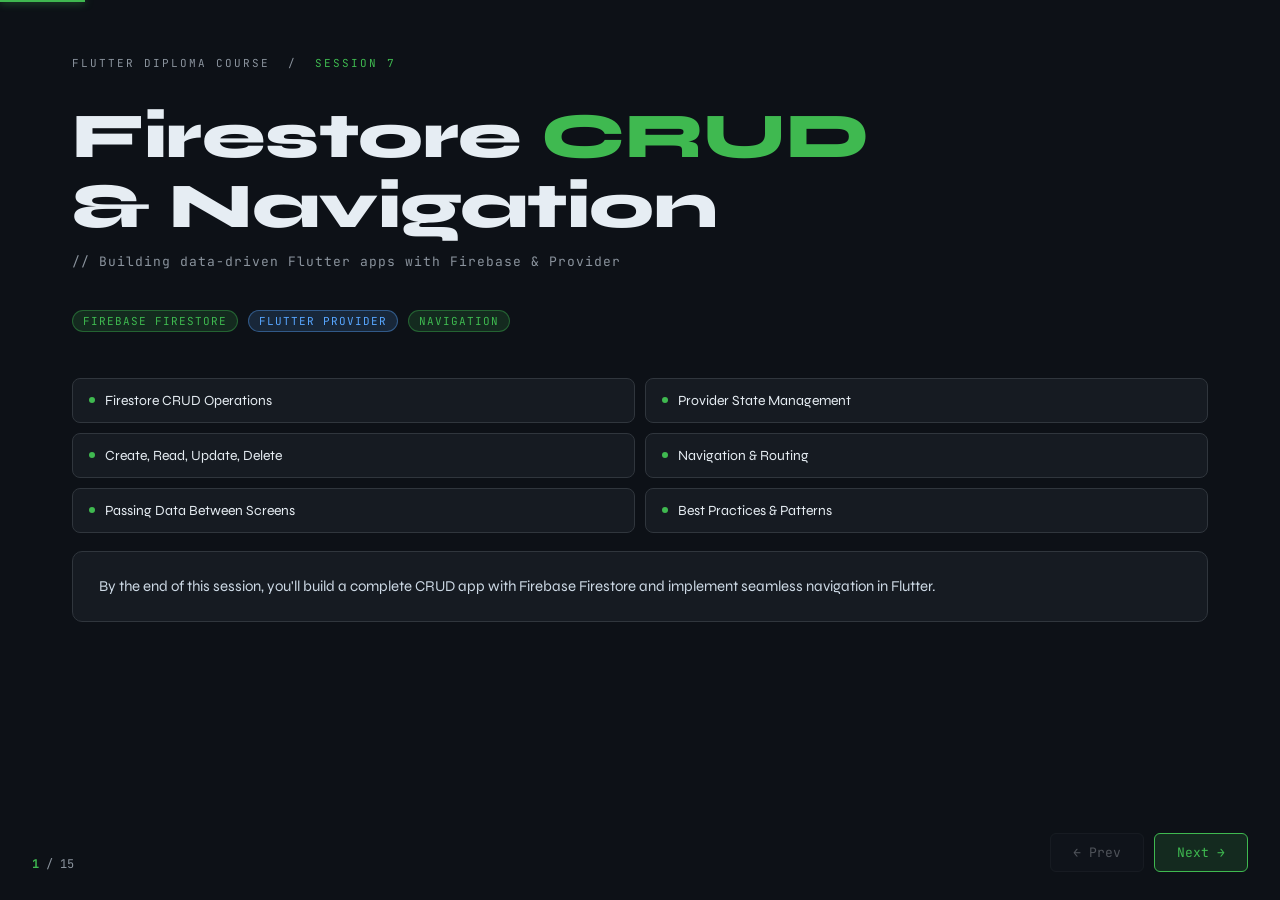
==== index.html @ 1cabc077 "Firebase Crude and Navigation" ====
<!DOCTYPE html>
<html lang="en">
<head>
  <meta charset="UTF-8">
  <meta name="viewport" content="width=device-width, initial-scale=1.0">
  <title>Firestore CRUD & Navigation — Flutter Diploma</title>
  <link href="https://fonts.googleapis.com/css2?family=JetBrains+Mono:wght@300;400;600;700&family=Syne:wght@400;600;700;800&display=swap" rel="stylesheet">
  <style>
    :root {
      --bg: #0d1117;
      --surface: #161b22;
      --surface2: #1c2333;
      --border: #30363d;
      --text: #e6edf3;
      --muted: #8b949e;
      --green: #3fb950;
      --blue: #58a6ff;
      --orange: #f78166;
      --yellow: #e3b341;
      --purple: #d2a8ff;
      --cyan: #79c0ff;
      --red: #ff7b72;
      --accent: #3fb950;
      --mono: 'JetBrains Mono', monospace;
      --display: 'Syne', sans-serif;
    }

    * { margin: 0; padding: 0; box-sizing: border-box; }

    html, body {
      width: 100%; height: 100%;
      background: var(--bg);
      color: var(--text);
      font-family: var(--display);
      overflow: hidden;
    }

    /* ── Progress Bar ── */
    #progress-bar {
      position: fixed; top: 0; left: 0;
      height: 2px; background: var(--green);
      transition: width 0.4s ease;
      z-index: 200;
      box-shadow: 0 0 8px var(--green);
    }

    /* ── Slide shell ── */
    .slides-wrap {
      width: 100vw; height: 100vh;
      position: relative; overflow: hidden;
    }

    .slide {
      position: absolute; inset: 0;
      display: flex; flex-direction: column;
      padding: 56px 72px 80px;
      opacity: 0;
      transform: translateX(40px);
      transition: opacity 0.35s ease, transform 0.35s ease;
      pointer-events: none;
      overflow-y: auto;
    }
    .slide.active {
      opacity: 1; transform: translateX(0);
      pointer-events: all; z-index: 10;
    }
    .slide.exit {
      opacity: 0; transform: translateX(-40px);
      z-index: 5;
    }

    /* ── Slide number badge ── */
    .slide-num {
      font-family: var(--mono);
      font-size: 11px; color: var(--muted);
      letter-spacing: 2px; text-transform: uppercase;
      margin-bottom: 32px;
    }
    .slide-num span { color: var(--green); }

    /* ── Typography ── */
    .slide-title {
      font-family: var(--display);
      font-size: clamp(28px, 4vw, 52px);
      font-weight: 800;
      line-height: 1.1;
      margin-bottom: 10px;
      letter-spacing: -0.5px;
    }
    .slide-title .accent { color: var(--green); }

    .slide-sub {
      font-family: var(--mono);
      font-size: 13px; color: var(--muted);
      margin-bottom: 40px;
      letter-spacing: 1px;
    }

    h2 {
      font-family: var(--display);
      font-size: clamp(20px, 2.8vw, 36px);
      font-weight: 700;
      margin-bottom: 8px;
      letter-spacing: -0.3px;
    }
    h3 {
      font-family: var(--display);
      font-size: 17px; font-weight: 600;
      color: var(--blue);
      margin-bottom: 12px;
    }

    /* ── Code block ── */
    .code {
      background: var(--surface);
      border: 1px solid var(--border);
      border-left: 3px solid var(--green);
      border-radius: 8px;
      padding: 20px 24px;
      font-family: var(--mono);
      font-size: 13px;
      line-height: 1.75;
      color: #cdd9e5;
      overflow-x: auto;
      margin: 16px 0;
      position: relative;
    }
    .code::before {
      content: attr(data-lang);
      position: absolute; top: 10px; right: 14px;
      font-size: 10px; letter-spacing: 1.5px;
      color: var(--muted); text-transform: uppercase;
    }
    .kw { color: var(--purple); }
    .fn { color: var(--blue); }
    .str { color: var(--yellow); }
    .cm { color: #6e7681; font-style: italic; }
    .ty { color: var(--cyan); }
    .op { color: var(--orange); }
    .num { color: var(--green); }

    /* ── Cards ── */
    .card {
      background: var(--surface);
      border: 1px solid var(--border);
      border-radius: 10px;
      padding: 22px 26px;
      margin: 14px 0;
    }
    .card ul, .card ol { padding-left: 20px; }
    .card li {
      font-size: 15px; line-height: 1.8;
      color: #cdd9e5;
    }
    .card p { font-size: 15px; line-height: 1.7; color: #cdd9e5; }
    .card code {
      font-family: var(--mono);
      font-size: 12px;
      background: var(--surface2);
      padding: 2px 6px;
      border-radius: 4px;
      color: var(--green);
    }

    /* ── CRUD 4-grid ── */
    .crud-grid {
      display: grid;
      grid-template-columns: 1fr 1fr;
      gap: 14px;
      margin: 16px 0;
    }
    .crud-tile {
      border-radius: 10px;
      padding: 22px;
      display: flex; flex-direction: column; gap: 6px;
      border: 1px solid transparent;
    }
    .crud-tile .op-letter {
      font-family: var(--display);
      font-size: 42px; font-weight: 800;
      line-height: 1;
    }
    .crud-tile .op-name {
      font-size: 13px; letter-spacing: 2px;
      text-transform: uppercase; font-family: var(--mono);
    }
    .crud-tile .op-desc { font-size: 14px; color: rgba(255,255,255,0.7); }
    .crud-tile .op-fn {
      font-family: var(--mono); font-size: 12px;
      margin-top: 4px; opacity: 0.9;
    }

    .c-create { background: rgba(63,185,80,0.1); border-color: rgba(63,185,80,0.3); }
    .c-create .op-letter { color: var(--green); }
    .c-create .op-fn { color: var(--green); }

    .c-read   { background: rgba(88,166,255,0.1); border-color: rgba(88,166,255,0.3); }
    .c-read .op-letter { color: var(--blue); }
    .c-read .op-fn { color: var(--blue); }

    .c-update { background: rgba(227,179,65,0.1); border-color: rgba(227,179,65,0.3); }
    .c-update .op-letter { color: var(--yellow); }
    .c-update .op-fn { color: var(--yellow); }

    .c-delete { background: rgba(255,123,114,0.1); border-color: rgba(255,123,114,0.3); }
    .c-delete .op-letter { color: var(--red); }
    .c-delete .op-fn { color: var(--red); }

    /* ── 2-col grid ── */
    .grid-2 {
      display: grid;
      grid-template-columns: 1fr 1fr;
      gap: 16px;
      margin: 16px 0;
    }

    /* ── Nav cards ── */
    .nav-grid {
      display: grid;
      grid-template-columns: 1fr 1fr;
      gap: 12px;
      margin: 16px 0;
    }
    .nav-tile {
      background: var(--surface);
      border: 1px solid var(--border);
      border-top: 3px solid var(--blue);
      border-radius: 8px;
      padding: 16px 18px;
    }
    .nav-tile .nav-method {
      font-family: var(--mono); font-size: 12px;
      color: var(--blue); margin-bottom: 4px;
    }
    .nav-tile .nav-desc {
      font-size: 13px; color: var(--muted);
    }

    /* ── Table ── */
    table {
      width: 100%; border-collapse: collapse;
      font-size: 14px; margin: 16px 0;
    }
    th {
      background: var(--surface2);
      color: var(--muted);
      font-family: var(--mono);
      font-size: 11px; letter-spacing: 1.5px;
      text-transform: uppercase;
      padding: 10px 14px;
      text-align: left;
      border-bottom: 1px solid var(--border);
    }
    td {
      padding: 10px 14px;
      border-bottom: 1px solid var(--border);
      color: #cdd9e5;
      font-family: var(--mono); font-size: 13px;
    }
    tr:last-child td { border-bottom: none; }
    tr:hover td { background: rgba(255,255,255,0.02); }

    /* ── Diagram ── */
    .diagram {
      background: var(--surface);
      border: 1px solid var(--border);
      border-radius: 10px;
      padding: 24px;
      font-family: var(--mono); font-size: 12px;
      line-height: 1.9; color: #8b949e;
      overflow-x: auto;
      margin: 16px 0;
    }
    .diagram .dim-hl { color: var(--green); }
    .diagram .dim-blue { color: var(--blue); }
    .diagram .dim-yellow { color: var(--yellow); }

    /* ── Tag pill ── */
    .tag {
      display: inline-block;
      padding: 3px 10px;
      border-radius: 20px;
      font-family: var(--mono);
      font-size: 11px; letter-spacing: 1px;
      text-transform: uppercase;
    }
    .tag-green { background: rgba(63,185,80,0.15); color: var(--green); border: 1px solid rgba(63,185,80,0.4); }
    .tag-blue  { background: rgba(88,166,255,0.15); color: var(--blue); border: 1px solid rgba(88,166,255,0.4); }

    /* ── Step flow ── */
    .flow {
      display: flex; align-items: center;
      flex-wrap: wrap; gap: 8px;
      margin: 14px 0;
    }
    .flow-step {
      background: var(--surface2);
      border: 1px solid var(--border);
      border-radius: 6px;
      padding: 7px 14px;
      font-family: var(--mono); font-size: 12px;
      color: #cdd9e5;
    }
    .flow-arrow { color: var(--green); font-size: 16px; }

    /* ── Takeaway list ── */
    .takeaway {
      display: flex; flex-direction: column; gap: 10px;
      margin: 14px 0;
    }
    .takeaway-item {
      display: flex; align-items: flex-start; gap: 12px;
      background: var(--surface);
      border: 1px solid var(--border);
      border-radius: 8px;
      padding: 14px 18px;
      font-size: 14px; line-height: 1.6;
    }
    .takeaway-item .ti-icon { color: var(--green); font-size: 16px; flex-shrink: 0; }

    /* ── Homework ── */
    .task-list { display: flex; flex-direction: column; gap: 10px; margin: 14px 0; }
    .task-item {
      display: flex; align-items: center; gap: 14px;
      background: var(--surface);
      border: 1px solid var(--border);
      border-radius: 8px;
      padding: 14px 18px;
    }
    .task-num {
      width: 28px; height: 28px; border-radius: 50%;
      background: rgba(63,185,80,0.15);
      border: 1px solid rgba(63,185,80,0.4);
      color: var(--green);
      font-family: var(--mono); font-size: 12px; font-weight: 700;
      display: flex; align-items: center; justify-content: center;
      flex-shrink: 0;
    }
    .task-text { font-size: 15px; color: #cdd9e5; }

    /* ── Navigation controls ── */
    #nav-controls {
      position: fixed; bottom: 28px; right: 32px;
      display: flex; align-items: center; gap: 10px;
      z-index: 100;
    }
    .nav-btn {
      background: var(--surface);
      border: 1px solid var(--border);
      color: var(--text);
      padding: 10px 22px;
      border-radius: 6px;
      font-family: var(--mono);
      font-size: 13px; cursor: pointer;
      transition: background 0.15s, border-color 0.15s;
    }
    .nav-btn:hover { background: var(--surface2); border-color: var(--green); }
    .nav-btn.primary { background: rgba(63,185,80,0.15); border-color: var(--green); color: var(--green); }
    .nav-btn.primary:hover { background: rgba(63,185,80,0.25); }

    #slide-counter {
      position: fixed; bottom: 28px; left: 32px;
      font-family: var(--mono); font-size: 12px;
      color: var(--muted); z-index: 100;
    }
    #slide-counter .cur { color: var(--green); font-weight: 700; }

    /* ── Title slide ── */
    #slide1 .slide-title { font-size: clamp(36px, 5vw, 64px); }
    .title-tag-row { display: flex; gap: 10px; margin-bottom: 36px; }
    .outline-grid {
      display: grid; grid-template-columns: 1fr 1fr;
      gap: 10px; margin-top: 10px;
    }
    .outline-item {
      display: flex; align-items: center; gap: 10px;
      background: var(--surface);
      border: 1px solid var(--border);
      border-radius: 8px; padding: 13px 16px;
      font-size: 14px;
    }
    .outline-item .oi-dot {
      width: 6px; height: 6px; border-radius: 50%;
      background: var(--green); flex-shrink: 0;
    }

    /* ── Summary slide ── */
    .summary-grid {
      display: grid; grid-template-columns: 1fr 1fr;
      gap: 14px; margin: 14px 0;
    }
    .summary-section { }

    /* ── Scrollbar ── */
    .slide::-webkit-scrollbar { width: 4px; }
    .slide::-webkit-scrollbar-track { background: transparent; }
    .slide::-webkit-scrollbar-thumb { background: var(--border); border-radius: 4px; }

    @media (max-width: 700px) {
      .slide { padding: 32px 24px 80px; }
      .crud-grid, .grid-2, .nav-grid, .outline-grid, .summary-grid { grid-template-columns: 1fr; }
      .slide-title { font-size: 28px; }
    }
  </style>
</head>
<body>

<div id="progress-bar"></div>

<div class="slides-wrap">

  <!-- SLIDE 1: Title -->
  <div class="slide active" id="slide1">
    <div class="slide-num">Flutter Diploma Course &nbsp;/&nbsp; <span>Session 7</span></div>
    <div class="slide-title">Firestore <span class="accent">CRUD</span><br>&amp; Navigation</div>
    <div class="slide-sub">// Building data-driven Flutter apps with Firebase &amp; Provider</div>
    <div class="title-tag-row">
      <span class="tag tag-green">Firebase Firestore</span>
      <span class="tag tag-blue">Flutter Provider</span>
      <span class="tag tag-green">Navigation</span>
    </div>
    <div class="outline-grid">
      <div class="outline-item"><div class="oi-dot"></div>Firestore CRUD Operations</div>
      <div class="outline-item"><div class="oi-dot"></div>Provider State Management</div>
      <div class="outline-item"><div class="oi-dot"></div>Create, Read, Update, Delete</div>
      <div class="outline-item"><div class="oi-dot"></div>Navigation &amp; Routing</div>
      <div class="outline-item"><div class="oi-dot"></div>Passing Data Between Screens</div>
      <div class="outline-item"><div class="oi-dot"></div>Best Practices &amp; Patterns</div>
    </div>
    <div class="card" style="margin-top:18px;">
      <p>By the end of this session, you'll build a complete CRUD app with Firebase Firestore and implement seamless navigation in Flutter.</p>
    </div>
  </div>

  <!-- SLIDE 2: What is CRUD -->
  <div class="slide" id="slide2">
    <div class="slide-num">Slide <span>02</span> / 15</div>
    <h2>What is <span style="color:var(--green)">CRUD?</span></h2>
    <div class="slide-sub">// The four fundamental database operations</div>
    <div class="crud-grid">
      <div class="crud-tile c-create">
        <div class="op-letter">C</div>
        <div class="op-name">Create</div>
        <div class="op-desc">Add new data to the database</div>
        <div class="op-fn">addProduct()</div>
      </div>
      <div class="crud-tile c-read">
        <div class="op-letter">R</div>
        <div class="op-name">Read</div>
        <div class="op-desc">Fetch and display data</div>
        <div class="op-fn">fetchProducts()</div>
      </div>
      <div class="crud-tile c-update">
        <div class="op-letter">U</div>
        <div class="op-name">Update</div>
        <div class="op-desc">Modify existing data</div>
        <div class="op-fn">updateProduct()</div>
      </div>
      <div class="crud-tile c-delete">
        <div class="op-letter">D</div>
        <div class="op-name">Delete</div>
        <div class="op-desc">Remove data</div>
        <div class="op-fn">deleteProduct()</div>
      </div>
    </div>
    <div class="code" data-lang="Firestore">
<span class="cm">// Firestore Data Structure</span><br>
Firestore Database<br>
└── <span class="fn">products</span> <span class="cm">(Collection)</span><br>
&nbsp;&nbsp;&nbsp;&nbsp;├── <span class="ty">documentId_1</span> <span class="cm">(Document)</span><br>
&nbsp;&nbsp;&nbsp;&nbsp;│&nbsp;&nbsp;&nbsp;&nbsp;├── <span class="kw">name</span>: <span class="str">"Laptop"</span><br>
&nbsp;&nbsp;&nbsp;&nbsp;│&nbsp;&nbsp;&nbsp;&nbsp;├── <span class="kw">price</span>: <span class="num">999.99</span><br>
&nbsp;&nbsp;&nbsp;&nbsp;│&nbsp;&nbsp;&nbsp;&nbsp;├── <span class="kw">category</span>: <span class="str">"Electronics"</span><br>
&nbsp;&nbsp;&nbsp;&nbsp;│&nbsp;&nbsp;&nbsp;&nbsp;└── <span class="kw">stock</span>: <span class="num">10</span><br>
&nbsp;&nbsp;&nbsp;&nbsp;└── <span class="ty">documentId_2</span> <span class="cm">(...)</span>
    </div>
  </div>

  <!-- SLIDE 3: Provider Setup -->
  <div class="slide" id="slide3">
    <div class="slide-num">Slide <span>03</span> / 15</div>
    <h2>Provider Setup <span style="color:var(--muted);font-size:0.6em;font-weight:400">— The Manager</span></h2>
    <div class="slide-sub">// product_provider.dart</div>
    <div class="code" data-lang="Dart">
<span class="kw">class</span> <span class="ty">ProductProvider</span> <span class="kw">extends</span> <span class="ty">ChangeNotifier</span> {<br>
&nbsp;&nbsp;<span class="kw">final</span> <span class="ty">CollectionReference</span> _productsCollection =<br>
&nbsp;&nbsp;&nbsp;&nbsp;&nbsp;&nbsp;<span class="ty">FirebaseFirestore</span>.instance.<span class="fn">collection</span>(<span class="str">'products'</span>);<br><br>
&nbsp;&nbsp;<span class="ty">List</span>&lt;<span class="ty">ProductModel</span>&gt; _products = [];<br>
&nbsp;&nbsp;<span class="ty">bool</span> _isLoading = <span class="kw">false</span>;<br><br>
&nbsp;&nbsp;<span class="cm">// Getters</span><br>
&nbsp;&nbsp;<span class="ty">List</span>&lt;<span class="ty">ProductModel</span>&gt; <span class="kw">get</span> products =&gt; _products;<br>
&nbsp;&nbsp;<span class="ty">bool</span> <span class="kw">get</span> isLoading =&gt; _isLoading;<br>
}
    </div>
    <div class="card">
      <h3>Key Concepts</h3>
      <ul>
        <li><code>ChangeNotifier</code> — Notifies the UI when data changes</li>
        <li><code>CollectionReference</code> — Points to a Firestore collection</li>
        <li><code>_products</code> — Local in-memory cache of product list</li>
        <li><code>notifyListeners()</code> — Triggers UI rebuild on state change</li>
      </ul>
    </div>
  </div>

  <!-- SLIDE 4: CREATE -->
  <div class="slide" id="slide4">
    <div class="slide-num">Slide <span>04</span> / 15</div>
    <h2><span style="color:var(--green)">CREATE</span> Operation</h2>
    <div class="slide-sub">// Adding a new product to Firestore</div>
    <div class="flow">
      <span class="flow-step">User Input</span><span class="flow-arrow">→</span>
      <span class="flow-step">Validate Form</span><span class="flow-arrow">→</span>
      <span class="flow-step">Upload Image</span><span class="flow-arrow">→</span>
      <span class="flow-step">Save to Firestore</span><span class="flow-arrow">→</span>
      <span class="flow-step">Refresh List</span>
    </div>
    <div class="code" data-lang="Dart">
<span class="ty">Future</span>&lt;<span class="ty">String</span>?&gt; <span class="fn">addProduct</span>({<br>
&nbsp;&nbsp;<span class="kw">required</span> <span class="ty">String</span> name,<br>
&nbsp;&nbsp;<span class="kw">required</span> <span class="ty">double</span> price,<br>
&nbsp;&nbsp;<span class="kw">required</span> <span class="ty">String</span> category,<br>
&nbsp;&nbsp;<span class="kw">required</span> <span class="ty">int</span> stock,<br>
&nbsp;&nbsp;<span class="kw">required</span> <span class="ty">File</span> imageFile,<br>
}) <span class="kw">async</span> {<br>
&nbsp;&nbsp;<span class="kw">try</span> {<br>
&nbsp;&nbsp;&nbsp;&nbsp;<span class="ty">String</span> imageUrl = <span class="kw">await</span> <span class="fn">_uploadImage</span>(imageFile); <span class="cm">// 1. Upload</span><br>
&nbsp;&nbsp;&nbsp;&nbsp;<span class="kw">await</span> _productsCollection.<span class="fn">add</span>({...});          <span class="cm">// 2. Save</span><br>
&nbsp;&nbsp;&nbsp;&nbsp;<span class="kw">await</span> <span class="fn">fetchProducts</span>();                          <span class="cm">// 3. Refresh</span><br>
&nbsp;&nbsp;&nbsp;&nbsp;<span class="kw">return</span> <span class="kw">null</span>;<br>
&nbsp;&nbsp;} <span class="kw">catch</span> (e) { <span class="kw">return</span> e.<span class="fn">toString</span>(); }<br>
}
    </div>
  </div>

  <!-- SLIDE 5: READ -->
  <div class="slide" id="slide5">
    <div class="slide-num">Slide <span>05</span> / 15</div>
    <h2><span style="color:var(--blue)">READ</span> Operation</h2>
    <div class="slide-sub">// Fetching all products from Firestore</div>
    <div class="code" data-lang="Dart">
<span class="ty">Future</span>&lt;<span class="kw">void</span>&gt; <span class="fn">fetchProducts</span>() <span class="kw">async</span> {<br>
&nbsp;&nbsp;<span class="fn">_setLoading</span>(<span class="kw">true</span>);<br>
&nbsp;&nbsp;<span class="kw">try</span> {<br>
&nbsp;&nbsp;&nbsp;&nbsp;<span class="cm">// Get all documents from collection</span><br>
&nbsp;&nbsp;&nbsp;&nbsp;<span class="ty">QuerySnapshot</span> snapshot = <span class="kw">await</span> _productsCollection.<span class="fn">get</span>();<br><br>
&nbsp;&nbsp;&nbsp;&nbsp;<span class="cm">// Convert each doc to a ProductModel</span><br>
&nbsp;&nbsp;&nbsp;&nbsp;_products = snapshot.docs.<span class="fn">map</span>((doc) {<br>
&nbsp;&nbsp;&nbsp;&nbsp;&nbsp;&nbsp;<span class="kw">return</span> <span class="ty">ProductModel</span>.<span class="fn">fromMap</span>(<br>
&nbsp;&nbsp;&nbsp;&nbsp;&nbsp;&nbsp;&nbsp;&nbsp;doc.data() <span class="kw">as</span> <span class="ty">Map</span>&lt;<span class="ty">String</span>, <span class="kw">dynamic</span>&gt;, doc.id);<br>
&nbsp;&nbsp;&nbsp;&nbsp;}).<span class="fn">toList</span>();<br><br>
&nbsp;&nbsp;&nbsp;&nbsp;<span class="fn">notifyListeners</span>(); <span class="cm">// Trigger UI rebuild</span><br>
&nbsp;&nbsp;} <span class="kw">finally</span> { <span class="fn">_setLoading</span>(<span class="kw">false</span>); }<br>
}
    </div>
    <div class="card">
      <p>💡 <strong style="color:var(--blue)">Pro Tip:</strong> Use <code>Consumer&lt;ProductProvider&gt;</code> to rebuild only the widget subtree that depends on the provider, not the whole screen.</p>
    </div>
  </div>

  <!-- SLIDE 6: UPDATE -->
  <div class="slide" id="slide6">
    <div class="slide-num">Slide <span>06</span> / 15</div>
    <h2><span style="color:var(--yellow)">UPDATE</span> Operation</h2>
    <div class="slide-sub">// Modifying an existing Firestore document</div>
    <div class="code" data-lang="Dart">
<span class="ty">Future</span>&lt;<span class="ty">String</span>?&gt; <span class="fn">updateProduct</span>({<br>
&nbsp;&nbsp;<span class="kw">required</span> <span class="ty">String</span> productId,<br>
&nbsp;&nbsp;<span class="kw">required</span> <span class="ty">String</span> name,<br>
&nbsp;&nbsp;<span class="kw">required</span> <span class="ty">double</span> price,<br>
&nbsp;&nbsp;<span class="ty">File</span>? newImageFile,<br>
&nbsp;&nbsp;<span class="kw">required</span> <span class="ty">String</span> existingImageUrl,<br>
}) <span class="kw">async</span> {<br>
&nbsp;&nbsp;<span class="kw">try</span> {<br>
&nbsp;&nbsp;&nbsp;&nbsp;<span class="ty">String</span> imageUrl = existingImageUrl;<br>
&nbsp;&nbsp;&nbsp;&nbsp;<span class="kw">if</span> (newImageFile != <span class="kw">null</span>) {<br>
&nbsp;&nbsp;&nbsp;&nbsp;&nbsp;&nbsp;imageUrl = <span class="kw">await</span> <span class="fn">_uploadImage</span>(newImageFile);<br>
&nbsp;&nbsp;&nbsp;&nbsp;}<br>
&nbsp;&nbsp;&nbsp;&nbsp;<span class="cm">// Update only specified fields on the document</span><br>
&nbsp;&nbsp;&nbsp;&nbsp;<span class="kw">await</span> _productsCollection.<span class="fn">doc</span>(productId).<span class="fn">update</span>({<br>
&nbsp;&nbsp;&nbsp;&nbsp;&nbsp;&nbsp;<span class="str">'name'</span>: name, <span class="str">'price'</span>: price, <span class="str">'imageUrl'</span>: imageUrl,<br>
&nbsp;&nbsp;&nbsp;&nbsp;});<br>
&nbsp;&nbsp;&nbsp;&nbsp;<span class="kw">await</span> <span class="fn">fetchProducts</span>();<br>
&nbsp;&nbsp;} <span class="kw">catch</span> (e) { <span class="kw">return</span> e.<span class="fn">toString</span>(); }<br>
}
    </div>
  </div>

  <!-- SLIDE 7: DELETE -->
  <div class="slide" id="slide7">
    <div class="slide-num">Slide <span>07</span> / 15</div>
    <h2><span style="color:var(--red)">DELETE</span> Operation</h2>
    <div class="slide-sub">// Removing a document from Firestore</div>
    <div class="grid-2">
      <div class="code" data-lang="Dart" style="margin:0">
<span class="ty">Future</span>&lt;<span class="ty">String</span>?&gt; <span class="fn">deleteProduct</span>(<span class="ty">String</span> id) <span class="kw">async</span> {<br>
&nbsp;&nbsp;<span class="kw">try</span> {<br>
&nbsp;&nbsp;&nbsp;&nbsp;<span class="kw">await</span> _productsCollection<br>
&nbsp;&nbsp;&nbsp;&nbsp;&nbsp;&nbsp;.<span class="fn">doc</span>(id).<span class="fn">delete</span>();<br><br>
&nbsp;&nbsp;&nbsp;&nbsp;_products.<span class="fn">removeWhere</span>((p) =&gt; p.id == id);<br>
&nbsp;&nbsp;&nbsp;&nbsp;<span class="fn">notifyListeners</span>();<br>
&nbsp;&nbsp;&nbsp;&nbsp;<span class="kw">return</span> <span class="kw">null</span>;<br>
&nbsp;&nbsp;} <span class="kw">catch</span> (e) { <span class="kw">return</span> e.<span class="fn">toString</span>(); }<br>
}
      </div>
      <div class="code" data-lang="Confirmation" style="margin:0">
<span class="cm">// Always confirm before delete!</span><br>
<span class="fn">showDialog</span>&lt;<span class="ty">bool</span>&gt;(<br>
&nbsp;&nbsp;builder: (ctx) =&gt; <span class="ty">AlertDialog</span>(<br>
&nbsp;&nbsp;&nbsp;&nbsp;title: <span class="ty">Text</span>(<span class="str">'Delete Product?'</span>),<br>
&nbsp;&nbsp;&nbsp;&nbsp;actions: [<br>
&nbsp;&nbsp;&nbsp;&nbsp;&nbsp;&nbsp;<span class="ty">TextButton</span>(...), <span class="cm">// Cancel</span><br>
&nbsp;&nbsp;&nbsp;&nbsp;&nbsp;&nbsp;<span class="ty">TextButton</span>(...), <span class="cm">// Confirm</span><br>
&nbsp;&nbsp;&nbsp;&nbsp;],<br>
&nbsp;&nbsp;),<br>
);
      </div>
    </div>
    <div class="card">
      <p>⚠️ Never delete without user confirmation — always show a dialog for destructive actions.</p>
    </div>
  </div>

  <!-- SLIDE 8: Navigation Types -->
  <div class="slide" id="slide8">
    <div class="slide-num">Slide <span>08</span> / 15</div>
    <h2>Navigation <span style="color:var(--blue)">in Flutter</span></h2>
    <div class="slide-sub">// The Navigator stack</div>
    <div class="nav-grid">
      <div class="nav-tile">
        <div class="nav-method">Navigator.push()</div>
        <div style="font-size:14px;color:var(--text);margin-bottom:4px;font-weight:600">Push</div>
        <div class="nav-desc">Go to new screen. Previous stays in stack.</div>
      </div>
      <div class="nav-tile">
        <div class="nav-method">Navigator.pop()</div>
        <div style="font-size:14px;color:var(--text);margin-bottom:4px;font-weight:600">Pop</div>
        <div class="nav-desc">Go back to previous screen.</div>
      </div>
      <div class="nav-tile">
        <div class="nav-method">Navigator.pushNamed()</div>
        <div style="font-size:14px;color:var(--text);margin-bottom:4px;font-weight:600">PushNamed</div>
        <div class="nav-desc">Navigate using a registered route name.</div>
      </div>
      <div class="nav-tile">
        <div class="nav-method">Navigator.pushReplacement()</div>
        <div style="font-size:14px;color:var(--text);margin-bottom:4px;font-weight:600">PushReplacement</div>
        <div class="nav-desc">Replace current screen (e.g. after login).</div>
      </div>
    </div>
    <table>
      <tr><th>Method</th><th>Code</th><th>Use Case</th></tr>
      <tr><td>Push</td><td>Navigator.push(...)</td><td>Go to detail screen</td></tr>
      <tr><td>Pop</td><td>Navigator.pop()</td><td>Go back</td></tr>
      <tr><td>PushNamed</td><td>Navigator.pushNamed('/detail')</td><td>Named route</td></tr>
      <tr><td>PushReplacement</td><td>Navigator.pushReplacementNamed('/home')</td><td>After login</td></tr>
    </table>
  </div>

  <!-- SLIDE 9: Setting Up Routes -->
  <div class="slide" id="slide9">
    <div class="slide-num">Slide <span>09</span> / 15</div>
    <h2>Setting Up <span style="color:var(--blue)">Routes</span></h2>
    <div class="slide-sub">// main.dart — 3-step registration pattern</div>
    <div class="code" data-lang="Dart">
<span class="cm">// STEP 1 — Define route name inside the screen class</span><br>
<span class="kw">class</span> <span class="ty">ProductDetailScreen</span> <span class="kw">extends</span> <span class="ty">StatelessWidget</span> {<br>
&nbsp;&nbsp;<span class="kw">static const</span> <span class="ty">String</span> routName = <span class="str">'/ProductDetailScreen'</span>;<br>
}<br><br>
<span class="cm">// STEP 2 — Register in MaterialApp</span><br>
<span class="ty">MaterialApp</span>(<br>
&nbsp;&nbsp;routes: {<br>
&nbsp;&nbsp;&nbsp;&nbsp;<span class="ty">LoginScreen</span>.routName: (ctx) =&gt; <span class="ty">LoginScreen</span>(),<br>
&nbsp;&nbsp;&nbsp;&nbsp;<span class="ty">ProductDetailScreen</span>.routName: (ctx) =&gt; <span class="ty">ProductDetailScreen</span>(),<br>
&nbsp;&nbsp;},<br>
&nbsp;&nbsp;<span class="cm">// STEP 3 — Handle routes that require arguments</span><br>
&nbsp;&nbsp;onGenerateRoute: (settings) {<br>
&nbsp;&nbsp;&nbsp;&nbsp;<span class="kw">if</span> (settings.name == <span class="ty">ProductDetailScreen</span>.routName) {<br>
&nbsp;&nbsp;&nbsp;&nbsp;&nbsp;&nbsp;<span class="kw">final</span> product = settings.arguments <span class="kw">as</span> <span class="ty">ProductModel</span>;<br>
&nbsp;&nbsp;&nbsp;&nbsp;&nbsp;&nbsp;<span class="kw">return</span> <span class="ty">MaterialPageRoute</span>(<br>
&nbsp;&nbsp;&nbsp;&nbsp;&nbsp;&nbsp;&nbsp;&nbsp;builder: (ctx) =&gt; <span class="ty">ProductDetailScreen</span>(product: product));<br>
&nbsp;&nbsp;&nbsp;&nbsp;}<br>
&nbsp;&nbsp;&nbsp;&nbsp;<span class="kw">return null</span>;<br>
&nbsp;&nbsp;},<br>
);
    </div>
  </div>

  <!-- SLIDE 10: Passing Data -->
  <div class="slide" id="slide10">
    <div class="slide-num">Slide <span>10</span> / 15</div>
    <h2>Passing Data <span style="color:var(--muted);font-size:0.6em;font-weight:400">Between Screens</span></h2>
    <div class="slide-sub">// Two approaches — constructor vs. named route arguments</div>
    <div class="grid-2">
      <div>
        <h3>Method 1 — Constructor</h3>
        <div class="code" data-lang="Dart" style="margin:0">
<span class="cm">// Navigate</span><br>
<span class="ty">Navigator</span>.<span class="fn">push</span>(context,<br>
&nbsp;&nbsp;<span class="ty">MaterialPageRoute</span>(<br>
&nbsp;&nbsp;&nbsp;&nbsp;builder: (_) =&gt; <span class="ty">ProductDetailScreen</span>(<br>
&nbsp;&nbsp;&nbsp;&nbsp;&nbsp;&nbsp;product: product)));<br><br>
<span class="cm">// Receive</span><br>
<span class="kw">class</span> <span class="ty">ProductDetailScreen</span> {<br>
&nbsp;&nbsp;<span class="kw">final</span> <span class="ty">ProductModel</span> product;<br>
&nbsp;&nbsp;<span class="kw">const</span> <span class="ty">ProductDetailScreen</span>({<span class="kw">required</span> <span class="kw">this</span>.product});<br>
}
        </div>
      </div>
      <div>
        <h3>Method 2 — Named + Arguments</h3>
        <div class="code" data-lang="Dart" style="margin:0">
<span class="cm">// Navigate</span><br>
<span class="ty">Navigator</span>.<span class="fn">pushNamed</span>(<br>
&nbsp;&nbsp;context,<br>
&nbsp;&nbsp;<span class="ty">ProductDetailScreen</span>.routName,<br>
&nbsp;&nbsp;arguments: product,<br>
);<br><br>
<span class="cm">// Receive</span><br>
<span class="kw">final</span> product = <span class="ty">ModalRoute</span>.<span class="fn">of</span>(context)!<br>
&nbsp;&nbsp;.settings.arguments <span class="kw">as</span> <span class="ty">ProductModel</span>;
        </div>
      </div>
    </div>
  </div>

  <!-- SLIDE 11: Products List Screen -->
  <div class="slide" id="slide11">
    <div class="slide-num">Slide <span>11</span> / 15</div>
    <h2>Practical — <span style="color:var(--green)">Products List</span></h2>
    <div class="slide-sub">// ProductsScreen.dart — Consumer pattern</div>
    <div class="code" data-lang="Dart">
<span class="kw">class</span> <span class="ty">ProductsScreen</span> <span class="kw">extends</span> <span class="ty">StatelessWidget</span> {<br>
&nbsp;&nbsp;<span class="op">@override</span><br>
&nbsp;&nbsp;<span class="ty">Widget</span> <span class="fn">build</span>(<span class="ty">BuildContext</span> context) {<br>
&nbsp;&nbsp;&nbsp;&nbsp;<span class="kw">return</span> <span class="ty">Scaffold</span>(<br>
&nbsp;&nbsp;&nbsp;&nbsp;&nbsp;&nbsp;body: <span class="ty">Consumer</span>&lt;<span class="ty">ProductProvider</span>&gt;(<br>
&nbsp;&nbsp;&nbsp;&nbsp;&nbsp;&nbsp;&nbsp;&nbsp;builder: (ctx, provider, _) {<br>
&nbsp;&nbsp;&nbsp;&nbsp;&nbsp;&nbsp;&nbsp;&nbsp;&nbsp;&nbsp;<span class="kw">if</span> (provider.isLoading) <span class="kw">return</span> <span class="ty">CircularProgressIndicator</span>();<br>
&nbsp;&nbsp;&nbsp;&nbsp;&nbsp;&nbsp;&nbsp;&nbsp;&nbsp;&nbsp;<span class="kw">return</span> <span class="ty">ListView</span>.<span class="fn">builder</span>(<br>
&nbsp;&nbsp;&nbsp;&nbsp;&nbsp;&nbsp;&nbsp;&nbsp;&nbsp;&nbsp;&nbsp;&nbsp;itemCount: provider.products.length,<br>
&nbsp;&nbsp;&nbsp;&nbsp;&nbsp;&nbsp;&nbsp;&nbsp;&nbsp;&nbsp;&nbsp;&nbsp;itemBuilder: (ctx, i) {<br>
&nbsp;&nbsp;&nbsp;&nbsp;&nbsp;&nbsp;&nbsp;&nbsp;&nbsp;&nbsp;&nbsp;&nbsp;&nbsp;&nbsp;<span class="kw">final</span> product = provider.products[i];<br>
&nbsp;&nbsp;&nbsp;&nbsp;&nbsp;&nbsp;&nbsp;&nbsp;&nbsp;&nbsp;&nbsp;&nbsp;&nbsp;&nbsp;<span class="kw">return</span> <span class="ty">ListTile</span>(<br>
&nbsp;&nbsp;&nbsp;&nbsp;&nbsp;&nbsp;&nbsp;&nbsp;&nbsp;&nbsp;&nbsp;&nbsp;&nbsp;&nbsp;&nbsp;&nbsp;title: <span class="ty">Text</span>(product.name),<br>
&nbsp;&nbsp;&nbsp;&nbsp;&nbsp;&nbsp;&nbsp;&nbsp;&nbsp;&nbsp;&nbsp;&nbsp;&nbsp;&nbsp;&nbsp;&nbsp;onTap: () =&gt; <span class="ty">Navigator</span>.<span class="fn">pushNamed</span>(<br>
&nbsp;&nbsp;&nbsp;&nbsp;&nbsp;&nbsp;&nbsp;&nbsp;&nbsp;&nbsp;&nbsp;&nbsp;&nbsp;&nbsp;&nbsp;&nbsp;&nbsp;&nbsp;context, <span class="ty">ProductDetailScreen</span>.routName,<br>
&nbsp;&nbsp;&nbsp;&nbsp;&nbsp;&nbsp;&nbsp;&nbsp;&nbsp;&nbsp;&nbsp;&nbsp;&nbsp;&nbsp;&nbsp;&nbsp;&nbsp;&nbsp;arguments: product),<br>
&nbsp;&nbsp;&nbsp;&nbsp;&nbsp;&nbsp;&nbsp;&nbsp;&nbsp;&nbsp;&nbsp;&nbsp;&nbsp;&nbsp;);<br>
&nbsp;&nbsp;&nbsp;&nbsp;&nbsp;&nbsp;&nbsp;&nbsp;&nbsp;&nbsp;&nbsp;&nbsp;},<br>
&nbsp;&nbsp;&nbsp;&nbsp;&nbsp;&nbsp;&nbsp;&nbsp;&nbsp;&nbsp;);<br>
&nbsp;&nbsp;&nbsp;&nbsp;&nbsp;&nbsp;&nbsp;&nbsp;},<br>
&nbsp;&nbsp;&nbsp;&nbsp;&nbsp;&nbsp;),<br>
&nbsp;&nbsp;&nbsp;&nbsp;);<br>
&nbsp;&nbsp;}<br>
}
    </div>
  </div>

  <!-- SLIDE 12: Refresh Pattern -->
  <div class="slide" id="slide12">
    <div class="slide-num">Slide <span>12</span> / 15</div>
    <h2>Refresh Pattern <span style="color:var(--muted);font-size:0.6em;font-weight:400">After Navigation</span></h2>
    <div class="slide-sub">// Reloading data after push returns</div>
    <div class="code" data-lang="Dart">
<span class="cm">// In ProductsScreen.dart — FAB to add a new product</span><br>
floatingActionButton: <span class="ty">FloatingActionButton</span>(<br>
&nbsp;&nbsp;onPressed: () <span class="kw">async</span> {<br>
&nbsp;&nbsp;&nbsp;&nbsp;<span class="cm">// Await the result from the form screen</span><br>
&nbsp;&nbsp;&nbsp;&nbsp;<span class="kw">final</span> result = <span class="kw">await</span> <span class="ty">Navigator</span>.<span class="fn">push</span>(<br>
&nbsp;&nbsp;&nbsp;&nbsp;&nbsp;&nbsp;context,<br>
&nbsp;&nbsp;&nbsp;&nbsp;&nbsp;&nbsp;<span class="ty">MaterialPageRoute</span>(builder: (_) =&gt; <span class="ty">ProductFormScreen</span>()),<br>
&nbsp;&nbsp;&nbsp;&nbsp;);<br>
&nbsp;&nbsp;&nbsp;&nbsp;<span class="cm">// Refresh only if product was saved successfully</span><br>
&nbsp;&nbsp;&nbsp;&nbsp;<span class="kw">if</span> (result == <span class="kw">true</span> &amp;&amp; mounted) {<br>
&nbsp;&nbsp;&nbsp;&nbsp;&nbsp;&nbsp;context.<span class="fn">read</span>&lt;<span class="ty">ProductProvider</span>&gt;().<span class="fn">fetchProducts</span>();<br>
&nbsp;&nbsp;&nbsp;&nbsp;}<br>
&nbsp;&nbsp;},<br>
&nbsp;&nbsp;child: <span class="ty">Icon</span>(<span class="ty">Icons</span>.add),<br>
),
    </div>
    <div class="card">
      <h3>Key Points</h3>
      <ul>
        <li>Use <code>Navigator.pop(context, true)</code> to return a success signal</li>
        <li>Always check <code>mounted</code> before calling setState or provider methods</li>
        <li>Refresh data after every Create, Update, and Delete operation</li>
      </ul>
    </div>
  </div>

  <!-- SLIDE 13: Flow Diagram -->
  <div class="slide" id="slide13">
    <div class="slide-num">Slide <span>13</span> / 15</div>
    <h2>Complete <span style="color:var(--green)">CRUD + Navigation</span> Flow</h2>
    <div class="slide-sub">// Architecture overview</div>
    <div class="diagram">
<span class="dim-hl">┌───────────── MAIN.APP (ROUTES) ──────────────────────────────┐</span>
│  /Login → /Register → /Root → /Products → /ProductDetail     │
<span class="dim-hl">└──────────────────────────────────────────────────────────────┘</span>
                                 ↓
<span class="dim-blue">┌───────────── PRODUCT PROVIDER ───────────────────────────────┐</span>
│  <span class="dim-hl">CREATE</span>        <span class="dim-blue">READ</span>         <span class="dim-yellow">UPDATE</span>       <span class="op">DELETE</span>            │
│  addProduct   fetchProducts updateProduct deleteProduct       │
<span class="dim-blue">└──────┬──────────────┬──────────────┬──────────────┬──────────┘</span>
       ↓              ↓              ↓              ↓
<span class="dim-yellow">┌───────────── FIRESTORE ──────────────────────────────────────┐</span>
│  products/                                                    │
│    ├── doc1 { name, price, imageUrl, stock }                  │
│    ├── doc2 { ... }                                           │
<span class="dim-yellow">└──────────────────────────────────────────────────────────────┘</span>
                                 ↓
┌───────────── UI SCREENS ─────────────────────────────────────┐
│  ProductsScreen ←─────────────────────────────────┐          │
│    ├─ onTap  ────→ ProductDetailScreen             │          │
│    ├─ Edit   ────→ ProductFormScreen (with data) ──┘          │
│    └─ Delete ────→ Confirmation Dialog                        │
│  ProductFormScreen → Submit → Add / Update (refresh)         │
└──────────────────────────────────────────────────────────────┘
    </div>
  </div>

  <!-- SLIDE 14: Best Practices -->
  <div class="slide" id="slide14">
    <div class="slide-num">Slide <span>14</span> / 15</div>
    <h2>Best Practices <span style="color:var(--muted);font-size:0.55em;font-weight:400">Summary</span></h2>
    <div class="grid-2" style="margin-bottom:14px">
      <div class="card">
        <h3>CRUD Best Practices</h3>
        <ul>
          <li>Always show loading indicators</li>
          <li>Handle errors gracefully with try/catch</li>
          <li>Refresh data after every mutation</li>
          <li>Use confirmation dialogs for delete</li>
          <li>Validate user input before submitting</li>
        </ul>
      </div>
      <div class="card">
        <h3>Navigation Best Practices</h3>
        <ul>
          <li>Use named routes for consistency</li>
          <li>Pass data via constructor or arguments</li>
          <li>Always check <code>mounted</code> before setState</li>
          <li>Use pushReplacement for auth flows</li>
          <li>Return results from pop when needed</li>
        </ul>
      </div>
    </div>
    <div class="code" data-lang="Quick Reference">
<span class="cm">// CREATE</span>  <span class="kw">await</span> provider.<span class="fn">addProduct</span>(name: <span class="str">'Laptop'</span>, price: <span class="num">999.99</span>);<br>
<span class="cm">// READ</span>    <span class="kw">await</span> provider.<span class="fn">fetchProducts</span>();<br>
<span class="cm">// UPDATE</span>  <span class="kw">await</span> provider.<span class="fn">updateProduct</span>(productId, name: <span class="str">'Gaming Laptop'</span>);<br>
<span class="cm">// DELETE</span>  <span class="kw">await</span> provider.<span class="fn">deleteProduct</span>(productId);<br>
<span class="cm">// PUSH</span>    <span class="ty">Navigator</span>.<span class="fn">pushNamed</span>(context, <span class="str">'/detail'</span>, arguments: product);<br>
<span class="cm">// POP</span>     <span class="ty">Navigator</span>.<span class="fn">pop</span>(context, <span class="kw">true</span>);
    </div>
  </div>

  <!-- SLIDE 15: Homework -->
  <div class="slide" id="slide15">
    <div class="slide-num">Slide <span>15</span> / 15</div>
    <h2>Homework <span style="color:var(--green)">Assignment</span></h2>
    <div class="slide-sub">// Tasks to complete before the next session</div>
    <div class="task-list">
      <div class="task-item"><div class="task-num">1</div><div class="task-text">Create a new product using the form screen</div></div>
      <div class="task-item"><div class="task-num">2</div><div class="task-text">Display products in a GridView instead of ListView</div></div>
      <div class="task-item"><div class="task-num">3</div><div class="task-text">Navigate to a detail screen when tapping a product</div></div>
      <div class="task-item"><div class="task-num">4</div><div class="task-text">Update a product by editing its details in the form</div></div>
      <div class="task-item"><div class="task-num">5</div><div class="task-text">Delete a product with a confirmation dialog</div></div>
    </div>
    <div class="card" style="border-color:rgba(227,179,65,0.4);margin-top:10px">
      <h3 style="color:var(--yellow)">⭐ Bonus Challenge</h3>
      <p>Add a real-time search bar to filter the product list as the user types.</p>
    </div>
    <div class="takeaway" style="margin-top:14px">
      <div class="takeaway-item"><span class="ti-icon">✓</span>Provider manages state and communicates with Firestore</div>
      <div class="takeaway-item"><span class="ti-icon">✓</span>CRUD operations are the foundation of every data-driven app</div>
      <div class="takeaway-item"><span class="ti-icon">✓</span>Always refresh data after Create, Update, or Delete</div>
    </div>
  </div>

</div>

<!-- Controls -->
<div id="slide-counter"><span class="cur" id="cur">1</span> / <span id="tot">15</span></div>
<div id="nav-controls">
  <button class="nav-btn" id="prevBtn" onclick="go(-1)">← Prev</button>
  <button class="nav-btn primary" id="nextBtn" onclick="go(1)">Next →</button>
</div>

<script>
  const total = 15;
  let cur = 1;

  function go(dir) {
    const next = cur + dir;
    if (next < 1 || next > total) return;
    const current = document.getElementById('slide' + cur);
    current.classList.remove('active');
    current.classList.add('exit');
    setTimeout(() => current.classList.remove('exit'), 400);
    cur = next;
    const target = document.getElementById('slide' + cur);
    target.classList.add('active');
    target.scrollTop = 0;
    document.getElementById('cur').textContent = cur;
    document.getElementById('progress-bar').style.width = ((cur / total) * 100) + '%';
    document.getElementById('prevBtn').style.opacity = cur === 1 ? '0.3' : '1';
    document.getElementById('nextBtn').style.opacity = cur === total ? '0.3' : '1';
  }

  document.addEventListener('keydown', e => {
    if (e.key === 'ArrowRight' || e.key === 'ArrowDown') go(1);
    if (e.key === 'ArrowLeft'  || e.key === 'ArrowUp')   go(-1);
  });

  // Init
  document.getElementById('tot').textContent = total;
  document.getElementById('progress-bar').style.width = ((1 / total) * 100) + '%';
  document.getElementById('prevBtn').style.opacity = '0.3';
</script>
</body>
</html>
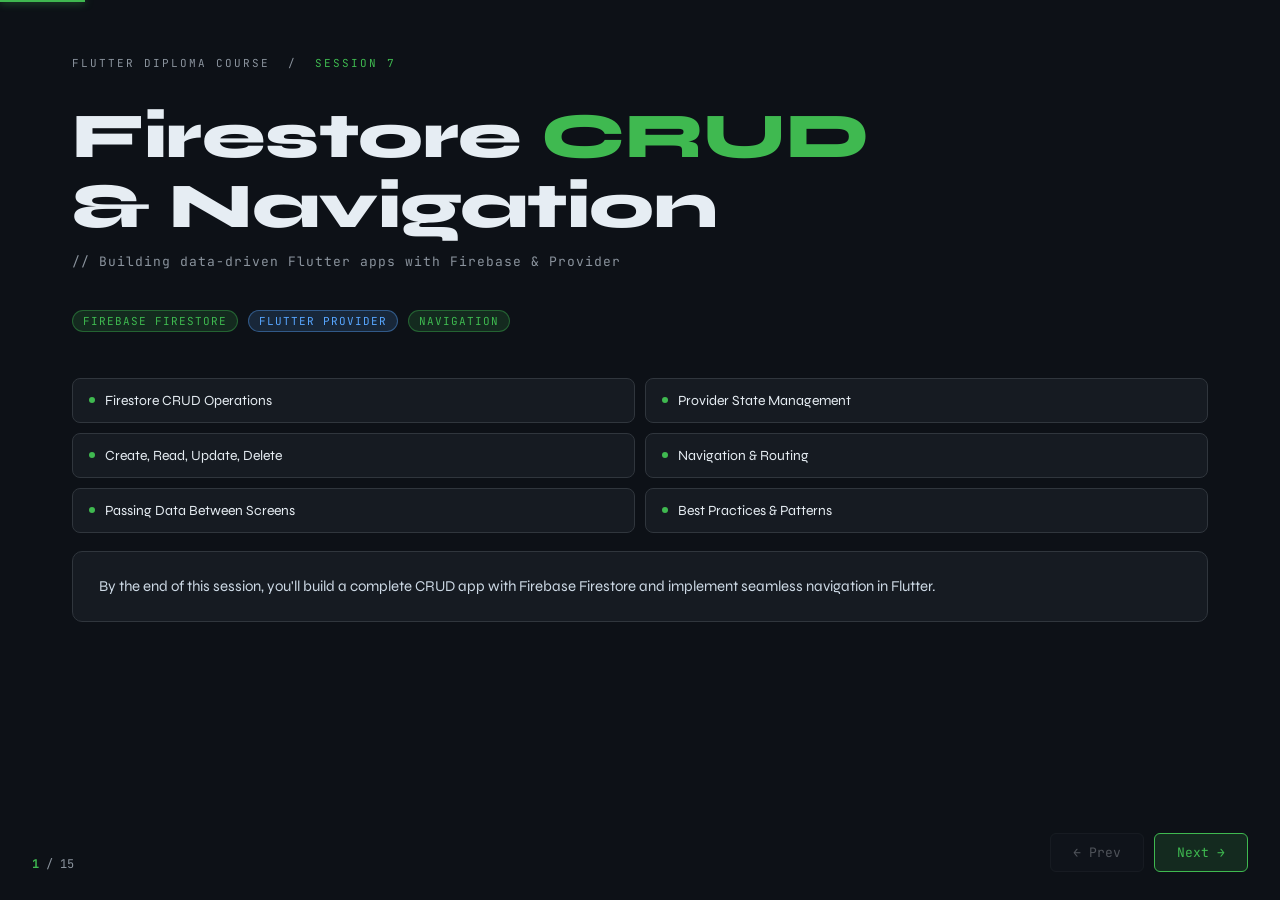
==== commit f247ca45: "Firebase Crude and Navigation" ====
--- a/index.html
+++ b/index.html
@@ -482,7 +482,7 @@
     <h2>Provider Setup <span style="color:var(--muted);font-size:0.6em;font-weight:400">— The Manager</span></h2>
     <div class="slide-sub">// product_provider.dart</div>
     <div class="code" data-lang="Dart">
-<span class="kw">class</span> <span class="ty">ProductProvider</span> <span class="kw">extends</span> <span class="ty">ChangeNotifier</span> {<br>
+<span class="kw">class</span> <span class="ty">ProductProvider</span> <span class="kw">with</span> <span class="ty">ChangeNotifier</span> {<br>
 &nbsp;&nbsp;<span class="kw">final</span> <span class="ty">CollectionReference</span> _productsCollection =<br>
 &nbsp;&nbsp;&nbsp;&nbsp;&nbsp;&nbsp;<span class="ty">FirebaseFirestore</span>.instance.<span class="fn">collection</span>(<span class="str">'products'</span>);<br><br>
 &nbsp;&nbsp;<span class="ty">List</span>&lt;<span class="ty">ProductModel</span>&gt; _products = [];<br>
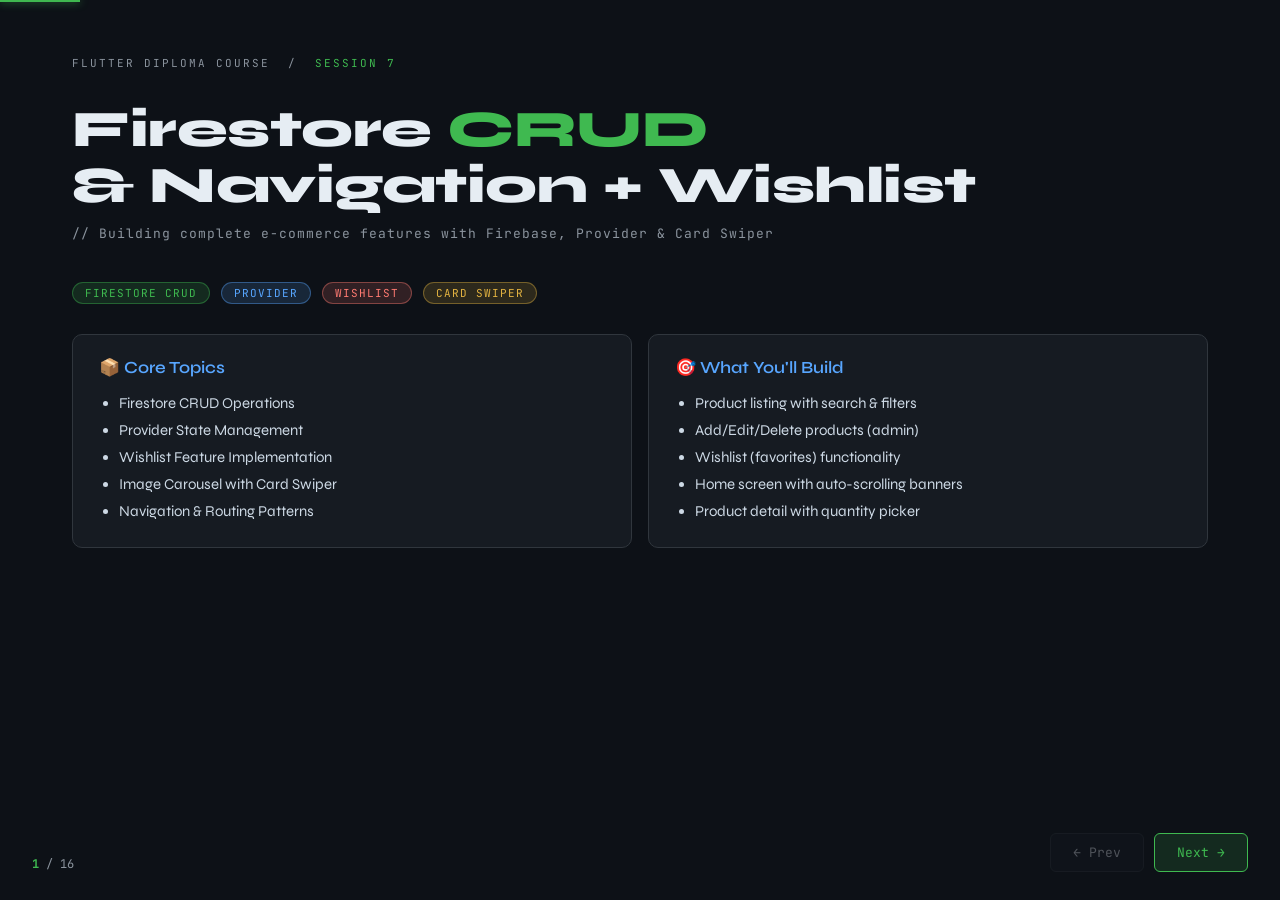
==== commit 98b4fe98: "More updates" ====
--- a/index.html
+++ b/index.html
@@ -3,7 +3,7 @@
 <head>
   <meta charset="UTF-8">
   <meta name="viewport" content="width=device-width, initial-scale=1.0">
-  <title>Firestore CRUD & Navigation — Flutter Diploma</title>
+  <title>Firestore CRUD & Navigation — Flutter Diploma (Updated)</title>
   <link href="https://fonts.googleapis.com/css2?family=JetBrains+Mono:wght@300;400;600;700&family=Syne:wght@400;600;700;800&display=swap" rel="stylesheet">
   <style>
     :root {
@@ -35,7 +35,6 @@
       overflow: hidden;
     }
 
-    /* ── Progress Bar ── */
     #progress-bar {
       position: fixed; top: 0; left: 0;
       height: 2px; background: var(--green);
@@ -44,7 +43,6 @@
       box-shadow: 0 0 8px var(--green);
     }
 
-    /* ── Slide shell ── */
     .slides-wrap {
       width: 100vw; height: 100vh;
       position: relative; overflow: hidden;
@@ -69,7 +67,6 @@
       z-index: 5;
     }
 
-    /* ── Slide number badge ── */
     .slide-num {
       font-family: var(--mono);
       font-size: 11px; color: var(--muted);
@@ -78,7 +75,6 @@
     }
     .slide-num span { color: var(--green); }
 
-    /* ── Typography ── */
     .slide-title {
       font-family: var(--display);
       font-size: clamp(28px, 4vw, 52px);
@@ -110,7 +106,6 @@
       margin-bottom: 12px;
     }
 
-    /* ── Code block ── */
     .code {
       background: var(--surface);
       border: 1px solid var(--border);
@@ -139,7 +134,6 @@
     .op { color: var(--orange); }
     .num { color: var(--green); }
 
-    /* ── Cards ── */
     .card {
       background: var(--surface);
       border: 1px solid var(--border);
@@ -162,7 +156,6 @@
       color: var(--green);
     }
 
-    /* ── CRUD 4-grid ── */
     .crud-grid {
       display: grid;
       grid-template-columns: 1fr 1fr;
@@ -206,7 +199,6 @@
     .c-delete .op-letter { color: var(--red); }
     .c-delete .op-fn { color: var(--red); }
 
-    /* ── 2-col grid ── */
     .grid-2 {
       display: grid;
       grid-template-columns: 1fr 1fr;
@@ -214,7 +206,6 @@
       margin: 16px 0;
     }
 
-    /* ── Nav cards ── */
     .nav-grid {
       display: grid;
       grid-template-columns: 1fr 1fr;
@@ -236,7 +227,6 @@
       font-size: 13px; color: var(--muted);
     }
 
-    /* ── Table ── */
     table {
       width: 100%; border-collapse: collapse;
       font-size: 14px; margin: 16px 0;
@@ -257,10 +247,7 @@
       color: #cdd9e5;
       font-family: var(--mono); font-size: 13px;
     }
-    tr:last-child td { border-bottom: none; }
-    tr:hover td { background: rgba(255,255,255,0.02); }
-
-    /* ── Diagram ── */
+
     .diagram {
       background: var(--surface);
       border: 1px solid var(--border);
@@ -275,19 +262,20 @@
     .diagram .dim-blue { color: var(--blue); }
     .diagram .dim-yellow { color: var(--yellow); }
 
-    /* ── Tag pill ── */
     .tag {
       display: inline-block;
-      padding: 3px 10px;
+      padding: 3px 12px;
       border-radius: 20px;
       font-family: var(--mono);
       font-size: 11px; letter-spacing: 1px;
       text-transform: uppercase;
+      margin-right: 8px;
     }
     .tag-green { background: rgba(63,185,80,0.15); color: var(--green); border: 1px solid rgba(63,185,80,0.4); }
     .tag-blue  { background: rgba(88,166,255,0.15); color: var(--blue); border: 1px solid rgba(88,166,255,0.4); }
-
-    /* ── Step flow ── */
+    .tag-red   { background: rgba(255,123,114,0.15); color: var(--red); border: 1px solid rgba(255,123,114,0.4); }
+    .tag-yellow{ background: rgba(227,179,65,0.15); color: var(--yellow); border: 1px solid rgba(227,179,65,0.4); }
+
     .flow {
       display: flex; align-items: center;
       flex-wrap: wrap; gap: 8px;
@@ -303,7 +291,6 @@
     }
     .flow-arrow { color: var(--green); font-size: 16px; }
 
-    /* ── Takeaway list ── */
     .takeaway {
       display: flex; flex-direction: column; gap: 10px;
       margin: 14px 0;
@@ -318,7 +305,6 @@
     }
     .takeaway-item .ti-icon { color: var(--green); font-size: 16px; flex-shrink: 0; }
 
-    /* ── Homework ── */
     .task-list { display: flex; flex-direction: column; gap: 10px; margin: 14px 0; }
     .task-item {
       display: flex; align-items: center; gap: 14px;
@@ -336,9 +322,7 @@
       display: flex; align-items: center; justify-content: center;
       flex-shrink: 0;
     }
-    .task-text { font-size: 15px; color: #cdd9e5; }
-
-    /* ── Navigation controls ── */
+
     #nav-controls {
       position: fixed; bottom: 28px; right: 32px;
       display: flex; align-items: center; gap: 10px;
@@ -356,7 +340,6 @@
     }
     .nav-btn:hover { background: var(--surface2); border-color: var(--green); }
     .nav-btn.primary { background: rgba(63,185,80,0.15); border-color: var(--green); color: var(--green); }
-    .nav-btn.primary:hover { background: rgba(63,185,80,0.25); }
 
     #slide-counter {
       position: fixed; bottom: 28px; left: 32px;
@@ -365,41 +348,13 @@
     }
     #slide-counter .cur { color: var(--green); font-weight: 700; }
 
-    /* ── Title slide ── */
-    #slide1 .slide-title { font-size: clamp(36px, 5vw, 64px); }
-    .title-tag-row { display: flex; gap: 10px; margin-bottom: 36px; }
-    .outline-grid {
-      display: grid; grid-template-columns: 1fr 1fr;
-      gap: 10px; margin-top: 10px;
-    }
-    .outline-item {
-      display: flex; align-items: center; gap: 10px;
-      background: var(--surface);
-      border: 1px solid var(--border);
-      border-radius: 8px; padding: 13px 16px;
-      font-size: 14px;
-    }
-    .outline-item .oi-dot {
-      width: 6px; height: 6px; border-radius: 50%;
-      background: var(--green); flex-shrink: 0;
-    }
-
-    /* ── Summary slide ── */
-    .summary-grid {
-      display: grid; grid-template-columns: 1fr 1fr;
-      gap: 14px; margin: 14px 0;
-    }
-    .summary-section { }
-
-    /* ── Scrollbar ── */
     .slide::-webkit-scrollbar { width: 4px; }
     .slide::-webkit-scrollbar-track { background: transparent; }
     .slide::-webkit-scrollbar-thumb { background: var(--border); border-radius: 4px; }
 
     @media (max-width: 700px) {
       .slide { padding: 32px 24px 80px; }
-      .crud-grid, .grid-2, .nav-grid, .outline-grid, .summary-grid { grid-template-columns: 1fr; }
-      .slide-title { font-size: 28px; }
+      .crud-grid, .grid-2, .nav-grid { grid-template-columns: 1fr; }
     }
   </style>
 </head>
@@ -412,36 +367,48 @@
   <!-- SLIDE 1: Title -->
   <div class="slide active" id="slide1">
     <div class="slide-num">Flutter Diploma Course &nbsp;/&nbsp; <span>Session 7</span></div>
-    <div class="slide-title">Firestore <span class="accent">CRUD</span><br>&amp; Navigation</div>
-    <div class="slide-sub">// Building data-driven Flutter apps with Firebase &amp; Provider</div>
+    <div class="slide-title">Firestore <span class="accent">CRUD</span><br>&amp; Navigation + Wishlist</div>
+    <div class="slide-sub">// Building complete e-commerce features with Firebase, Provider &amp; Card Swiper</div>
     <div class="title-tag-row">
-      <span class="tag tag-green">Firebase Firestore</span>
-      <span class="tag tag-blue">Flutter Provider</span>
-      <span class="tag tag-green">Navigation</span>
-    </div>
-    <div class="outline-grid">
-      <div class="outline-item"><div class="oi-dot"></div>Firestore CRUD Operations</div>
-      <div class="outline-item"><div class="oi-dot"></div>Provider State Management</div>
-      <div class="outline-item"><div class="oi-dot"></div>Create, Read, Update, Delete</div>
-      <div class="outline-item"><div class="oi-dot"></div>Navigation &amp; Routing</div>
-      <div class="outline-item"><div class="oi-dot"></div>Passing Data Between Screens</div>
-      <div class="outline-item"><div class="oi-dot"></div>Best Practices &amp; Patterns</div>
-    </div>
-    <div class="card" style="margin-top:18px;">
-      <p>By the end of this session, you'll build a complete CRUD app with Firebase Firestore and implement seamless navigation in Flutter.</p>
+      <span class="tag tag-green">Firestore CRUD</span>
+      <span class="tag tag-blue">Provider</span>
+      <span class="tag tag-red">Wishlist</span>
+      <span class="tag tag-yellow">Card Swiper</span>
+    </div>
+    <div class="grid-2">
+      <div class="card">
+        <h3>📦 Core Topics</h3>
+        <ul>
+          <li>Firestore CRUD Operations</li>
+          <li>Provider State Management</li>
+          <li>Wishlist Feature Implementation</li>
+          <li>Image Carousel with Card Swiper</li>
+          <li>Navigation & Routing Patterns</li>
+        </ul>
+      </div>
+      <div class="card">
+        <h3>🎯 What You'll Build</h3>
+        <ul>
+          <li>Product listing with search & filters</li>
+          <li>Add/Edit/Delete products (admin)</li>
+          <li>Wishlist (favorites) functionality</li>
+          <li>Home screen with auto-scrolling banners</li>
+          <li>Product detail with quantity picker</li>
+        </ul>
+      </div>
     </div>
   </div>
 
   <!-- SLIDE 2: What is CRUD -->
   <div class="slide" id="slide2">
-    <div class="slide-num">Slide <span>02</span> / 15</div>
+    <div class="slide-num">Slide <span>02</span> / 16</div>
     <h2>What is <span style="color:var(--green)">CRUD?</span></h2>
     <div class="slide-sub">// The four fundamental database operations</div>
     <div class="crud-grid">
       <div class="crud-tile c-create">
         <div class="op-letter">C</div>
         <div class="op-name">Create</div>
-        <div class="op-desc">Add new data to the database</div>
+        <div class="op-desc">Add new data to database</div>
         <div class="op-fn">addProduct()</div>
       </div>
       <div class="crud-tile c-read">
@@ -459,437 +426,483 @@
       <div class="crud-tile c-delete">
         <div class="op-letter">D</div>
         <div class="op-name">Delete</div>
-        <div class="op-desc">Remove data</div>
+        <div class="op-desc">Remove data permanently</div>
         <div class="op-fn">deleteProduct()</div>
       </div>
     </div>
-    <div class="code" data-lang="Firestore">
-<span class="cm">// Firestore Data Structure</span><br>
-Firestore Database<br>
-└── <span class="fn">products</span> <span class="cm">(Collection)</span><br>
-&nbsp;&nbsp;&nbsp;&nbsp;├── <span class="ty">documentId_1</span> <span class="cm">(Document)</span><br>
-&nbsp;&nbsp;&nbsp;&nbsp;│&nbsp;&nbsp;&nbsp;&nbsp;├── <span class="kw">name</span>: <span class="str">"Laptop"</span><br>
-&nbsp;&nbsp;&nbsp;&nbsp;│&nbsp;&nbsp;&nbsp;&nbsp;├── <span class="kw">price</span>: <span class="num">999.99</span><br>
-&nbsp;&nbsp;&nbsp;&nbsp;│&nbsp;&nbsp;&nbsp;&nbsp;├── <span class="kw">category</span>: <span class="str">"Electronics"</span><br>
-&nbsp;&nbsp;&nbsp;&nbsp;│&nbsp;&nbsp;&nbsp;&nbsp;└── <span class="kw">stock</span>: <span class="num">10</span><br>
-&nbsp;&nbsp;&nbsp;&nbsp;└── <span class="ty">documentId_2</span> <span class="cm">(...)</span>
-    </div>
-  </div>
-
-  <!-- SLIDE 3: Provider Setup -->
+    <div class="code" data-lang="Firestore Structure">
+<span class="cm">// Firestore Database Structure</span><br>
+<span class="fn">products</span> <span class="cm">(Collection)</span><br>
+├── <span class="ty">doc_abc123</span> <span class="cm">(Document)</span><br>
+│   ├── <span class="kw">name</span>: <span class="str">"Gaming Laptop"</span><br>
+│   ├── <span class="kw">price</span>: <span class="num">1299.99</span><br>
+│   ├── <span class="kw">category</span>: <span class="str">"Electronics"</span><br>
+│   ├── <span class="kw">stock</span>: <span class="num">15</span><br>
+│   └── <span class="kw">imageUrl</span>: <span class="str">"https://..."</span><br>
+└── <span class="ty">doc_def456</span> <span class="cm">(...)</span>
+    </div>
+  </div>
+
+  <!-- SLIDE 3: Wishlist Provider -->
   <div class="slide" id="slide3">
-    <div class="slide-num">Slide <span>03</span> / 15</div>
-    <h2>Provider Setup <span style="color:var(--muted);font-size:0.6em;font-weight:400">— The Manager</span></h2>
-    <div class="slide-sub">// product_provider.dart</div>
+    <div class="slide-num">Slide <span>03</span> / 16</div>
+    <h2>❤️ Wishlist <span style="color:var(--red)">Provider</span></h2>
+    <div class="slide-sub">// Managing favorites locally or in Firestore</div>
     <div class="code" data-lang="Dart">
-<span class="kw">class</span> <span class="ty">ProductProvider</span> <span class="kw">with</span> <span class="ty">ChangeNotifier</span> {<br>
-&nbsp;&nbsp;<span class="kw">final</span> <span class="ty">CollectionReference</span> _productsCollection =<br>
-&nbsp;&nbsp;&nbsp;&nbsp;&nbsp;&nbsp;<span class="ty">FirebaseFirestore</span>.instance.<span class="fn">collection</span>(<span class="str">'products'</span>);<br><br>
-&nbsp;&nbsp;<span class="ty">List</span>&lt;<span class="ty">ProductModel</span>&gt; _products = [];<br>
-&nbsp;&nbsp;<span class="ty">bool</span> _isLoading = <span class="kw">false</span>;<br><br>
-&nbsp;&nbsp;<span class="cm">// Getters</span><br>
-&nbsp;&nbsp;<span class="ty">List</span>&lt;<span class="ty">ProductModel</span>&gt; <span class="kw">get</span> products =&gt; _products;<br>
-&nbsp;&nbsp;<span class="ty">bool</span> <span class="kw">get</span> isLoading =&gt; _isLoading;<br>
+<span class="kw">class</span> <span class="ty">WishlistProvider</span> <span class="kw">with</span> <span class="ty">ChangeNotifier</span> {<br>
+&nbsp;&nbsp;<span class="kw">final</span> <span class="ty">Map</span>&lt;<span class="ty">String</span>, <span class="ty">ProductModel</span>&gt; _wishListItems = {};<br><br>
+&nbsp;&nbsp;<span class="kw">void</span> <span class="fn">addOrRemoveFromWishList</span>({<span class="kw">required</span> <span class="ty">ProductModel</span> product}) {<br>
+&nbsp;&nbsp;&nbsp;&nbsp;<span class="kw">if</span> (_wishListItems.<span class="fn">containsKey</span>(product.id)) {<br>
+&nbsp;&nbsp;&nbsp;&nbsp;&nbsp;&nbsp;_wishListItems.<span class="fn">remove</span>(product.id);<br>
+&nbsp;&nbsp;&nbsp;&nbsp;} <span class="kw">else</span> {<br>
+&nbsp;&nbsp;&nbsp;&nbsp;&nbsp;&nbsp;_wishListItems[product.id] = product;<br>
+&nbsp;&nbsp;&nbsp;&nbsp;}<br>
+&nbsp;&nbsp;&nbsp;&nbsp;<span class="fn">notifyListeners</span>();<br>
+&nbsp;&nbsp;}<br><br>
+&nbsp;&nbsp;<span class="ty">bool</span> <span class="fn">isProdinWishList</span>({<span class="kw">required</span> <span class="ty">String</span> productId}) {<br>
+&nbsp;&nbsp;&nbsp;&nbsp;<span class="kw">return</span> _wishListItems.<span class="fn">containsKey</span>(productId);<br>
+&nbsp;&nbsp;}<br>
 }
     </div>
-    <div class="card">
-      <h3>Key Concepts</h3>
-      <ul>
-        <li><code>ChangeNotifier</code> — Notifies the UI when data changes</li>
-        <li><code>CollectionReference</code> — Points to a Firestore collection</li>
-        <li><code>_products</code> — Local in-memory cache of product list</li>
-        <li><code>notifyListeners()</code> — Triggers UI rebuild on state change</li>
-      </ul>
-    </div>
-  </div>
-
-  <!-- SLIDE 4: CREATE -->
+    <div class="grid-2">
+      <div class="card">
+        <h3>Local Storage Pattern</h3>
+        <ul>
+          <li>✅ Fast, no network latency</li>
+          <li>✅ Works offline</li>
+          <li>⚠️ Lost on app restart (unless persisted)</li>
+        </ul>
+      </div>
+      <div class="card">
+        <h3>Firestore Pattern</h3>
+        <ul>
+          <li>✅ Persists across devices</li>
+          <li>✅ Syncs across sessions</li>
+          <li>⚠️ Requires internet connection</li>
+        </ul>
+      </div>
+    </div>
+  </div>
+
+  <!-- SLIDE 4: Heart Button Widget -->
   <div class="slide" id="slide4">
-    <div class="slide-num">Slide <span>04</span> / 15</div>
-    <h2><span style="color:var(--green)">CREATE</span> Operation</h2>
-    <div class="slide-sub">// Adding a new product to Firestore</div>
-    <div class="flow">
-      <span class="flow-step">User Input</span><span class="flow-arrow">→</span>
-      <span class="flow-step">Validate Form</span><span class="flow-arrow">→</span>
-      <span class="flow-step">Upload Image</span><span class="flow-arrow">→</span>
-      <span class="flow-step">Save to Firestore</span><span class="flow-arrow">→</span>
-      <span class="flow-step">Refresh List</span>
-    </div>
+    <div class="slide-num">Slide <span>04</span> / 16</div>
+    <h2>❤️ Heart Button <span style="color:var(--orange)">Widget</span></h2>
+    <div class="slide-sub">// Reusable favorite toggler with visual feedback</div>
     <div class="code" data-lang="Dart">
-<span class="ty">Future</span>&lt;<span class="ty">String</span>?&gt; <span class="fn">addProduct</span>({<br>
-&nbsp;&nbsp;<span class="kw">required</span> <span class="ty">String</span> name,<br>
-&nbsp;&nbsp;<span class="kw">required</span> <span class="ty">double</span> price,<br>
-&nbsp;&nbsp;<span class="kw">required</span> <span class="ty">String</span> category,<br>
-&nbsp;&nbsp;<span class="kw">required</span> <span class="ty">int</span> stock,<br>
-&nbsp;&nbsp;<span class="kw">required</span> <span class="ty">File</span> imageFile,<br>
-}) <span class="kw">async</span> {<br>
-&nbsp;&nbsp;<span class="kw">try</span> {<br>
-&nbsp;&nbsp;&nbsp;&nbsp;<span class="ty">String</span> imageUrl = <span class="kw">await</span> <span class="fn">_uploadImage</span>(imageFile); <span class="cm">// 1. Upload</span><br>
-&nbsp;&nbsp;&nbsp;&nbsp;<span class="kw">await</span> _productsCollection.<span class="fn">add</span>({...});          <span class="cm">// 2. Save</span><br>
-&nbsp;&nbsp;&nbsp;&nbsp;<span class="kw">await</span> <span class="fn">fetchProducts</span>();                          <span class="cm">// 3. Refresh</span><br>
-&nbsp;&nbsp;&nbsp;&nbsp;<span class="kw">return</span> <span class="kw">null</span>;<br>
-&nbsp;&nbsp;} <span class="kw">catch</span> (e) { <span class="kw">return</span> e.<span class="fn">toString</span>(); }<br>
-}
-    </div>
-  </div>
-
-  <!-- SLIDE 5: READ -->
-  <div class="slide" id="slide5">
-    <div class="slide-num">Slide <span>05</span> / 15</div>
-    <h2><span style="color:var(--blue)">READ</span> Operation</h2>
-    <div class="slide-sub">// Fetching all products from Firestore</div>
-    <div class="code" data-lang="Dart">
-<span class="ty">Future</span>&lt;<span class="kw">void</span>&gt; <span class="fn">fetchProducts</span>() <span class="kw">async</span> {<br>
-&nbsp;&nbsp;<span class="fn">_setLoading</span>(<span class="kw">true</span>);<br>
-&nbsp;&nbsp;<span class="kw">try</span> {<br>
-&nbsp;&nbsp;&nbsp;&nbsp;<span class="cm">// Get all documents from collection</span><br>
-&nbsp;&nbsp;&nbsp;&nbsp;<span class="ty">QuerySnapshot</span> snapshot = <span class="kw">await</span> _productsCollection.<span class="fn">get</span>();<br><br>
-&nbsp;&nbsp;&nbsp;&nbsp;<span class="cm">// Convert each doc to a ProductModel</span><br>
-&nbsp;&nbsp;&nbsp;&nbsp;_products = snapshot.docs.<span class="fn">map</span>((doc) {<br>
-&nbsp;&nbsp;&nbsp;&nbsp;&nbsp;&nbsp;<span class="kw">return</span> <span class="ty">ProductModel</span>.<span class="fn">fromMap</span>(<br>
-&nbsp;&nbsp;&nbsp;&nbsp;&nbsp;&nbsp;&nbsp;&nbsp;doc.data() <span class="kw">as</span> <span class="ty">Map</span>&lt;<span class="ty">String</span>, <span class="kw">dynamic</span>&gt;, doc.id);<br>
-&nbsp;&nbsp;&nbsp;&nbsp;}).<span class="fn">toList</span>();<br><br>
-&nbsp;&nbsp;&nbsp;&nbsp;<span class="fn">notifyListeners</span>(); <span class="cm">// Trigger UI rebuild</span><br>
-&nbsp;&nbsp;} <span class="kw">finally</span> { <span class="fn">_setLoading</span>(<span class="kw">false</span>); }<br>
-}
-    </div>
-    <div class="card">
-      <p>💡 <strong style="color:var(--blue)">Pro Tip:</strong> Use <code>Consumer&lt;ProductProvider&gt;</code> to rebuild only the widget subtree that depends on the provider, not the whole screen.</p>
-    </div>
-  </div>
-
-  <!-- SLIDE 6: UPDATE -->
-  <div class="slide" id="slide6">
-    <div class="slide-num">Slide <span>06</span> / 15</div>
-    <h2><span style="color:var(--yellow)">UPDATE</span> Operation</h2>
-    <div class="slide-sub">// Modifying an existing Firestore document</div>
-    <div class="code" data-lang="Dart">
-<span class="ty">Future</span>&lt;<span class="ty">String</span>?&gt; <span class="fn">updateProduct</span>({<br>
-&nbsp;&nbsp;<span class="kw">required</span> <span class="ty">String</span> productId,<br>
-&nbsp;&nbsp;<span class="kw">required</span> <span class="ty">String</span> name,<br>
-&nbsp;&nbsp;<span class="kw">required</span> <span class="ty">double</span> price,<br>
-&nbsp;&nbsp;<span class="ty">File</span>? newImageFile,<br>
-&nbsp;&nbsp;<span class="kw">required</span> <span class="ty">String</span> existingImageUrl,<br>
-}) <span class="kw">async</span> {<br>
-&nbsp;&nbsp;<span class="kw">try</span> {<br>
-&nbsp;&nbsp;&nbsp;&nbsp;<span class="ty">String</span> imageUrl = existingImageUrl;<br>
-&nbsp;&nbsp;&nbsp;&nbsp;<span class="kw">if</span> (newImageFile != <span class="kw">null</span>) {<br>
-&nbsp;&nbsp;&nbsp;&nbsp;&nbsp;&nbsp;imageUrl = <span class="kw">await</span> <span class="fn">_uploadImage</span>(newImageFile);<br>
-&nbsp;&nbsp;&nbsp;&nbsp;}<br>
-&nbsp;&nbsp;&nbsp;&nbsp;<span class="cm">// Update only specified fields on the document</span><br>
-&nbsp;&nbsp;&nbsp;&nbsp;<span class="kw">await</span> _productsCollection.<span class="fn">doc</span>(productId).<span class="fn">update</span>({<br>
-&nbsp;&nbsp;&nbsp;&nbsp;&nbsp;&nbsp;<span class="str">'name'</span>: name, <span class="str">'price'</span>: price, <span class="str">'imageUrl'</span>: imageUrl,<br>
-&nbsp;&nbsp;&nbsp;&nbsp;});<br>
-&nbsp;&nbsp;&nbsp;&nbsp;<span class="kw">await</span> <span class="fn">fetchProducts</span>();<br>
-&nbsp;&nbsp;} <span class="kw">catch</span> (e) { <span class="kw">return</span> e.<span class="fn">toString</span>(); }<br>
-}
-    </div>
-  </div>
-
-  <!-- SLIDE 7: DELETE -->
-  <div class="slide" id="slide7">
-    <div class="slide-num">Slide <span>07</span> / 15</div>
-    <h2><span style="color:var(--red)">DELETE</span> Operation</h2>
-    <div class="slide-sub">// Removing a document from Firestore</div>
-    <div class="grid-2">
-      <div class="code" data-lang="Dart" style="margin:0">
-<span class="ty">Future</span>&lt;<span class="ty">String</span>?&gt; <span class="fn">deleteProduct</span>(<span class="ty">String</span> id) <span class="kw">async</span> {<br>
-&nbsp;&nbsp;<span class="kw">try</span> {<br>
-&nbsp;&nbsp;&nbsp;&nbsp;<span class="kw">await</span> _productsCollection<br>
-&nbsp;&nbsp;&nbsp;&nbsp;&nbsp;&nbsp;.<span class="fn">doc</span>(id).<span class="fn">delete</span>();<br><br>
-&nbsp;&nbsp;&nbsp;&nbsp;_products.<span class="fn">removeWhere</span>((p) =&gt; p.id == id);<br>
-&nbsp;&nbsp;&nbsp;&nbsp;<span class="fn">notifyListeners</span>();<br>
-&nbsp;&nbsp;&nbsp;&nbsp;<span class="kw">return</span> <span class="kw">null</span>;<br>
-&nbsp;&nbsp;} <span class="kw">catch</span> (e) { <span class="kw">return</span> e.<span class="fn">toString</span>(); }<br>
-}
-      </div>
-      <div class="code" data-lang="Confirmation" style="margin:0">
-<span class="cm">// Always confirm before delete!</span><br>
-<span class="fn">showDialog</span>&lt;<span class="ty">bool</span>&gt;(<br>
-&nbsp;&nbsp;builder: (ctx) =&gt; <span class="ty">AlertDialog</span>(<br>
-&nbsp;&nbsp;&nbsp;&nbsp;title: <span class="ty">Text</span>(<span class="str">'Delete Product?'</span>),<br>
-&nbsp;&nbsp;&nbsp;&nbsp;actions: [<br>
-&nbsp;&nbsp;&nbsp;&nbsp;&nbsp;&nbsp;<span class="ty">TextButton</span>(...), <span class="cm">// Cancel</span><br>
-&nbsp;&nbsp;&nbsp;&nbsp;&nbsp;&nbsp;<span class="ty">TextButton</span>(...), <span class="cm">// Confirm</span><br>
-&nbsp;&nbsp;&nbsp;&nbsp;],<br>
-&nbsp;&nbsp;),<br>
-);
-      </div>
-    </div>
-    <div class="card">
-      <p>⚠️ Never delete without user confirmation — always show a dialog for destructive actions.</p>
-    </div>
-  </div>
-
-  <!-- SLIDE 8: Navigation Types -->
-  <div class="slide" id="slide8">
-    <div class="slide-num">Slide <span>08</span> / 15</div>
-    <h2>Navigation <span style="color:var(--blue)">in Flutter</span></h2>
-    <div class="slide-sub">// The Navigator stack</div>
-    <div class="nav-grid">
-      <div class="nav-tile">
-        <div class="nav-method">Navigator.push()</div>
-        <div style="font-size:14px;color:var(--text);margin-bottom:4px;font-weight:600">Push</div>
-        <div class="nav-desc">Go to new screen. Previous stays in stack.</div>
-      </div>
-      <div class="nav-tile">
-        <div class="nav-method">Navigator.pop()</div>
-        <div style="font-size:14px;color:var(--text);margin-bottom:4px;font-weight:600">Pop</div>
-        <div class="nav-desc">Go back to previous screen.</div>
-      </div>
-      <div class="nav-tile">
-        <div class="nav-method">Navigator.pushNamed()</div>
-        <div style="font-size:14px;color:var(--text);margin-bottom:4px;font-weight:600">PushNamed</div>
-        <div class="nav-desc">Navigate using a registered route name.</div>
-      </div>
-      <div class="nav-tile">
-        <div class="nav-method">Navigator.pushReplacement()</div>
-        <div style="font-size:14px;color:var(--text);margin-bottom:4px;font-weight:600">PushReplacement</div>
-        <div class="nav-desc">Replace current screen (e.g. after login).</div>
-      </div>
-    </div>
-    <table>
-      <tr><th>Method</th><th>Code</th><th>Use Case</th></tr>
-      <tr><td>Push</td><td>Navigator.push(...)</td><td>Go to detail screen</td></tr>
-      <tr><td>Pop</td><td>Navigator.pop()</td><td>Go back</td></tr>
-      <tr><td>PushNamed</td><td>Navigator.pushNamed('/detail')</td><td>Named route</td></tr>
-      <tr><td>PushReplacement</td><td>Navigator.pushReplacementNamed('/home')</td><td>After login</td></tr>
-    </table>
-  </div>
-
-  <!-- SLIDE 9: Setting Up Routes -->
-  <div class="slide" id="slide9">
-    <div class="slide-num">Slide <span>09</span> / 15</div>
-    <h2>Setting Up <span style="color:var(--blue)">Routes</span></h2>
-    <div class="slide-sub">// main.dart — 3-step registration pattern</div>
-    <div class="code" data-lang="Dart">
-<span class="cm">// STEP 1 — Define route name inside the screen class</span><br>
-<span class="kw">class</span> <span class="ty">ProductDetailScreen</span> <span class="kw">extends</span> <span class="ty">StatelessWidget</span> {<br>
-&nbsp;&nbsp;<span class="kw">static const</span> <span class="ty">String</span> routName = <span class="str">'/ProductDetailScreen'</span>;<br>
-}<br><br>
-<span class="cm">// STEP 2 — Register in MaterialApp</span><br>
-<span class="ty">MaterialApp</span>(<br>
-&nbsp;&nbsp;routes: {<br>
-&nbsp;&nbsp;&nbsp;&nbsp;<span class="ty">LoginScreen</span>.routName: (ctx) =&gt; <span class="ty">LoginScreen</span>(),<br>
-&nbsp;&nbsp;&nbsp;&nbsp;<span class="ty">ProductDetailScreen</span>.routName: (ctx) =&gt; <span class="ty">ProductDetailScreen</span>(),<br>
-&nbsp;&nbsp;},<br>
-&nbsp;&nbsp;<span class="cm">// STEP 3 — Handle routes that require arguments</span><br>
-&nbsp;&nbsp;onGenerateRoute: (settings) {<br>
-&nbsp;&nbsp;&nbsp;&nbsp;<span class="kw">if</span> (settings.name == <span class="ty">ProductDetailScreen</span>.routName) {<br>
-&nbsp;&nbsp;&nbsp;&nbsp;&nbsp;&nbsp;<span class="kw">final</span> product = settings.arguments <span class="kw">as</span> <span class="ty">ProductModel</span>;<br>
-&nbsp;&nbsp;&nbsp;&nbsp;&nbsp;&nbsp;<span class="kw">return</span> <span class="ty">MaterialPageRoute</span>(<br>
-&nbsp;&nbsp;&nbsp;&nbsp;&nbsp;&nbsp;&nbsp;&nbsp;builder: (ctx) =&gt; <span class="ty">ProductDetailScreen</span>(product: product));<br>
-&nbsp;&nbsp;&nbsp;&nbsp;}<br>
-&nbsp;&nbsp;&nbsp;&nbsp;<span class="kw">return null</span>;<br>
-&nbsp;&nbsp;},<br>
-);
-    </div>
-  </div>
-
-  <!-- SLIDE 10: Passing Data -->
-  <div class="slide" id="slide10">
-    <div class="slide-num">Slide <span>10</span> / 15</div>
-    <h2>Passing Data <span style="color:var(--muted);font-size:0.6em;font-weight:400">Between Screens</span></h2>
-    <div class="slide-sub">// Two approaches — constructor vs. named route arguments</div>
-    <div class="grid-2">
-      <div>
-        <h3>Method 1 — Constructor</h3>
-        <div class="code" data-lang="Dart" style="margin:0">
-<span class="cm">// Navigate</span><br>
-<span class="ty">Navigator</span>.<span class="fn">push</span>(context,<br>
-&nbsp;&nbsp;<span class="ty">MaterialPageRoute</span>(<br>
-&nbsp;&nbsp;&nbsp;&nbsp;builder: (_) =&gt; <span class="ty">ProductDetailScreen</span>(<br>
-&nbsp;&nbsp;&nbsp;&nbsp;&nbsp;&nbsp;product: product)));<br><br>
-<span class="cm">// Receive</span><br>
-<span class="kw">class</span> <span class="ty">ProductDetailScreen</span> {<br>
+<span class="kw">class</span> <span class="ty">HeartButtonWidget</span> <span class="kw">extends</span> <span class="ty">StatelessWidget</span> {<br>
 &nbsp;&nbsp;<span class="kw">final</span> <span class="ty">ProductModel</span> product;<br>
-&nbsp;&nbsp;<span class="kw">const</span> <span class="ty">ProductDetailScreen</span>({<span class="kw">required</span> <span class="kw">this</span>.product});<br>
-}
-        </div>
-      </div>
-      <div>
-        <h3>Method 2 — Named + Arguments</h3>
-        <div class="code" data-lang="Dart" style="margin:0">
-<span class="cm">// Navigate</span><br>
-<span class="ty">Navigator</span>.<span class="fn">pushNamed</span>(<br>
-&nbsp;&nbsp;context,<br>
-&nbsp;&nbsp;<span class="ty">ProductDetailScreen</span>.routName,<br>
-&nbsp;&nbsp;arguments: product,<br>
-);<br><br>
-<span class="cm">// Receive</span><br>
-<span class="kw">final</span> product = <span class="ty">ModalRoute</span>.<span class="fn">of</span>(context)!<br>
-&nbsp;&nbsp;.settings.arguments <span class="kw">as</span> <span class="ty">ProductModel</span>;
-        </div>
-      </div>
-    </div>
-  </div>
-
-  <!-- SLIDE 11: Products List Screen -->
-  <div class="slide" id="slide11">
-    <div class="slide-num">Slide <span>11</span> / 15</div>
-    <h2>Practical — <span style="color:var(--green)">Products List</span></h2>
-    <div class="slide-sub">// ProductsScreen.dart — Consumer pattern</div>
-    <div class="code" data-lang="Dart">
-<span class="kw">class</span> <span class="ty">ProductsScreen</span> <span class="kw">extends</span> <span class="ty">StatelessWidget</span> {<br>
+&nbsp;&nbsp;<span class="kw">final</span> <span class="ty">double</span> size;<br>
+&nbsp;&nbsp;<span class="kw">final</span> <span class="ty">Color</span> bkgColor;<br><br>
 &nbsp;&nbsp;<span class="op">@override</span><br>
 &nbsp;&nbsp;<span class="ty">Widget</span> <span class="fn">build</span>(<span class="ty">BuildContext</span> context) {<br>
-&nbsp;&nbsp;&nbsp;&nbsp;<span class="kw">return</span> <span class="ty">Scaffold</span>(<br>
-&nbsp;&nbsp;&nbsp;&nbsp;&nbsp;&nbsp;body: <span class="ty">Consumer</span>&lt;<span class="ty">ProductProvider</span>&gt;(<br>
-&nbsp;&nbsp;&nbsp;&nbsp;&nbsp;&nbsp;&nbsp;&nbsp;builder: (ctx, provider, _) {<br>
-&nbsp;&nbsp;&nbsp;&nbsp;&nbsp;&nbsp;&nbsp;&nbsp;&nbsp;&nbsp;<span class="kw">if</span> (provider.isLoading) <span class="kw">return</span> <span class="ty">CircularProgressIndicator</span>();<br>
-&nbsp;&nbsp;&nbsp;&nbsp;&nbsp;&nbsp;&nbsp;&nbsp;&nbsp;&nbsp;<span class="kw">return</span> <span class="ty">ListView</span>.<span class="fn">builder</span>(<br>
-&nbsp;&nbsp;&nbsp;&nbsp;&nbsp;&nbsp;&nbsp;&nbsp;&nbsp;&nbsp;&nbsp;&nbsp;itemCount: provider.products.length,<br>
-&nbsp;&nbsp;&nbsp;&nbsp;&nbsp;&nbsp;&nbsp;&nbsp;&nbsp;&nbsp;&nbsp;&nbsp;itemBuilder: (ctx, i) {<br>
-&nbsp;&nbsp;&nbsp;&nbsp;&nbsp;&nbsp;&nbsp;&nbsp;&nbsp;&nbsp;&nbsp;&nbsp;&nbsp;&nbsp;<span class="kw">final</span> product = provider.products[i];<br>
-&nbsp;&nbsp;&nbsp;&nbsp;&nbsp;&nbsp;&nbsp;&nbsp;&nbsp;&nbsp;&nbsp;&nbsp;&nbsp;&nbsp;<span class="kw">return</span> <span class="ty">ListTile</span>(<br>
-&nbsp;&nbsp;&nbsp;&nbsp;&nbsp;&nbsp;&nbsp;&nbsp;&nbsp;&nbsp;&nbsp;&nbsp;&nbsp;&nbsp;&nbsp;&nbsp;title: <span class="ty">Text</span>(product.name),<br>
-&nbsp;&nbsp;&nbsp;&nbsp;&nbsp;&nbsp;&nbsp;&nbsp;&nbsp;&nbsp;&nbsp;&nbsp;&nbsp;&nbsp;&nbsp;&nbsp;onTap: () =&gt; <span class="ty">Navigator</span>.<span class="fn">pushNamed</span>(<br>
-&nbsp;&nbsp;&nbsp;&nbsp;&nbsp;&nbsp;&nbsp;&nbsp;&nbsp;&nbsp;&nbsp;&nbsp;&nbsp;&nbsp;&nbsp;&nbsp;&nbsp;&nbsp;context, <span class="ty">ProductDetailScreen</span>.routName,<br>
-&nbsp;&nbsp;&nbsp;&nbsp;&nbsp;&nbsp;&nbsp;&nbsp;&nbsp;&nbsp;&nbsp;&nbsp;&nbsp;&nbsp;&nbsp;&nbsp;&nbsp;&nbsp;arguments: product),<br>
-&nbsp;&nbsp;&nbsp;&nbsp;&nbsp;&nbsp;&nbsp;&nbsp;&nbsp;&nbsp;&nbsp;&nbsp;&nbsp;&nbsp;);<br>
-&nbsp;&nbsp;&nbsp;&nbsp;&nbsp;&nbsp;&nbsp;&nbsp;&nbsp;&nbsp;&nbsp;&nbsp;},<br>
-&nbsp;&nbsp;&nbsp;&nbsp;&nbsp;&nbsp;&nbsp;&nbsp;&nbsp;&nbsp;);<br>
-&nbsp;&nbsp;&nbsp;&nbsp;&nbsp;&nbsp;&nbsp;&nbsp;},<br>
+&nbsp;&nbsp;&nbsp;&nbsp;<span class="kw">final</span> wishlistProvider = <span class="ty">Provider</span>.<span class="fn">of</span>&lt;<span class="ty">WishlistProvider</span>&gt;(context);<br>
+&nbsp;&nbsp;&nbsp;&nbsp;<span class="kw">final</span> isInWishlist = wishlistProvider.<span class="fn">isProdinWishList</span>(<br>
+&nbsp;&nbsp;&nbsp;&nbsp;&nbsp;&nbsp;productId: product.id);<br><br>
+&nbsp;&nbsp;&nbsp;&nbsp;<span class="kw">return</span> <span class="ty">IconButton</span>(<br>
+&nbsp;&nbsp;&nbsp;&nbsp;&nbsp;&nbsp;onPressed: () =&gt; wishlistProvider.<span class="fn">addOrRemoveFromWishList</span>(product: product),<br>
+&nbsp;&nbsp;&nbsp;&nbsp;&nbsp;&nbsp;icon: <span class="ty">Icon</span>(<br>
+&nbsp;&nbsp;&nbsp;&nbsp;&nbsp;&nbsp;&nbsp;&nbsp;isInWishlist ? <span class="ty">Icons</span>.favorite : <span class="ty">Icons</span>.favorite_border,<br>
+&nbsp;&nbsp;&nbsp;&nbsp;&nbsp;&nbsp;&nbsp;&nbsp;color: isInWishlist ? <span class="ty">Colors</span>.red : <span class="ty">Colors</span>.grey,<br>
+&nbsp;&nbsp;&nbsp;&nbsp;&nbsp;&nbsp;&nbsp;&nbsp;size: size,<br>
 &nbsp;&nbsp;&nbsp;&nbsp;&nbsp;&nbsp;),<br>
 &nbsp;&nbsp;&nbsp;&nbsp;);<br>
 &nbsp;&nbsp;}<br>
 }
     </div>
-  </div>
-
-  <!-- SLIDE 12: Refresh Pattern -->
+    <div class="flow">
+      <span class="flow-step">User taps</span><span class="flow-arrow">→</span>
+      <span class="flow-step">Check status</span><span class="flow-arrow">→</span>
+      <span class="flow-step">Add/Remove from Map</span><span class="flow-arrow">→</span>
+      <span class="flow-step">notifyListeners()</span><span class="flow-arrow">→</span>
+      <span class="flow-step">UI updates color</span>
+    </div>
+  </div>
+
+  <!-- SLIDE 5: Card Swiper Package -->
+  <div class="slide" id="slide5">
+    <div class="slide-num">Slide <span>05</span> / 16</div>
+    <h2>🖼️ Card Swiper <span style="color:var(--cyan)">Package</span></h2>
+    <div class="slide-sub">// Adding auto-scrolling image carousels to your app</div>
+    <div class="code" data-lang="Dart">
+<span class="cm">// Add to pubspec.yaml</span><br>
+<span class="str">dependencies:</span><br>
+&nbsp;&nbsp;<span class="str">card_swiper: ^3.0.1</span><br><br>
+<span class="cm">// Usage in HomeScreen</span><br>
+<span class="ty">SizedBox</span>(<br>
+&nbsp;&nbsp;height: size.height * <span class="num">0.25</span>,<br>
+&nbsp;&nbsp;child: <span class="ty">ClipRRect</span>(<br>
+&nbsp;&nbsp;&nbsp;&nbsp;borderRadius: <span class="ty">BorderRadius</span>.<span class="fn">circular</span>(<span class="num">50</span>),<br>
+&nbsp;&nbsp;&nbsp;&nbsp;child: <span class="ty">Swiper</span>(<br>
+&nbsp;&nbsp;&nbsp;&nbsp;&nbsp;&nbsp;autoplay: <span class="kw">true</span>,<br>
+&nbsp;&nbsp;&nbsp;&nbsp;&nbsp;&nbsp;itemBuilder: (ctx, index) =&gt; <span class="ty">Image</span>.<span class="fn">asset</span>(<br>
+&nbsp;&nbsp;&nbsp;&nbsp;&nbsp;&nbsp;&nbsp;&nbsp;banners[index], fit: <span class="ty">BoxFit</span>.cover),<br>
+&nbsp;&nbsp;&nbsp;&nbsp;&nbsp;&nbsp;itemCount: banners.length,<br>
+&nbsp;&nbsp;&nbsp;&nbsp;&nbsp;&nbsp;pagination: <span class="ty">SwiperPagination</span>(<br>
+&nbsp;&nbsp;&nbsp;&nbsp;&nbsp;&nbsp;&nbsp;&nbsp;builder: <span class="ty">DotSwiperPaginationBuilder</span>(<br>
+&nbsp;&nbsp;&nbsp;&nbsp;&nbsp;&nbsp;&nbsp;&nbsp;&nbsp;&nbsp;activeColor: <span class="ty">Colors</span>.red,<br>
+&nbsp;&nbsp;&nbsp;&nbsp;&nbsp;&nbsp;&nbsp;&nbsp;&nbsp;&nbsp;color: <span class="ty">Colors</span>.white<br>
+&nbsp;&nbsp;&nbsp;&nbsp;&nbsp;&nbsp;&nbsp;&nbsp;)<br>
+&nbsp;&nbsp;&nbsp;&nbsp;&nbsp;&nbsp;),<br>
+&nbsp;&nbsp;&nbsp;&nbsp;)<br>
+&nbsp;&nbsp;)<br>
+)
+    </div>
+    <div class="card">
+      <h3>Swiper Features</h3>
+      <ul>
+        <li>⏩ <strong>autoplay</strong> — Auto-scroll through images</li>
+        <li>🎯 <strong>pagination</strong> — Visual dot indicators</li>
+        <li>🔄 <strong>loop</strong> — Infinite scrolling (optional)</li>
+        <li>📱 <strong>responsive</strong> — Works on any screen size</li>
+      </ul>
+    </div>
+  </div>
+
+  <!-- SLIDE 6: HomeScreen with Swiper + Wishlist -->
+  <div class="slide" id="slide6">
+    <div class="slide-num">Slide <span>06</span> / 16</div>
+    <h2>🏠 Complete <span style="color:var(--green)">HomeScreen</span></h2>
+    <div class="slide-sub">// Integrating carousel, categories, and product grid</div>
+    <div class="code" data-lang="Dart">
+<span class="kw">class</span> <span class="ty">HomeScreen</span> <span class="kw">extends</span> <span class="ty">StatelessWidget</span> {<br>
+&nbsp;&nbsp;<span class="op">@override</span><br>
+&nbsp;&nbsp;<span class="ty">Widget</span> <span class="fn">build</span>(<span class="ty">BuildContext</span> context) {<br>
+&nbsp;&nbsp;&nbsp;&nbsp;<span class="kw">return</span> <span class="ty">Scaffold</span>(<br>
+&nbsp;&nbsp;&nbsp;&nbsp;&nbsp;&nbsp;appBar: <span class="ty">AppBar</span>(<br>
+&nbsp;&nbsp;&nbsp;&nbsp;&nbsp;&nbsp;&nbsp;&nbsp;title: <span class="ty">Text</span>(<span class="str">'SmartShop'</span>),<br>
+&nbsp;&nbsp;&nbsp;&nbsp;&nbsp;&nbsp;&nbsp;&nbsp;actions: [<span class="ty">HeartButtonWidget</span>(product: ...)],<br>
+&nbsp;&nbsp;&nbsp;&nbsp;&nbsp;&nbsp;),<br>
+&nbsp;&nbsp;&nbsp;&nbsp;&nbsp;&nbsp;body: <span class="ty">SingleChildScrollView</span>(<br>
+&nbsp;&nbsp;&nbsp;&nbsp;&nbsp;&nbsp;&nbsp;&nbsp;child: <span class="ty">Column</span>(<br>
+&nbsp;&nbsp;&nbsp;&nbsp;&nbsp;&nbsp;&nbsp;&nbsp;&nbsp;&nbsp;children: [<br>
+&nbsp;&nbsp;&nbsp;&nbsp;&nbsp;&nbsp;&nbsp;&nbsp;&nbsp;&nbsp;&nbsp;&nbsp;<span class="cm">// Banner Carousel</span><br>
+&nbsp;&nbsp;&nbsp;&nbsp;&nbsp;&nbsp;&nbsp;&nbsp;&nbsp;&nbsp;&nbsp;&nbsp;<span class="ty">Swiper</span>(...),<br>
+&nbsp;&nbsp;&nbsp;&nbsp;&nbsp;&nbsp;&nbsp;&nbsp;&nbsp;&nbsp;&nbsp;&nbsp;<span class="cm">// Category Row</span><br>
+&nbsp;&nbsp;&nbsp;&nbsp;&nbsp;&nbsp;&nbsp;&nbsp;&nbsp;&nbsp;&nbsp;&nbsp;<span class="ty">CategoryRow</span>(),<br>
+&nbsp;&nbsp;&nbsp;&nbsp;&nbsp;&nbsp;&nbsp;&nbsp;&nbsp;&nbsp;&nbsp;&nbsp;<span class="cm">// Featured Products Grid</span><br>
+&nbsp;&nbsp;&nbsp;&nbsp;&nbsp;&nbsp;&nbsp;&nbsp;&nbsp;&nbsp;&nbsp;&nbsp;<span class="ty">FeaturedProducts</span>(),<br>
+&nbsp;&nbsp;&nbsp;&nbsp;&nbsp;&nbsp;&nbsp;&nbsp;&nbsp;&nbsp;&nbsp;&nbsp;<span class="ty">ProductWidget</span>(product: product),<br>
+&nbsp;&nbsp;&nbsp;&nbsp;&nbsp;&nbsp;&nbsp;&nbsp;&nbsp;&nbsp;],<br>
+&nbsp;&nbsp;&nbsp;&nbsp;&nbsp;&nbsp;&nbsp;&nbsp;),<br>
+&nbsp;&nbsp;&nbsp;&nbsp;&nbsp;&nbsp;),<br>
+&nbsp;&nbsp;&nbsp;&nbsp;);<br>
+&nbsp;&nbsp;}<br>
+}
+    </div>
+  </div>
+
+  <!-- SLIDE 7: Wishlist Screen -->
+  <div class="slide" id="slide7">
+    <div class="slide-num">Slide <span>07</span> / 16</div>
+    <h2>❤️ Wishlist <span style="color:var(--red)">Screen</span></h2>
+    <div class="slide-sub">// Displaying favorite products</div>
+    <div class="code" data-lang="Dart">
+<span class="kw">class</span> <span class="ty">WishlistScreen</span> <span class="kw">extends</span> <span class="ty">StatelessWidget</span> {<br>
+&nbsp;&nbsp;<span class="op">@override</span><br>
+&nbsp;&nbsp;<span class="ty">Widget</span> <span class="fn">build</span>(<span class="ty">BuildContext</span> context) {<br>
+&nbsp;&nbsp;&nbsp;&nbsp;<span class="kw">return</span> <span class="ty">Consumer</span>&lt;<span class="ty">WishlistProvider</span>&gt;(<br>
+&nbsp;&nbsp;&nbsp;&nbsp;&nbsp;&nbsp;builder: (ctx, provider, _) {<br>
+&nbsp;&nbsp;&nbsp;&nbsp;&nbsp;&nbsp;&nbsp;&nbsp;<span class="kw">final</span> wishlistProducts = provider.wishlistProducts;<br>
+&nbsp;&nbsp;&nbsp;&nbsp;&nbsp;&nbsp;&nbsp;&nbsp;<span class="kw">if</span> (wishlistProducts.<span class="fn">isEmpty</span>) {<br>
+&nbsp;&nbsp;&nbsp;&nbsp;&nbsp;&nbsp;&nbsp;&nbsp;&nbsp;&nbsp;<span class="kw">return</span> <span class="ty">EmptyBagWidget</span>(...);<br>
+&nbsp;&nbsp;&nbsp;&nbsp;&nbsp;&nbsp;&nbsp;&nbsp;}<br>
+&nbsp;&nbsp;&nbsp;&nbsp;&nbsp;&nbsp;&nbsp;&nbsp;<span class="kw">return</span> <span class="ty">GridView</span>.<span class="fn">builder</span>(<br>
+&nbsp;&nbsp;&nbsp;&nbsp;&nbsp;&nbsp;&nbsp;&nbsp;&nbsp;&nbsp;itemCount: wishlistProducts.length,<br>
+&nbsp;&nbsp;&nbsp;&nbsp;&nbsp;&nbsp;&nbsp;&nbsp;&nbsp;&nbsp;gridDelegate: ...,<br>
+&nbsp;&nbsp;&nbsp;&nbsp;&nbsp;&nbsp;&nbsp;&nbsp;&nbsp;&nbsp;itemBuilder: (ctx, i) =&gt; <span class="ty">ProductWidget</span>(<br>
+&nbsp;&nbsp;&nbsp;&nbsp;&nbsp;&nbsp;&nbsp;&nbsp;&nbsp;&nbsp;&nbsp;&nbsp;product: wishlistProducts[i]<br>
+&nbsp;&nbsp;&nbsp;&nbsp;&nbsp;&nbsp;&nbsp;&nbsp;&nbsp;&nbsp;)<br>
+&nbsp;&nbsp;&nbsp;&nbsp;&nbsp;&nbsp;&nbsp;&nbsp;);<br>
+&nbsp;&nbsp;&nbsp;&nbsp;&nbsp;&nbsp;},<br>
+&nbsp;&nbsp;&nbsp;&nbsp;);<br>
+&nbsp;&nbsp;}<br>
+}
+    </div>
+  </div>
+
+  <!-- SLIDE 8: Navigation Types -->
+  <div class="slide" id="slide8">
+    <div class="slide-num">Slide <span>08</span> / 16</div>
+    <h2>Navigation <span style="color:var(--blue)">in Flutter</span></h2>
+    <div class="slide-sub">// Navigator 2.0 patterns and best practices</div>
+    <div class="nav-grid">
+      <div class="nav-tile"><div class="nav-method">Navigator.push()</div><div class="nav-desc">Go to new screen (can come back)</div></div>
+      <div class="nav-tile"><div class="nav-method">Navigator.pop()</div><div class="nav-desc">Go back to previous screen</div></div>
+      <div class="nav-tile"><div class="nav-method">Navigator.pushNamed()</div><div class="nav-desc">Use registered route names</div></div>
+      <div class="nav-tile"><div class="nav-method">Navigator.pushReplacement()</div><div class="nav-desc">Replace current screen (login flow)</div></div>
+    </div>
+    <table>
+      <tr><th>Method</th><th>Code Example</th><th>Use Case</th></tr>
+      <tr><td>Push</td><td><code>Navigator.push(...)</code></td><td>Go to detail screen</td></tr>
+      <tr><td>PushNamed</td><td><code>Navigator.pushNamed('/detail')</code></td><td>Named route navigation</td></tr>
+      <tr><td>Pop with Result</td><td><code>Navigator.pop(context, true)</code></td><td>Return data after form submit</td></tr>
+    </table>
+  </div>
+
+  <!-- SLIDE 9: Passing Data to Detail Screen -->
+  <div class="slide" id="slide9">
+    <div class="slide-num">Slide <span>09</span> / 16</div>
+    <h2>Passing Data <span style="color:var(--yellow)">to Detail Screen</span></h2>
+    <div class="slide-sub">// Two approaches explained</div>
+    <div class="grid-2">
+      <div class="code" data-lang="Constructor">
+<span class="cm">// NAVIGATE (push)</span><br>
+<span class="ty">Navigator</span>.<span class="fn">push</span>(<br>
+&nbsp;&nbsp;context,<br>
+&nbsp;&nbsp;<span class="ty">MaterialPageRoute</span>(<br>
+&nbsp;&nbsp;&nbsp;&nbsp;builder: (_) =&gt; <span class="ty">ProductDetailScreen</span>(<br>
+&nbsp;&nbsp;&nbsp;&nbsp;&nbsp;&nbsp;product: product<br>
+&nbsp;&nbsp;&nbsp;&nbsp;)<br>
+&nbsp;&nbsp;)<br>
+);<br><br>
+<span class="cm">// RECEIVE</span><br>
+<span class="kw">class</span> <span class="ty">ProductDetailScreen</span> {<br>
+&nbsp;&nbsp;<span class="kw">final</span> <span class="ty">ProductModel</span> product;<br>
+&nbsp;&nbsp;<span class="kw">const</span> <span class="fn">ProductDetailScreen</span>({<span class="kw">required</span> <span class="kw">this</span>.product});<br>
+}
+      </div>
+      <div class="code" data-lang="Named Route">
+<span class="cm">// NAVIGATE (pushNamed)</span><br>
+<span class="ty">Navigator</span>.<span class="fn">pushNamed</span>(<br>
+&nbsp;&nbsp;context,<br>
+&nbsp;&nbsp;<span class="ty">ProductDetailScreen</span>.routName,<br>
+&nbsp;&nbsp;arguments: product<br>
+);<br><br>
+<span class="cm">// RECEIVE (in didChangeDependencies)</span><br>
+<span class="kw">final</span> product = <span class="ty">ModalRoute</span>.<span class="fn">of</span>(context)!<br>
+&nbsp;&nbsp;.settings.arguments <span class="kw">as</span> <span class="ty">ProductModel</span>;
+      </div>
+    </div>
+  </div>
+
+  <!-- SLIDE 10: CREATE Operation -->
+  <div class="slide" id="slide10">
+    <div class="slide-num">Slide <span>10</span> / 16</div>
+    <h2>➕ CREATE <span style="color:var(--green)">Implementation</span></h2>
+    <div class="slide-sub">// Adding a new product to Firestore</div>
+    <div class="flow">
+      <span class="flow-step">Form Input</span><span class="flow-arrow">→</span>
+      <span class="flow-step">Validate</span><span class="flow-arrow">→</span>
+      <span class="flow-step">Upload Image</span><span class="flow-arrow">→</span>
+      <span class="flow-step">Save to Firestore</span><span class="flow-arrow">→</span>
+      <span class="flow-step">Refresh List</span>
+    </div>
+    <div class="code" data-lang="Dart">
+<span class="ty">Future</span>&lt;<span class="ty">String</span>?&gt; <span class="fn">addProduct</span>({<br>
+&nbsp;&nbsp;<span class="kw">required</span> <span class="ty">String</span> name, <span class="kw">required</span> <span class="ty">double</span> price,<br>
+&nbsp;&nbsp;<span class="kw">required</span> <span class="ty">File</span> imageFile,<br>
+}) <span class="kw">async</span> {<br>
+&nbsp;&nbsp;<span class="kw">try</span> {<br>
+&nbsp;&nbsp;&nbsp;&nbsp;<span class="cm">// 1. Upload image to Cloudinary/Firebase Storage</span><br>
+&nbsp;&nbsp;&nbsp;&nbsp;<span class="kw">final</span> imageUrl = <span class="kw">await</span> <span class="fn">_uploadImage</span>(imageFile);<br>
+&nbsp;&nbsp;&nbsp;&nbsp;<span class="cm">// 2. Add document to Firestore</span><br>
+&nbsp;&nbsp;&nbsp;&nbsp;<span class="kw">final</span> docRef = <span class="kw">await</span> _productsCollection.<span class="fn">add</span>({<br>
+&nbsp;&nbsp;&nbsp;&nbsp;&nbsp;&nbsp;<span class="str">'name'</span>: name, <span class="str">'price'</span>: price, <span class="str">'imageUrl'</span>: imageUrl<br>
+&nbsp;&nbsp;&nbsp;&nbsp;});<br>
+&nbsp;&nbsp;&nbsp;&nbsp;<span class="cm">// 3. Update local list</span><br>
+&nbsp;&nbsp;&nbsp;&nbsp;_products.<span class="fn">insert</span>(<span class="num">0</span>, <span class="ty">ProductModel</span>(id: docRef.id, ...));<br>
+&nbsp;&nbsp;&nbsp;&nbsp;<span class="fn">notifyListeners</span>();<br>
+&nbsp;&nbsp;&nbsp;&nbsp;<span class="kw">return null</span>;<br>
+&nbsp;&nbsp;} <span class="kw">catch</span> (e) { <span class="kw">return</span> e.<span class="fn">toString</span>(); }<br>
+}
+    </div>
+  </div>
+
+  <!-- SLIDE 11: READ Operation -->
+  <div class="slide" id="slide11">
+    <div class="slide-num">Slide <span>11</span> / 16</div>
+    <h2>📖 READ <span style="color:var(--blue)">Implementation</span></h2>
+    <div class="slide-sub">// Fetching products from Firestore</div>
+    <div class="code" data-lang="Dart">
+<span class="ty">Future</span>&lt;<span class="kw">void</span>&gt; <span class="fn">fetchProducts</span>() <span class="kw">async</span> {<br>
+&nbsp;&nbsp;<span class="kw">if</span> (_isLoading) <span class="kw">return</span>;<br>
+&nbsp;&nbsp;<span class="fn">_setLoading</span>(<span class="kw">true</span>);<br><br>
+&nbsp;&nbsp;<span class="kw">try</span> {<br>
+&nbsp;&nbsp;&nbsp;&nbsp;<span class="kw">final</span> snapshot = <span class="kw">await</span> _productsCollection<br>
+&nbsp;&nbsp;&nbsp;&nbsp;&nbsp;&nbsp;.<span class="fn">orderBy</span>(<span class="str">'createdAt'</span>, descending: <span class="kw">true</span>)<br>
+&nbsp;&nbsp;&nbsp;&nbsp;&nbsp;&nbsp;.<span class="fn">get</span>();<br><br>
+&nbsp;&nbsp;&nbsp;&nbsp;_products = snapshot.docs.<span class="fn">map</span>((doc) =&gt;<br>
+&nbsp;&nbsp;&nbsp;&nbsp;&nbsp;&nbsp;<span class="ty">ProductModel</span>.<span class="fn">fromDocument</span>(doc.id, doc.data())<br>
+&nbsp;&nbsp;&nbsp;&nbsp;).<span class="fn">toList</span>();<br><br>
+&nbsp;&nbsp;&nbsp;&nbsp;<span class="fn">notifyListeners</span>();<br>
+&nbsp;&nbsp;} <span class="kw">catch</span> (e) {<br>
+&nbsp;&nbsp;&nbsp;&nbsp;<span class="fn">debugPrint</span>(<span class="str">'Error: $e'</span>);<br>
+&nbsp;&nbsp;} <span class="kw">finally</span> { <span class="fn">_setLoading</span>(<span class="kw">false</span>); }<br>
+}
+    </div>
+    <div class="card">
+      <p>💡 <strong>Pro Tip:</strong> Use <code>orderBy()</code> to sort products by date, price, or name. Add indexes in Firebase Console for composite sorting.</p>
+    </div>
+  </div>
+
+  <!-- SLIDE 12: UPDATE & DELETE -->
   <div class="slide" id="slide12">
-    <div class="slide-num">Slide <span>12</span> / 15</div>
-    <h2>Refresh Pattern <span style="color:var(--muted);font-size:0.6em;font-weight:400">After Navigation</span></h2>
-    <div class="slide-sub">// Reloading data after push returns</div>
+    <div class="slide-num">Slide <span>12</span> / 16</div>
+    <h2>✏️ UPDATE &amp; <span style="color:var(--red)">DELETE</span></h2>
+    <div class="slide-sub">// Modifying and removing documents</div>
+    <div class="grid-2">
+      <div class="code" data-lang="Update">
+<span class="ty">Future</span>&lt;<span class="ty">String</span>?&gt; <span class="fn">updateProduct</span>({<br>
+&nbsp;&nbsp;<span class="kw">required</span> <span class="ty">String</span> productId,<br>
+&nbsp;&nbsp;<span class="kw">required</span> <span class="ty">String</span> name,<br>
+&nbsp;&nbsp;<span class="ty">File</span>? newImage,<br>
+}) <span class="kw">async</span> {<br>
+&nbsp;&nbsp;<span class="kw">await</span> _productsCollection.<span class="fn">doc</span>(productId)<br>
+&nbsp;&nbsp;&nbsp;&nbsp;.<span class="fn">update</span>({<span class="str">'name'</span>: name});<br>
+&nbsp;&nbsp;<span class="kw">await</span> <span class="fn">fetchProducts</span>();<br>
+}
+      </div>
+      <div class="code" data-lang="Delete">
+<span class="ty">Future</span>&lt;<span class="ty">String</span>?&gt; <span class="fn">deleteProduct</span>(<span class="ty">String</span> id) <span class="kw">async</span> {<br>
+&nbsp;&nbsp;<span class="kw">await</span> _productsCollection<br>
+&nbsp;&nbsp;&nbsp;&nbsp;.<span class="fn">doc</span>(id).<span class="fn">delete</span>();<br>
+&nbsp;&nbsp;_products.<span class="fn">removeWhere</span>((p) =&gt; p.id == id);<br>
+&nbsp;&nbsp;<span class="fn">notifyListeners</span>();<br>
+}
+      </div>
+    </div>
+    <div class="card">
+      <h3>⚠️ Delete Confirmation Pattern</h3>
+      <div class="code" style="margin:0;padding:12px">
+<span class="fn">showDialog</span>&lt;<span class="ty">bool</span>&gt;(<br>
+&nbsp;&nbsp;builder: (ctx) =&gt; <span class="ty">AlertDialog</span>(<br>
+&nbsp;&nbsp;&nbsp;&nbsp;title: <span class="ty">Text</span>(<span class="str">'Delete Product?'</span>),<br>
+&nbsp;&nbsp;&nbsp;&nbsp;actions: [ <span class="ty">TextButton</span>(...), <span class="ty">TextButton</span>(...) ]<br>
+&nbsp;&nbsp;)<br>
+);
+      </div>
+    </div>
+  </div>
+
+  <!-- SLIDE 13: SearchScreen with Filters -->
+  <div class="slide" id="slide13">
+    <div class="slide-num">Slide <span>13</span> / 16</div>
+    <h2>🔍 Search <span style="color:var(--cyan)">Screen</span></h2>
+    <div class="slide-sub">// Real-time search + category filters</div>
     <div class="code" data-lang="Dart">
-<span class="cm">// In ProductsScreen.dart — FAB to add a new product</span><br>
+<span class="kw">class</span> <span class="ty">_SearchScreenState</span> <span class="kw">extends</span> <span class="ty">State</span>&lt;<span class="ty">SearchScreen</span>&gt; {<br>
+&nbsp;&nbsp;<span class="ty">String</span> _searchQuery = <span class="str">""</span>;<br>
+&nbsp;&nbsp;<span class="ty">String</span> _selectedCategory = <span class="str">"All"</span>;<br><br>
+&nbsp;&nbsp;<span class="ty">List</span>&lt;<span class="ty">ProductModel</span>&gt; <span class="kw">get</span> _filteredProducts {<br>
+&nbsp;&nbsp;&nbsp;&nbsp;<span class="kw">var</span> products = <span class="fn">context</span>.<span class="fn">read</span>&lt;<span class="ty">ProductProvider</span>&gt;().products;<br>
+&nbsp;&nbsp;&nbsp;&nbsp;<span class="kw">if</span> (_searchQuery.<span class="fn">isNotEmpty</span>) {<br>
+&nbsp;&nbsp;&nbsp;&nbsp;&nbsp;&nbsp;products = products.<span class="fn">where</span>((p) =&gt;<br>
+&nbsp;&nbsp;&nbsp;&nbsp;&nbsp;&nbsp;&nbsp;&nbsp;p.name.<span class="fn">toLowerCase</span>().<span class="fn">contains</span>(_searchQuery.<span class="fn">toLowerCase</span>())<br>
+&nbsp;&nbsp;&nbsp;&nbsp;&nbsp;&nbsp;).<span class="fn">toList</span>();<br>
+&nbsp;&nbsp;&nbsp;&nbsp;}<br>
+&nbsp;&nbsp;&nbsp;&nbsp;<span class="kw">if</span> (_selectedCategory != <span class="str">"All"</span>) {<br>
+&nbsp;&nbsp;&nbsp;&nbsp;&nbsp;&nbsp;products = products.<span class="fn">where</span>((p) =&gt; p.category == _selectedCategory).<span class="fn">toList</span>();<br>
+&nbsp;&nbsp;&nbsp;&nbsp;}<br>
+&nbsp;&nbsp;&nbsp;&nbsp;<span class="kw">return</span> products;<br>
+&nbsp;&nbsp;}<br>
+}
+    </div>
+    <div class="flow">
+      <span class="flow-step">User types</span><span class="flow-arrow">→</span>
+      <span class="flow-step">setState()</span><span class="flow-arrow">→</span>
+      <span class="flow-step">Filter products</span><span class="flow-arrow">→</span>
+      <span class="flow-step">Rebuild list</span>
+    </div>
+  </div>
+
+  <!-- SLIDE 14: Refresh Pattern -->
+  <div class="slide" id="slide14">
+    <div class="slide-num">Slide <span>14</span> / 16</div>
+    <h2>🔄 Refresh Pattern</h2>
+    <div class="slide-sub">// Reloading data after navigation returns</div>
+    <div class="code" data-lang="Dart">
+<span class="cm">// In ProductsScreen.dart</span><br>
 floatingActionButton: <span class="ty">FloatingActionButton</span>(<br>
 &nbsp;&nbsp;onPressed: () <span class="kw">async</span> {<br>
-&nbsp;&nbsp;&nbsp;&nbsp;<span class="cm">// Await the result from the form screen</span><br>
 &nbsp;&nbsp;&nbsp;&nbsp;<span class="kw">final</span> result = <span class="kw">await</span> <span class="ty">Navigator</span>.<span class="fn">push</span>(<br>
 &nbsp;&nbsp;&nbsp;&nbsp;&nbsp;&nbsp;context,<br>
 &nbsp;&nbsp;&nbsp;&nbsp;&nbsp;&nbsp;<span class="ty">MaterialPageRoute</span>(builder: (_) =&gt; <span class="ty">ProductFormScreen</span>()),<br>
 &nbsp;&nbsp;&nbsp;&nbsp;);<br>
-&nbsp;&nbsp;&nbsp;&nbsp;<span class="cm">// Refresh only if product was saved successfully</span><br>
+&nbsp;&nbsp;&nbsp;&nbsp;<span class="cm">// Refresh if product was added/updated</span><br>
 &nbsp;&nbsp;&nbsp;&nbsp;<span class="kw">if</span> (result == <span class="kw">true</span> &amp;&amp; mounted) {<br>
 &nbsp;&nbsp;&nbsp;&nbsp;&nbsp;&nbsp;context.<span class="fn">read</span>&lt;<span class="ty">ProductProvider</span>&gt;().<span class="fn">fetchProducts</span>();<br>
 &nbsp;&nbsp;&nbsp;&nbsp;}<br>
 &nbsp;&nbsp;},<br>
 &nbsp;&nbsp;child: <span class="ty">Icon</span>(<span class="ty">Icons</span>.add),<br>
-),
+);
     </div>
     <div class="card">
-      <h3>Key Points</h3>
       <ul>
-        <li>Use <code>Navigator.pop(context, true)</code> to return a success signal</li>
-        <li>Always check <code>mounted</code> before calling setState or provider methods</li>
-        <li>Refresh data after every Create, Update, and Delete operation</li>
+        <li>✅ Return <code>true</code> from form screen on success</li>
+        <li>✅ Always check <code>mounted</code> before calling provider methods</li>
+        <li>✅ Refresh after Create, Update, and Delete</li>
       </ul>
     </div>
   </div>
 
-  <!-- SLIDE 13: Flow Diagram -->
-  <div class="slide" id="slide13">
-    <div class="slide-num">Slide <span>13</span> / 15</div>
-    <h2>Complete <span style="color:var(--green)">CRUD + Navigation</span> Flow</h2>
-    <div class="slide-sub">// Architecture overview</div>
+  <!-- SLIDE 15: Complete Architecture -->
+  <div class="slide" id="slide15">
+    <div class="slide-num">Slide <span>15</span> / 16</div>
+    <h2>🏗️ Complete <span style="color:var(--green)">Architecture</span></h2>
     <div class="diagram">
-<span class="dim-hl">┌───────────── MAIN.APP (ROUTES) ──────────────────────────────┐</span>
-│  /Login → /Register → /Root → /Products → /ProductDetail     │
-<span class="dim-hl">└──────────────────────────────────────────────────────────────┘</span>
-                                 ↓
-<span class="dim-blue">┌───────────── PRODUCT PROVIDER ───────────────────────────────┐</span>
-│  <span class="dim-hl">CREATE</span>        <span class="dim-blue">READ</span>         <span class="dim-yellow">UPDATE</span>       <span class="op">DELETE</span>            │
-│  addProduct   fetchProducts updateProduct deleteProduct       │
-<span class="dim-blue">└──────┬──────────────┬──────────────┬──────────────┬──────────┘</span>
-       ↓              ↓              ↓              ↓
-<span class="dim-yellow">┌───────────── FIRESTORE ──────────────────────────────────────┐</span>
-│  products/                                                    │
-│    ├── doc1 { name, price, imageUrl, stock }                  │
-│    ├── doc2 { ... }                                           │
-<span class="dim-yellow">└──────────────────────────────────────────────────────────────┘</span>
-                                 ↓
-┌───────────── UI SCREENS ─────────────────────────────────────┐
-│  ProductsScreen ←─────────────────────────────────┐          │
-│    ├─ onTap  ────→ ProductDetailScreen             │          │
-│    ├─ Edit   ────→ ProductFormScreen (with data) ──┘          │
-│    └─ Delete ────→ Confirmation Dialog                        │
-│  ProductFormScreen → Submit → Add / Update (refresh)         │
-└──────────────────────────────────────────────────────────────┘
-    </div>
-  </div>
-
-  <!-- SLIDE 14: Best Practices -->
-  <div class="slide" id="slide14">
-    <div class="slide-num">Slide <span>14</span> / 15</div>
-    <h2>Best Practices <span style="color:var(--muted);font-size:0.55em;font-weight:400">Summary</span></h2>
-    <div class="grid-2" style="margin-bottom:14px">
-      <div class="card">
-        <h3>CRUD Best Practices</h3>
-        <ul>
-          <li>Always show loading indicators</li>
-          <li>Handle errors gracefully with try/catch</li>
-          <li>Refresh data after every mutation</li>
-          <li>Use confirmation dialogs for delete</li>
-          <li>Validate user input before submitting</li>
-        </ul>
-      </div>
-      <div class="card">
-        <h3>Navigation Best Practices</h3>
-        <ul>
-          <li>Use named routes for consistency</li>
-          <li>Pass data via constructor or arguments</li>
-          <li>Always check <code>mounted</code> before setState</li>
-          <li>Use pushReplacement for auth flows</li>
-          <li>Return results from pop when needed</li>
-        </ul>
-      </div>
-    </div>
-    <div class="code" data-lang="Quick Reference">
-<span class="cm">// CREATE</span>  <span class="kw">await</span> provider.<span class="fn">addProduct</span>(name: <span class="str">'Laptop'</span>, price: <span class="num">999.99</span>);<br>
-<span class="cm">// READ</span>    <span class="kw">await</span> provider.<span class="fn">fetchProducts</span>();<br>
-<span class="cm">// UPDATE</span>  <span class="kw">await</span> provider.<span class="fn">updateProduct</span>(productId, name: <span class="str">'Gaming Laptop'</span>);<br>
-<span class="cm">// DELETE</span>  <span class="kw">await</span> provider.<span class="fn">deleteProduct</span>(productId);<br>
-<span class="cm">// PUSH</span>    <span class="ty">Navigator</span>.<span class="fn">pushNamed</span>(context, <span class="str">'/detail'</span>, arguments: product);<br>
-<span class="cm">// POP</span>     <span class="ty">Navigator</span>.<span class="fn">pop</span>(context, <span class="kw">true</span>);
-    </div>
-  </div>
-
-  <!-- SLIDE 15: Homework -->
-  <div class="slide" id="slide15">
-    <div class="slide-num">Slide <span>15</span> / 15</div>
-    <h2>Homework <span style="color:var(--green)">Assignment</span></h2>
-    <div class="slide-sub">// Tasks to complete before the next session</div>
+<span class="dim-hl">┌───────────── APP FLOW ─────────────────────────────────────────┐</span>
+│  Splash → Login → Register → Home (with Swiper)                 │
+│                   ↓                                               │
+│              ProductsScreen (GridView)                           │
+│                   ↓                                               │
+│         ProductDetailScreen ← WishlistScreen                     │
+│                   ↓                                               │
+│         ProductFormScreen (Add/Edit)                            │
+<span class="dim-hl">└────────────────────────────────────────────────────────────────┘</span>
+
+<span class="dim-blue">┌───────────── PROVIDER LAYER ────────────────────────────────────┐</span>
+│  ProductProvider   │  WishlistProvider   │  UserProvider         │
+│  - fetchProducts   │  - addToWishlist    │  - login/register     │
+│  - addProduct      │  - removeFromWish   │  - getUser            │
+│  - updateProduct   │  - isInWishlist     │                       │
+│  - deleteProduct   │  - clearWishlist    │                       │
+<span class="dim-blue">└────────────────────────────────────────────────────────────────┘</span>
+
+<span class="dim-yellow">┌───────────── FIREBASE SERVICES ─────────────────────────────────┐</span>
+│  Firestore Database │  Firebase Auth │  Cloudinary Image Hosting │
+<span class="dim-yellow">└────────────────────────────────────────────────────────────────┘</span>
+    </div>
+  </div>
+
+  <!-- SLIDE 16: Homework & Takeaways -->
+  <div class="slide" id="slide16">
+    <div class="slide-num">Slide <span>16</span> / 16</div>
+    <h2>📚 Homework &amp; <span style="color:var(--green)">Takeaways</span></h2>
     <div class="task-list">
-      <div class="task-item"><div class="task-num">1</div><div class="task-text">Create a new product using the form screen</div></div>
-      <div class="task-item"><div class="task-num">2</div><div class="task-text">Display products in a GridView instead of ListView</div></div>
-      <div class="task-item"><div class="task-num">3</div><div class="task-text">Navigate to a detail screen when tapping a product</div></div>
-      <div class="task-item"><div class="task-num">4</div><div class="task-text">Update a product by editing its details in the form</div></div>
-      <div class="task-item"><div class="task-num">5</div><div class="task-text">Delete a product with a confirmation dialog</div></div>
-    </div>
-    <div class="card" style="border-color:rgba(227,179,65,0.4);margin-top:10px">
-      <h3 style="color:var(--yellow)">⭐ Bonus Challenge</h3>
-      <p>Add a real-time search bar to filter the product list as the user types.</p>
-    </div>
-    <div class="takeaway" style="margin-top:14px">
-      <div class="takeaway-item"><span class="ti-icon">✓</span>Provider manages state and communicates with Firestore</div>
-      <div class="takeaway-item"><span class="ti-icon">✓</span>CRUD operations are the foundation of every data-driven app</div>
-      <div class="takeaway-item"><span class="ti-icon">✓</span>Always refresh data after Create, Update, or Delete</div>
+      <div class="task-item"><div class="task-num">1</div><div class="task-text">Implement the Card Swiper carousel on your home screen</div></div>
+      <div class="task-item"><div class="task-num">2</div><div class="task-text">Add wishlist functionality to the search screen</div></div>
+      <div class="task-item"><div class="task-num">3</div><div class="task-text">Create a dedicated WishlistScreen showing saved products</div></div>
+      <div class="task-item"><div class="task-num">4</div><div class="task-text">Implement category filtering in the search screen</div></div>
+      <div class="task-item"><div class="task-num">5</div><div class="task-text">Add delete confirmation dialog for product deletion</div></div>
+    </div>
+    <div class="card" style="border-color:rgba(63,185,80,0.4);margin-top:10px">
+      <h3>⭐ Bonus Challenges</h3>
+      <ul>
+        <li>Persist wishlist to Firestore (save across sessions)</li>
+        <li>Add pull-to-refresh on products screen</li>
+        <li>Implement search debouncing for better performance</li>
+      </ul>
+    </div>
+    <div class="takeaway">
+      <div class="takeaway-item"><span class="ti-icon">✓</span>Provider is the bridge between UI and business logic</div>
+      <div class="takeaway-item"><span class="ti-icon">✓</span>CRUD operations map directly to Firestore methods</div>
+      <div class="takeaway-item"><span class="ti-icon">✓</span>Always confirm destructive actions (Delete)</div>
+      <div class="takeaway-item"><span class="ti-icon">✓</span>Refresh data after mutations for consistency</div>
+      <div class="takeaway-item"><span class="ti-icon">✓</span>Card Swiper gives professional-looking carousels</div>
     </div>
   </div>
 
 </div>
 
-<!-- Controls -->
-<div id="slide-counter"><span class="cur" id="cur">1</span> / <span id="tot">15</span></div>
+<div id="slide-counter"><span class="cur" id="cur">1</span> / <span id="tot">16</span></div>
 <div id="nav-controls">
   <button class="nav-btn" id="prevBtn" onclick="go(-1)">← Prev</button>
   <button class="nav-btn primary" id="nextBtn" onclick="go(1)">Next →</button>
 </div>
 
 <script>
-  const total = 15;
+  const total = 16;
   let cur = 1;
 
   function go(dir) {
@@ -914,10 +927,9 @@
     if (e.key === 'ArrowLeft'  || e.key === 'ArrowUp')   go(-1);
   });
 
-  // Init
   document.getElementById('tot').textContent = total;
   document.getElementById('progress-bar').style.width = ((1 / total) * 100) + '%';
   document.getElementById('prevBtn').style.opacity = '0.3';
 </script>
 </body>
-</html>
+</html>
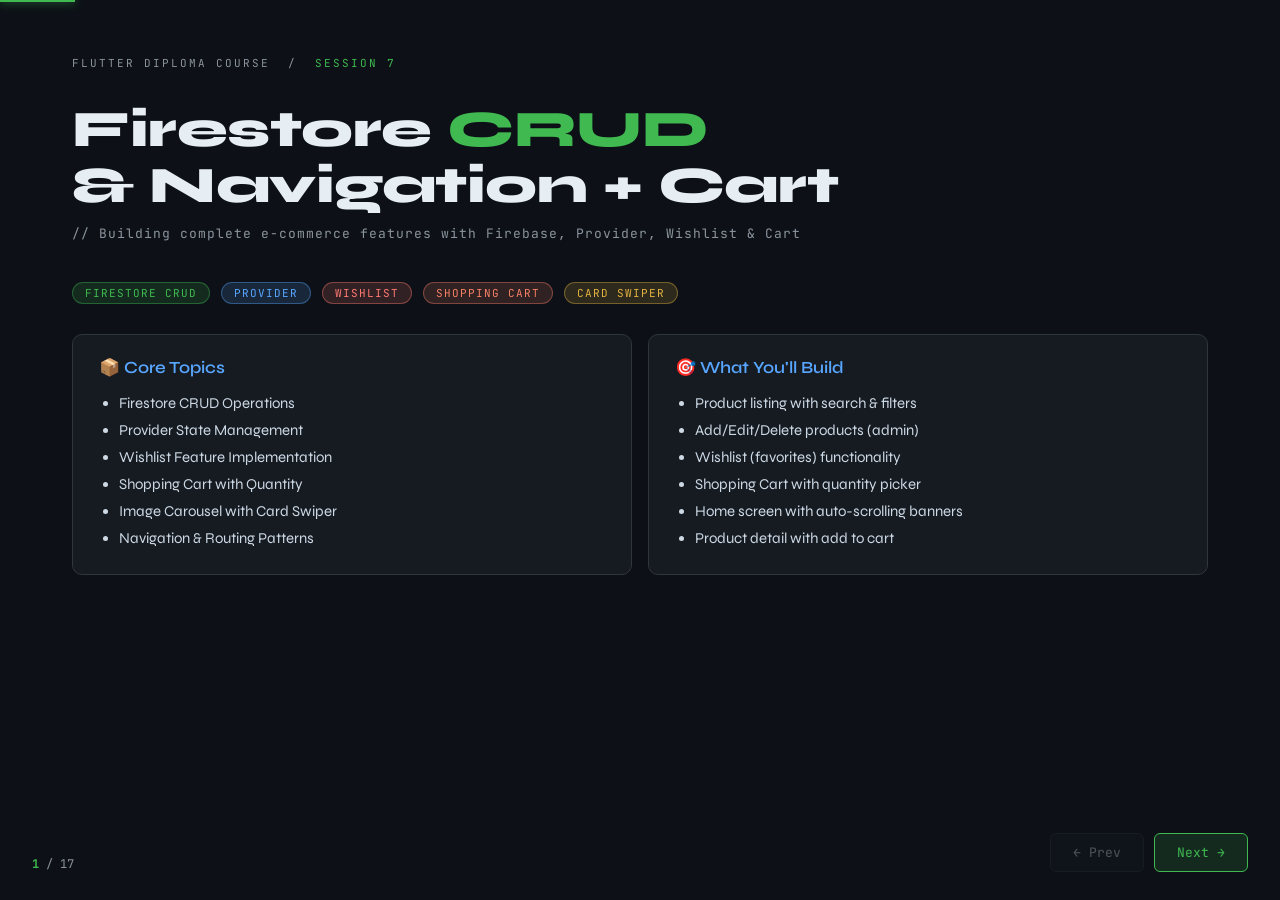
==== commit aa507c93: "More updates" ====
--- a/index.html
+++ b/index.html
@@ -206,6 +206,13 @@
       margin: 16px 0;
     }
 
+    .grid-3 {
+      display: grid;
+      grid-template-columns: repeat(3, 1fr);
+      gap: 16px;
+      margin: 16px 0;
+    }
+
     .nav-grid {
       display: grid;
       grid-template-columns: 1fr 1fr;
@@ -275,6 +282,7 @@
     .tag-blue  { background: rgba(88,166,255,0.15); color: var(--blue); border: 1px solid rgba(88,166,255,0.4); }
     .tag-red   { background: rgba(255,123,114,0.15); color: var(--red); border: 1px solid rgba(255,123,114,0.4); }
     .tag-yellow{ background: rgba(227,179,65,0.15); color: var(--yellow); border: 1px solid rgba(227,179,65,0.4); }
+    .tag-orange{ background: rgba(247,129,102,0.15); color: var(--orange); border: 1px solid rgba(247,129,102,0.4); }
 
     .flow {
       display: flex; align-items: center;
@@ -354,7 +362,7 @@
 
     @media (max-width: 700px) {
       .slide { padding: 32px 24px 80px; }
-      .crud-grid, .grid-2, .nav-grid { grid-template-columns: 1fr; }
+      .crud-grid, .grid-2, .grid-3, .nav-grid { grid-template-columns: 1fr; }
     }
   </style>
 </head>
@@ -367,12 +375,13 @@
   <!-- SLIDE 1: Title -->
   <div class="slide active" id="slide1">
     <div class="slide-num">Flutter Diploma Course &nbsp;/&nbsp; <span>Session 7</span></div>
-    <div class="slide-title">Firestore <span class="accent">CRUD</span><br>&amp; Navigation + Wishlist</div>
-    <div class="slide-sub">// Building complete e-commerce features with Firebase, Provider &amp; Card Swiper</div>
+    <div class="slide-title">Firestore <span class="accent">CRUD</span><br>&amp; Navigation + Cart</div>
+    <div class="slide-sub">// Building complete e-commerce features with Firebase, Provider, Wishlist &amp; Cart</div>
     <div class="title-tag-row">
       <span class="tag tag-green">Firestore CRUD</span>
       <span class="tag tag-blue">Provider</span>
       <span class="tag tag-red">Wishlist</span>
+      <span class="tag tag-orange">Shopping Cart</span>
       <span class="tag tag-yellow">Card Swiper</span>
     </div>
     <div class="grid-2">
@@ -382,6 +391,7 @@
           <li>Firestore CRUD Operations</li>
           <li>Provider State Management</li>
           <li>Wishlist Feature Implementation</li>
+          <li>Shopping Cart with Quantity</li>
           <li>Image Carousel with Card Swiper</li>
           <li>Navigation & Routing Patterns</li>
         </ul>
@@ -392,8 +402,9 @@
           <li>Product listing with search & filters</li>
           <li>Add/Edit/Delete products (admin)</li>
           <li>Wishlist (favorites) functionality</li>
+          <li>Shopping Cart with quantity picker</li>
           <li>Home screen with auto-scrolling banners</li>
-          <li>Product detail with quantity picker</li>
+          <li>Product detail with add to cart</li>
         </ul>
       </div>
     </div>
@@ -401,7 +412,7 @@
 
   <!-- SLIDE 2: What is CRUD -->
   <div class="slide" id="slide2">
-    <div class="slide-num">Slide <span>02</span> / 16</div>
+    <div class="slide-num">Slide <span>02</span> / 17</div>
     <h2>What is <span style="color:var(--green)">CRUD?</span></h2>
     <div class="slide-sub">// The four fundamental database operations</div>
     <div class="crud-grid">
@@ -443,9 +454,117 @@
     </div>
   </div>
 
-  <!-- SLIDE 3: Wishlist Provider -->
+  <!-- SLIDE 3: Cart Provider -->
   <div class="slide" id="slide3">
-    <div class="slide-num">Slide <span>03</span> / 16</div>
+    <div class="slide-num">Slide <span>03</span> / 17</div>
+    <h2>🛒 Cart <span style="color:var(--orange)">Provider</span></h2>
+    <div class="slide-sub">// Managing shopping cart state with Provider</div>
+    <div class="code" data-lang="Dart">
+<span class="kw">class</span> <span class="ty">CartProvider</span> <span class="kw">with</span> <span class="ty">ChangeNotifier</span> {<br>
+&nbsp;&nbsp;<span class="kw">final</span> <span class="ty">Map</span>&lt;<span class="ty">String</span>, <span class="ty">CartModel</span>&gt; _cartItems = {};<br><br>
+&nbsp;&nbsp;<span class="ty">Map</span>&lt;<span class="ty">String</span>, <span class="ty">CartModel</span>&gt; <span class="kw">get</span> cartItems =&gt; _cartItems;<br>
+&nbsp;&nbsp;<span class="kw">int</span> <span class="kw">get</span> cartCount =&gt; _cartItems.length;<br>
+&nbsp;&nbsp;<span class="kw">double</span> <span class="kw">get</span> totalAmount {<br>
+&nbsp;&nbsp;&nbsp;&nbsp;<span class="kw">double</span> total = <span class="num">0.0</span>;<br>
+&nbsp;&nbsp;&nbsp;&nbsp;<span class="kw">for</span> (<span class="kw">var</span> item <span class="kw">in</span> _cartItems.values) {<br>
+&nbsp;&nbsp;&nbsp;&nbsp;&nbsp;&nbsp;total += item.price * item.quantity;<br>
+&nbsp;&nbsp;&nbsp;&nbsp;}<br>
+&nbsp;&nbsp;&nbsp;&nbsp;<span class="kw">return</span> total;<br>
+&nbsp;&nbsp;}<br><br>
+&nbsp;&nbsp;<span class="kw">void</span> <span class="fn">addToCart</span>({<span class="kw">required</span> <span class="ty">ProductModel</span> product}) {<br>
+&nbsp;&nbsp;&nbsp;&nbsp;<span class="kw">if</span> (_cartItems.<span class="fn">containsKey</span>(product.id)) {<br>
+&nbsp;&nbsp;&nbsp;&nbsp;&nbsp;&nbsp;_cartItems[product.id]!.quantity++;<br>
+&nbsp;&nbsp;&nbsp;&nbsp;} <span class="kw">else</span> {<br>
+&nbsp;&nbsp;&nbsp;&nbsp;&nbsp;&nbsp;_cartItems[product.id] = <span class="ty">CartModel</span>(<br>
+&nbsp;&nbsp;&nbsp;&nbsp;&nbsp;&nbsp;&nbsp;&nbsp;productId: product.id,<br>
+&nbsp;&nbsp;&nbsp;&nbsp;&nbsp;&nbsp;&nbsp;&nbsp;price: product.price,<br>
+&nbsp;&nbsp;&nbsp;&nbsp;&nbsp;&nbsp;&nbsp;&nbsp;quantity: <span class="num">1</span>,<br>
+&nbsp;&nbsp;&nbsp;&nbsp;&nbsp;&nbsp;);<br>
+&nbsp;&nbsp;&nbsp;&nbsp;}<br>
+&nbsp;&nbsp;&nbsp;&nbsp;<span class="fn">notifyListeners</span>();<br>
+&nbsp;&nbsp;}<br>
+}
+    </div>
+    <div class="grid-2">
+      <div class="card">
+        <h3>Cart Features</h3>
+        <ul>
+          <li>✅ Add/Remove items</li>
+          <li>✅ Update quantities</li>
+          <li>✅ Calculate totals</li>
+          <li>✅ Persist during session</li>
+        </ul>
+      </div>
+      <div class="card">
+        <h3>Cart Model</h3>
+        <div class="code" style="margin:0;padding:12px">
+<span class="kw">class</span> <span class="ty">CartModel</span> {<br>
+&nbsp;&nbsp;<span class="kw">final</span> <span class="ty">String</span> productId;<br>
+&nbsp;&nbsp;<span class="kw">final</span> <span class="ty">double</span> price;<br>
+&nbsp;&nbsp;<span class="kw">int</span> quantity;<br>
+}
+        </div>
+      </div>
+    </div>
+  </div>
+
+  <!-- SLIDE 4: Add to Cart Button -->
+  <div class="slide" id="slide4">
+    <div class="slide-num">Slide <span>04</span> / 17</div>
+    <h2>➕ Add to Cart <span style="color:var(--green)">Button</span></h2>
+    <div class="slide-sub">// Reusable add to cart widget with visual feedback</div>
+    <div class="code" data-lang="Dart">
+<span class="kw">class</span> <span class="ty">AddToCartButton</span> <span class="kw">extends</span> <span class="ty">StatelessWidget</span> {<br>
+&nbsp;&nbsp;<span class="kw">final</span> <span class="ty">ProductModel</span> product;<br>
+&nbsp;&nbsp;<span class="kw">final</span> <span class="ty">bool</span> isCompact;<br><br>
+&nbsp;&nbsp;<span class="op">@override</span><br>
+&nbsp;&nbsp;<span class="ty">Widget</span> <span class="fn">build</span>(<span class="ty">BuildContext</span> context) {<br>
+&nbsp;&nbsp;&nbsp;&nbsp;<span class="kw">final</span> cartProvider = <span class="ty">Provider</span>.<span class="fn">of</span>&lt;<span class="ty">CartProvider</span>&gt;(context);<br>
+&nbsp;&nbsp;&nbsp;&nbsp;<span class="kw">final</span> isInCart = cartProvider.<span class="fn">isInCart</span>(product.id);<br><br>
+&nbsp;&nbsp;&nbsp;&nbsp;<span class="kw">return</span> <span class="ty">Material</span>(<br>
+&nbsp;&nbsp;&nbsp;&nbsp;&nbsp;&nbsp;borderRadius: <span class="ty">BorderRadius</span>.<span class="fn">circular</span>(<span class="num">25</span>),<br>
+&nbsp;&nbsp;&nbsp;&nbsp;&nbsp;&nbsp;color: isInCart ? <span class="ty">Colors</span>.green : <span class="ty">Colors</span>.blue,<br>
+&nbsp;&nbsp;&nbsp;&nbsp;&nbsp;&nbsp;child: <span class="ty">InkWell</span>(<br>
+&nbsp;&nbsp;&nbsp;&nbsp;&nbsp;&nbsp;&nbsp;&nbsp;borderRadius: <span class="ty">BorderRadius</span>.<span class="fn">circular</span>(<span class="num">25</span>),<br>
+&nbsp;&nbsp;&nbsp;&nbsp;&nbsp;&nbsp;&nbsp;&nbsp;onTap: () {<br>
+&nbsp;&nbsp;&nbsp;&nbsp;&nbsp;&nbsp;&nbsp;&nbsp;&nbsp;&nbsp;<span class="kw">if</span> (product.stock &gt; <span class="num">0</span>) {<br>
+&nbsp;&nbsp;&nbsp;&nbsp;&nbsp;&nbsp;&nbsp;&nbsp;&nbsp;&nbsp;&nbsp;&nbsp;cartProvider.<span class="fn">addToCart</span>(product: product);<br>
+&nbsp;&nbsp;&nbsp;&nbsp;&nbsp;&nbsp;&nbsp;&nbsp;&nbsp;&nbsp;&nbsp;&nbsp;<span class="cm">// Show success message</span><br>
+&nbsp;&nbsp;&nbsp;&nbsp;&nbsp;&nbsp;&nbsp;&nbsp;&nbsp;&nbsp;}<br>
+&nbsp;&nbsp;&nbsp;&nbsp;&nbsp;&nbsp;&nbsp;&nbsp;},<br>
+&nbsp;&nbsp;&nbsp;&nbsp;&nbsp;&nbsp;&nbsp;&nbsp;child: <span class="ty">Padding</span>(<br>
+&nbsp;&nbsp;&nbsp;&nbsp;&nbsp;&nbsp;&nbsp;&nbsp;&nbsp;&nbsp;padding: isCompact <br>
+&nbsp;&nbsp;&nbsp;&nbsp;&nbsp;&nbsp;&nbsp;&nbsp;&nbsp;&nbsp;&nbsp;&nbsp;? <span class="kw">const</span> <span class="ty">EdgeInsets</span>.all(<span class="num">8</span>) <br>
+&nbsp;&nbsp;&nbsp;&nbsp;&nbsp;&nbsp;&nbsp;&nbsp;&nbsp;&nbsp;&nbsp;&nbsp;: <span class="kw">const</span> <span class="ty">EdgeInsets</span>.symmetric(horizontal: <span class="num">12</span>, vertical: <span class="num">6</span>),<br>
+&nbsp;&nbsp;&nbsp;&nbsp;&nbsp;&nbsp;&nbsp;&nbsp;&nbsp;&nbsp;child: <span class="ty">Row</span>(<br>
+&nbsp;&nbsp;&nbsp;&nbsp;&nbsp;&nbsp;&nbsp;&nbsp;&nbsp;&nbsp;&nbsp;&nbsp;mainAxisSize: <span class="ty">MainAxisSize</span>.min,<br>
+&nbsp;&nbsp;&nbsp;&nbsp;&nbsp;&nbsp;&nbsp;&nbsp;&nbsp;&nbsp;&nbsp;&nbsp;children: [<br>
+&nbsp;&nbsp;&nbsp;&nbsp;&nbsp;&nbsp;&nbsp;&nbsp;&nbsp;&nbsp;&nbsp;&nbsp;&nbsp;&nbsp;<span class="ty">Icon</span>(<br>
+&nbsp;&nbsp;&nbsp;&nbsp;&nbsp;&nbsp;&nbsp;&nbsp;&nbsp;&nbsp;&nbsp;&nbsp;&nbsp;&nbsp;&nbsp;&nbsp;isInCart ? <span class="ty">Icons</span>.check : <span class="ty">Icons</span>.shopping_cart,<br>
+&nbsp;&nbsp;&nbsp;&nbsp;&nbsp;&nbsp;&nbsp;&nbsp;&nbsp;&nbsp;&nbsp;&nbsp;&nbsp;&nbsp;&nbsp;&nbsp;color: <span class="ty">Colors</span>.white,<br>
+&nbsp;&nbsp;&nbsp;&nbsp;&nbsp;&nbsp;&nbsp;&nbsp;&nbsp;&nbsp;&nbsp;&nbsp;&nbsp;&nbsp;),<br>
+&nbsp;&nbsp;&nbsp;&nbsp;&nbsp;&nbsp;&nbsp;&nbsp;&nbsp;&nbsp;&nbsp;&nbsp;&nbsp;&nbsp;<span class="kw">if</span> (!isCompact && !isInCart) <span class="ty">SizedBox</span>(width: <span class="num">4</span>),<br>
+&nbsp;&nbsp;&nbsp;&nbsp;&nbsp;&nbsp;&nbsp;&nbsp;&nbsp;&nbsp;&nbsp;&nbsp;&nbsp;&nbsp;<span class="kw">if</span> (!isCompact && !isInCart) <span class="ty">Text</span>(<span class="str">'Add'</span>, style: <span class="ty">TextStyle</span>(color: <span class="ty">Colors</span>.white)),<br>
+&nbsp;&nbsp;&nbsp;&nbsp;&nbsp;&nbsp;&nbsp;&nbsp;&nbsp;&nbsp;&nbsp;&nbsp;],<br>
+&nbsp;&nbsp;&nbsp;&nbsp;&nbsp;&nbsp;&nbsp;&nbsp;&nbsp;&nbsp;),<br>
+&nbsp;&nbsp;&nbsp;&nbsp;&nbsp;&nbsp;&nbsp;&nbsp;),<br>
+&nbsp;&nbsp;&nbsp;&nbsp;&nbsp;&nbsp;),<br>
+&nbsp;&nbsp;&nbsp;&nbsp;);<br>
+&nbsp;&nbsp;}<br>
+}
+    </div>
+    <div class="flow">
+      <span class="flow-step">User taps</span><span class="flow-arrow">→</span>
+      <span class="flow-step">Check stock</span><span class="flow-arrow">→</span>
+      <span class="flow-step">Check if in cart</span><span class="flow-arrow">→</span>
+      <span class="flow-step">Add/Update quantity</span><span class="flow-arrow">→</span>
+      <span class="flow-step">Update UI</span>
+    </div>
+  </div>
+
+  <!-- SLIDE 5: Wishlist Provider -->
+  <div class="slide" id="slide5">
+    <div class="slide-num">Slide <span>05</span> / 17</div>
     <h2>❤️ Wishlist <span style="color:var(--red)">Provider</span></h2>
     <div class="slide-sub">// Managing favorites locally or in Firestore</div>
     <div class="code" data-lang="Dart">
@@ -484,9 +603,9 @@
     </div>
   </div>
 
-  <!-- SLIDE 4: Heart Button Widget -->
-  <div class="slide" id="slide4">
-    <div class="slide-num">Slide <span>04</span> / 16</div>
+  <!-- SLIDE 6: Heart Button Widget -->
+  <div class="slide" id="slide6">
+    <div class="slide-num">Slide <span>06</span> / 17</div>
     <h2>❤️ Heart Button <span style="color:var(--orange)">Widget</span></h2>
     <div class="slide-sub">// Reusable favorite toggler with visual feedback</div>
     <div class="code" data-lang="Dart">
@@ -499,29 +618,25 @@
 &nbsp;&nbsp;&nbsp;&nbsp;<span class="kw">final</span> wishlistProvider = <span class="ty">Provider</span>.<span class="fn">of</span>&lt;<span class="ty">WishlistProvider</span>&gt;(context);<br>
 &nbsp;&nbsp;&nbsp;&nbsp;<span class="kw">final</span> isInWishlist = wishlistProvider.<span class="fn">isProdinWishList</span>(<br>
 &nbsp;&nbsp;&nbsp;&nbsp;&nbsp;&nbsp;productId: product.id);<br><br>
-&nbsp;&nbsp;&nbsp;&nbsp;<span class="kw">return</span> <span class="ty">IconButton</span>(<br>
-&nbsp;&nbsp;&nbsp;&nbsp;&nbsp;&nbsp;onPressed: () =&gt; wishlistProvider.<span class="fn">addOrRemoveFromWishList</span>(product: product),<br>
-&nbsp;&nbsp;&nbsp;&nbsp;&nbsp;&nbsp;icon: <span class="ty">Icon</span>(<br>
-&nbsp;&nbsp;&nbsp;&nbsp;&nbsp;&nbsp;&nbsp;&nbsp;isInWishlist ? <span class="ty">Icons</span>.favorite : <span class="ty">Icons</span>.favorite_border,<br>
-&nbsp;&nbsp;&nbsp;&nbsp;&nbsp;&nbsp;&nbsp;&nbsp;color: isInWishlist ? <span class="ty">Colors</span>.red : <span class="ty">Colors</span>.grey,<br>
-&nbsp;&nbsp;&nbsp;&nbsp;&nbsp;&nbsp;&nbsp;&nbsp;size: size,<br>
+&nbsp;&nbsp;&nbsp;&nbsp;<span class="kw">return</span> <span class="ty">Container</span>(<br>
+&nbsp;&nbsp;&nbsp;&nbsp;&nbsp;&nbsp;decoration: <span class="ty">BoxDecoration</span>(color: bkgColor, shape: <span class="ty">BoxShape</span>.circle),<br>
+&nbsp;&nbsp;&nbsp;&nbsp;&nbsp;&nbsp;child: <span class="ty">IconButton</span>(<br>
+&nbsp;&nbsp;&nbsp;&nbsp;&nbsp;&nbsp;&nbsp;&nbsp;onPressed: () =&gt; wishlistProvider.<span class="fn">addOrRemoveFromWishList</span>(product: product),<br>
+&nbsp;&nbsp;&nbsp;&nbsp;&nbsp;&nbsp;&nbsp;&nbsp;icon: <span class="ty">Icon</span>(<br>
+&nbsp;&nbsp;&nbsp;&nbsp;&nbsp;&nbsp;&nbsp;&nbsp;&nbsp;&nbsp;isInWishlist ? <span class="ty">Icons</span>.favorite : <span class="ty">Icons</span>.favorite_border,<br>
+&nbsp;&nbsp;&nbsp;&nbsp;&nbsp;&nbsp;&nbsp;&nbsp;&nbsp;&nbsp;color: isInWishlist ? <span class="ty">Colors</span>.red : <span class="ty">Colors</span>.grey,<br>
+&nbsp;&nbsp;&nbsp;&nbsp;&nbsp;&nbsp;&nbsp;&nbsp;&nbsp;&nbsp;size: size,<br>
+&nbsp;&nbsp;&nbsp;&nbsp;&nbsp;&nbsp;&nbsp;&nbsp;),<br>
 &nbsp;&nbsp;&nbsp;&nbsp;&nbsp;&nbsp;),<br>
 &nbsp;&nbsp;&nbsp;&nbsp;);<br>
 &nbsp;&nbsp;}<br>
 }
     </div>
-    <div class="flow">
-      <span class="flow-step">User taps</span><span class="flow-arrow">→</span>
-      <span class="flow-step">Check status</span><span class="flow-arrow">→</span>
-      <span class="flow-step">Add/Remove from Map</span><span class="flow-arrow">→</span>
-      <span class="flow-step">notifyListeners()</span><span class="flow-arrow">→</span>
-      <span class="flow-step">UI updates color</span>
-    </div>
-  </div>
-
-  <!-- SLIDE 5: Card Swiper Package -->
-  <div class="slide" id="slide5">
-    <div class="slide-num">Slide <span>05</span> / 16</div>
+  </div>
+
+  <!-- SLIDE 7: Card Swiper Package -->
+  <div class="slide" id="slide7">
+    <div class="slide-num">Slide <span>07</span> / 17</div>
     <h2>🖼️ Card Swiper <span style="color:var(--cyan)">Package</span></h2>
     <div class="slide-sub">// Adding auto-scrolling image carousels to your app</div>
     <div class="code" data-lang="Dart">
@@ -548,43 +663,35 @@
 &nbsp;&nbsp;)<br>
 )
     </div>
-    <div class="card">
-      <h3>Swiper Features</h3>
-      <ul>
-        <li>⏩ <strong>autoplay</strong> — Auto-scroll through images</li>
-        <li>🎯 <strong>pagination</strong> — Visual dot indicators</li>
-        <li>🔄 <strong>loop</strong> — Infinite scrolling (optional)</li>
-        <li>📱 <strong>responsive</strong> — Works on any screen size</li>
-      </ul>
-    </div>
-  </div>
-
-  <!-- SLIDE 6: HomeScreen with Swiper + Wishlist -->
-  <div class="slide" id="slide6">
-    <div class="slide-num">Slide <span>06</span> / 16</div>
-    <h2>🏠 Complete <span style="color:var(--green)">HomeScreen</span></h2>
-    <div class="slide-sub">// Integrating carousel, categories, and product grid</div>
+  </div>
+
+  <!-- SLIDE 8: Product Widget with Cart -->
+  <div class="slide" id="slide8">
+    <div class="slide-num">Slide <span>08</span> / 17</div>
+    <h2>📦 Product <span style="color:var(--green)">Widget</span> with Cart</h2>
+    <div class="slide-sub">// Reusable product card with add to cart + wishlist</div>
     <div class="code" data-lang="Dart">
-<span class="kw">class</span> <span class="ty">HomeScreen</span> <span class="kw">extends</span> <span class="ty">StatelessWidget</span> {<br>
+<span class="kw">class</span> <span class="ty">ProductWidget</span> <span class="kw">extends</span> <span class="ty">StatelessWidget</span> {<br>
+&nbsp;&nbsp;<span class="kw">final</span> <span class="ty">ProductModel</span> product;<br>
+&nbsp;&nbsp;<span class="kw">final</span> <span class="ty">bool</span> isCompact;<br><br>
 &nbsp;&nbsp;<span class="op">@override</span><br>
 &nbsp;&nbsp;<span class="ty">Widget</span> <span class="fn">build</span>(<span class="ty">BuildContext</span> context) {<br>
-&nbsp;&nbsp;&nbsp;&nbsp;<span class="kw">return</span> <span class="ty">Scaffold</span>(<br>
-&nbsp;&nbsp;&nbsp;&nbsp;&nbsp;&nbsp;appBar: <span class="ty">AppBar</span>(<br>
-&nbsp;&nbsp;&nbsp;&nbsp;&nbsp;&nbsp;&nbsp;&nbsp;title: <span class="ty">Text</span>(<span class="str">'SmartShop'</span>),<br>
-&nbsp;&nbsp;&nbsp;&nbsp;&nbsp;&nbsp;&nbsp;&nbsp;actions: [<span class="ty">HeartButtonWidget</span>(product: ...)],<br>
-&nbsp;&nbsp;&nbsp;&nbsp;&nbsp;&nbsp;),<br>
-&nbsp;&nbsp;&nbsp;&nbsp;&nbsp;&nbsp;body: <span class="ty">SingleChildScrollView</span>(<br>
-&nbsp;&nbsp;&nbsp;&nbsp;&nbsp;&nbsp;&nbsp;&nbsp;child: <span class="ty">Column</span>(<br>
-&nbsp;&nbsp;&nbsp;&nbsp;&nbsp;&nbsp;&nbsp;&nbsp;&nbsp;&nbsp;children: [<br>
-&nbsp;&nbsp;&nbsp;&nbsp;&nbsp;&nbsp;&nbsp;&nbsp;&nbsp;&nbsp;&nbsp;&nbsp;<span class="cm">// Banner Carousel</span><br>
-&nbsp;&nbsp;&nbsp;&nbsp;&nbsp;&nbsp;&nbsp;&nbsp;&nbsp;&nbsp;&nbsp;&nbsp;<span class="ty">Swiper</span>(...),<br>
-&nbsp;&nbsp;&nbsp;&nbsp;&nbsp;&nbsp;&nbsp;&nbsp;&nbsp;&nbsp;&nbsp;&nbsp;<span class="cm">// Category Row</span><br>
-&nbsp;&nbsp;&nbsp;&nbsp;&nbsp;&nbsp;&nbsp;&nbsp;&nbsp;&nbsp;&nbsp;&nbsp;<span class="ty">CategoryRow</span>(),<br>
-&nbsp;&nbsp;&nbsp;&nbsp;&nbsp;&nbsp;&nbsp;&nbsp;&nbsp;&nbsp;&nbsp;&nbsp;<span class="cm">// Featured Products Grid</span><br>
-&nbsp;&nbsp;&nbsp;&nbsp;&nbsp;&nbsp;&nbsp;&nbsp;&nbsp;&nbsp;&nbsp;&nbsp;<span class="ty">FeaturedProducts</span>(),<br>
-&nbsp;&nbsp;&nbsp;&nbsp;&nbsp;&nbsp;&nbsp;&nbsp;&nbsp;&nbsp;&nbsp;&nbsp;<span class="ty">ProductWidget</span>(product: product),<br>
-&nbsp;&nbsp;&nbsp;&nbsp;&nbsp;&nbsp;&nbsp;&nbsp;&nbsp;&nbsp;],<br>
-&nbsp;&nbsp;&nbsp;&nbsp;&nbsp;&nbsp;&nbsp;&nbsp;),<br>
+&nbsp;&nbsp;&nbsp;&nbsp;<span class="kw">final</span> cartProvider = <span class="ty">Provider</span>.<span class="fn">of</span>&lt;<span class="ty">CartProvider</span>&gt;(context);<br>
+&nbsp;&nbsp;&nbsp;&nbsp;<span class="kw">final</span> isInCart = cartProvider.<span class="fn">isInCart</span>(product.id);<br><br>
+&nbsp;&nbsp;&nbsp;&nbsp;<span class="kw">return</span> <span class="ty">Container</span>(<br>
+&nbsp;&nbsp;&nbsp;&nbsp;&nbsp;&nbsp;decoration: <span class="ty">BoxDecoration</span>(...),<br>
+&nbsp;&nbsp;&nbsp;&nbsp;&nbsp;&nbsp;child: <span class="ty">Column</span>(<br>
+&nbsp;&nbsp;&nbsp;&nbsp;&nbsp;&nbsp;&nbsp;&nbsp;children: [<br>
+&nbsp;&nbsp;&nbsp;&nbsp;&nbsp;&nbsp;&nbsp;&nbsp;&nbsp;&nbsp;<span class="cm">// Image with heart overlay</span><br>
+&nbsp;&nbsp;&nbsp;&nbsp;&nbsp;&nbsp;&nbsp;&nbsp;&nbsp;&nbsp;<span class="ty">Stack</span>(...),<br>
+&nbsp;&nbsp;&nbsp;&nbsp;&nbsp;&nbsp;&nbsp;&nbsp;&nbsp;&nbsp;<span class="cm">// Product info with price and add button</span><br>
+&nbsp;&nbsp;&nbsp;&nbsp;&nbsp;&nbsp;&nbsp;&nbsp;&nbsp;&nbsp;<span class="ty">Row</span>(<br>
+&nbsp;&nbsp;&nbsp;&nbsp;&nbsp;&nbsp;&nbsp;&nbsp;&nbsp;&nbsp;&nbsp;&nbsp;children: [<br>
+&nbsp;&nbsp;&nbsp;&nbsp;&nbsp;&nbsp;&nbsp;&nbsp;&nbsp;&nbsp;&nbsp;&nbsp;&nbsp;&nbsp;<span class="ty">Text</span>(<span class="str">'KES \${product.price}'</span>),<br>
+&nbsp;&nbsp;&nbsp;&nbsp;&nbsp;&nbsp;&nbsp;&nbsp;&nbsp;&nbsp;&nbsp;&nbsp;&nbsp;&nbsp;<span class="ty">AddToCartButton</span>(product: product, isCompact: isCompact),<br>
+&nbsp;&nbsp;&nbsp;&nbsp;&nbsp;&nbsp;&nbsp;&nbsp;&nbsp;&nbsp;&nbsp;&nbsp;],<br>
+&nbsp;&nbsp;&nbsp;&nbsp;&nbsp;&nbsp;&nbsp;&nbsp;&nbsp;&nbsp;),<br>
+&nbsp;&nbsp;&nbsp;&nbsp;&nbsp;&nbsp;&nbsp;&nbsp;],<br>
 &nbsp;&nbsp;&nbsp;&nbsp;&nbsp;&nbsp;),<br>
 &nbsp;&nbsp;&nbsp;&nbsp;);<br>
 &nbsp;&nbsp;}<br>
@@ -592,27 +699,41 @@
     </div>
   </div>
 
-  <!-- SLIDE 7: Wishlist Screen -->
-  <div class="slide" id="slide7">
-    <div class="slide-num">Slide <span>07</span> / 16</div>
-    <h2>❤️ Wishlist <span style="color:var(--red)">Screen</span></h2>
-    <div class="slide-sub">// Displaying favorite products</div>
+  <!-- SLIDE 9: Cart Screen -->
+  <div class="slide" id="slide9">
+    <div class="slide-num">Slide <span>09</span> / 17</div>
+    <h2>🛒 Cart <span style="color:var(--orange)">Screen</span></h2>
+    <div class="slide-sub">// Displaying cart items with quantity controls</div>
     <div class="code" data-lang="Dart">
-<span class="kw">class</span> <span class="ty">WishlistScreen</span> <span class="kw">extends</span> <span class="ty">StatelessWidget</span> {<br>
+<span class="kw">class</span> <span class="ty">CartScreen</span> <span class="kw">extends</span> <span class="ty">StatelessWidget</span> {<br>
 &nbsp;&nbsp;<span class="op">@override</span><br>
 &nbsp;&nbsp;<span class="ty">Widget</span> <span class="fn">build</span>(<span class="ty">BuildContext</span> context) {<br>
-&nbsp;&nbsp;&nbsp;&nbsp;<span class="kw">return</span> <span class="ty">Consumer</span>&lt;<span class="ty">WishlistProvider</span>&gt;(<br>
-&nbsp;&nbsp;&nbsp;&nbsp;&nbsp;&nbsp;builder: (ctx, provider, _) {<br>
-&nbsp;&nbsp;&nbsp;&nbsp;&nbsp;&nbsp;&nbsp;&nbsp;<span class="kw">final</span> wishlistProducts = provider.wishlistProducts;<br>
-&nbsp;&nbsp;&nbsp;&nbsp;&nbsp;&nbsp;&nbsp;&nbsp;<span class="kw">if</span> (wishlistProducts.<span class="fn">isEmpty</span>) {<br>
-&nbsp;&nbsp;&nbsp;&nbsp;&nbsp;&nbsp;&nbsp;&nbsp;&nbsp;&nbsp;<span class="kw">return</span> <span class="ty">EmptyBagWidget</span>(...);<br>
-&nbsp;&nbsp;&nbsp;&nbsp;&nbsp;&nbsp;&nbsp;&nbsp;}<br>
-&nbsp;&nbsp;&nbsp;&nbsp;&nbsp;&nbsp;&nbsp;&nbsp;<span class="kw">return</span> <span class="ty">GridView</span>.<span class="fn">builder</span>(<br>
-&nbsp;&nbsp;&nbsp;&nbsp;&nbsp;&nbsp;&nbsp;&nbsp;&nbsp;&nbsp;itemCount: wishlistProducts.length,<br>
-&nbsp;&nbsp;&nbsp;&nbsp;&nbsp;&nbsp;&nbsp;&nbsp;&nbsp;&nbsp;gridDelegate: ...,<br>
-&nbsp;&nbsp;&nbsp;&nbsp;&nbsp;&nbsp;&nbsp;&nbsp;&nbsp;&nbsp;itemBuilder: (ctx, i) =&gt; <span class="ty">ProductWidget</span>(<br>
-&nbsp;&nbsp;&nbsp;&nbsp;&nbsp;&nbsp;&nbsp;&nbsp;&nbsp;&nbsp;&nbsp;&nbsp;product: wishlistProducts[i]<br>
-&nbsp;&nbsp;&nbsp;&nbsp;&nbsp;&nbsp;&nbsp;&nbsp;&nbsp;&nbsp;)<br>
+&nbsp;&nbsp;&nbsp;&nbsp;<span class="kw">return</span> <span class="ty">Consumer</span>&lt;<span class="ty">CartProvider</span>&gt;(<br>
+&nbsp;&nbsp;&nbsp;&nbsp;&nbsp;&nbsp;builder: (ctx, cartProvider, _) {<br>
+&nbsp;&nbsp;&nbsp;&nbsp;&nbsp;&nbsp;&nbsp;&nbsp;<span class="kw">if</span> (cartProvider.cartItems.<span class="fn">isEmpty</span>) {<br>
+&nbsp;&nbsp;&nbsp;&nbsp;&nbsp;&nbsp;&nbsp;&nbsp;&nbsp;&nbsp;<span class="kw">return</span> <span class="ty">EmptyCartWidget</span>();<br>
+&nbsp;&nbsp;&nbsp;&nbsp;&nbsp;&nbsp;&nbsp;&nbsp;}<br><br>
+&nbsp;&nbsp;&nbsp;&nbsp;&nbsp;&nbsp;&nbsp;&nbsp;<span class="kw">return</span> <span class="ty">Column</span>(<br>
+&nbsp;&nbsp;&nbsp;&nbsp;&nbsp;&nbsp;&nbsp;&nbsp;&nbsp;&nbsp;children: [<br>
+&nbsp;&nbsp;&nbsp;&nbsp;&nbsp;&nbsp;&nbsp;&nbsp;&nbsp;&nbsp;&nbsp;&nbsp;<span class="cm">// List of cart items</span><br>
+&nbsp;&nbsp;&nbsp;&nbsp;&nbsp;&nbsp;&nbsp;&nbsp;&nbsp;&nbsp;&nbsp;&nbsp;<span class="ty">Expanded</span>(<br>
+&nbsp;&nbsp;&nbsp;&nbsp;&nbsp;&nbsp;&nbsp;&nbsp;&nbsp;&nbsp;&nbsp;&nbsp;&nbsp;&nbsp;child: <span class="ty">ListView</span>.<span class="fn">builder</span>(<br>
+&nbsp;&nbsp;&nbsp;&nbsp;&nbsp;&nbsp;&nbsp;&nbsp;&nbsp;&nbsp;&nbsp;&nbsp;&nbsp;&nbsp;&nbsp;&nbsp;itemCount: cartProvider.cartItems.length,<br>
+&nbsp;&nbsp;&nbsp;&nbsp;&nbsp;&nbsp;&nbsp;&nbsp;&nbsp;&nbsp;&nbsp;&nbsp;&nbsp;&nbsp;&nbsp;&nbsp;itemBuilder: (ctx, i) =&gt; <span class="ty">CartItemWidget</span>(...),<br>
+&nbsp;&nbsp;&nbsp;&nbsp;&nbsp;&nbsp;&nbsp;&nbsp;&nbsp;&nbsp;&nbsp;&nbsp;&nbsp;&nbsp;),<br>
+&nbsp;&nbsp;&nbsp;&nbsp;&nbsp;&nbsp;&nbsp;&nbsp;&nbsp;&nbsp;&nbsp;&nbsp;),<br>
+&nbsp;&nbsp;&nbsp;&nbsp;&nbsp;&nbsp;&nbsp;&nbsp;&nbsp;&nbsp;&nbsp;&nbsp;<span class="cm">// Bottom total bar</span><br>
+&nbsp;&nbsp;&nbsp;&nbsp;&nbsp;&nbsp;&nbsp;&nbsp;&nbsp;&nbsp;&nbsp;&nbsp;<span class="ty">Container</span>(<br>
+&nbsp;&nbsp;&nbsp;&nbsp;&nbsp;&nbsp;&nbsp;&nbsp;&nbsp;&nbsp;&nbsp;&nbsp;&nbsp;&nbsp;padding: <span class="kw">const</span> <span class="ty">EdgeInsets</span>.all(<span class="num">16</span>),<br>
+&nbsp;&nbsp;&nbsp;&nbsp;&nbsp;&nbsp;&nbsp;&nbsp;&nbsp;&nbsp;&nbsp;&nbsp;&nbsp;&nbsp;child: <span class="ty">Row</span>(<br>
+&nbsp;&nbsp;&nbsp;&nbsp;&nbsp;&nbsp;&nbsp;&nbsp;&nbsp;&nbsp;&nbsp;&nbsp;&nbsp;&nbsp;&nbsp;&nbsp;mainAxisAlignment: <span class="ty">MainAxisAlignment</span>.spaceBetween,<br>
+&nbsp;&nbsp;&nbsp;&nbsp;&nbsp;&nbsp;&nbsp;&nbsp;&nbsp;&nbsp;&nbsp;&nbsp;&nbsp;&nbsp;&nbsp;&nbsp;children: [<br>
+&nbsp;&nbsp;&nbsp;&nbsp;&nbsp;&nbsp;&nbsp;&nbsp;&nbsp;&nbsp;&nbsp;&nbsp;&nbsp;&nbsp;&nbsp;&nbsp;&nbsp;&nbsp;<span class="ty">Text</span>(<span class="str">'Total:'</span>),<br>
+&nbsp;&nbsp;&nbsp;&nbsp;&nbsp;&nbsp;&nbsp;&nbsp;&nbsp;&nbsp;&nbsp;&nbsp;&nbsp;&nbsp;&nbsp;&nbsp;&nbsp;&nbsp;<span class="ty">Text</span>(<span class="str">'KES \${cartProvider.totalAmount}'</span>),<br>
+&nbsp;&nbsp;&nbsp;&nbsp;&nbsp;&nbsp;&nbsp;&nbsp;&nbsp;&nbsp;&nbsp;&nbsp;&nbsp;&nbsp;&nbsp;&nbsp;],<br>
+&nbsp;&nbsp;&nbsp;&nbsp;&nbsp;&nbsp;&nbsp;&nbsp;&nbsp;&nbsp;&nbsp;&nbsp;&nbsp;&nbsp;),<br>
+&nbsp;&nbsp;&nbsp;&nbsp;&nbsp;&nbsp;&nbsp;&nbsp;&nbsp;&nbsp;&nbsp;&nbsp;),<br>
+&nbsp;&nbsp;&nbsp;&nbsp;&nbsp;&nbsp;&nbsp;&nbsp;&nbsp;&nbsp;],<br>
 &nbsp;&nbsp;&nbsp;&nbsp;&nbsp;&nbsp;&nbsp;&nbsp;);<br>
 &nbsp;&nbsp;&nbsp;&nbsp;&nbsp;&nbsp;},<br>
 &nbsp;&nbsp;&nbsp;&nbsp;);<br>
@@ -621,9 +742,9 @@
     </div>
   </div>
 
-  <!-- SLIDE 8: Navigation Types -->
-  <div class="slide" id="slide8">
-    <div class="slide-num">Slide <span>08</span> / 16</div>
+  <!-- SLIDE 10: Navigation Types -->
+  <div class="slide" id="slide10">
+    <div class="slide-num">Slide <span>10</span> / 17</div>
     <h2>Navigation <span style="color:var(--blue)">in Flutter</span></h2>
     <div class="slide-sub">// Navigator 2.0 patterns and best practices</div>
     <div class="nav-grid">
@@ -640,9 +761,9 @@
     </table>
   </div>
 
-  <!-- SLIDE 9: Passing Data to Detail Screen -->
-  <div class="slide" id="slide9">
-    <div class="slide-num">Slide <span>09</span> / 16</div>
+  <!-- SLIDE 11: Passing Data to Detail Screen -->
+  <div class="slide" id="slide11">
+    <div class="slide-num">Slide <span>11</span> / 17</div>
     <h2>Passing Data <span style="color:var(--yellow)">to Detail Screen</span></h2>
     <div class="slide-sub">// Two approaches explained</div>
     <div class="grid-2">
@@ -676,9 +797,9 @@
     </div>
   </div>
 
-  <!-- SLIDE 10: CREATE Operation -->
-  <div class="slide" id="slide10">
-    <div class="slide-num">Slide <span>10</span> / 16</div>
+  <!-- SLIDE 12: CREATE Operation -->
+  <div class="slide" id="slide12">
+    <div class="slide-num">Slide <span>12</span> / 17</div>
     <h2>➕ CREATE <span style="color:var(--green)">Implementation</span></h2>
     <div class="slide-sub">// Adding a new product to Firestore</div>
     <div class="flow">
@@ -709,9 +830,9 @@
     </div>
   </div>
 
-  <!-- SLIDE 11: READ Operation -->
-  <div class="slide" id="slide11">
-    <div class="slide-num">Slide <span>11</span> / 16</div>
+  <!-- SLIDE 13: READ Operation -->
+  <div class="slide" id="slide13">
+    <div class="slide-num">Slide <span>13</span> / 17</div>
     <h2>📖 READ <span style="color:var(--blue)">Implementation</span></h2>
     <div class="slide-sub">// Fetching products from Firestore</div>
     <div class="code" data-lang="Dart">
@@ -736,9 +857,9 @@
     </div>
   </div>
 
-  <!-- SLIDE 12: UPDATE & DELETE -->
-  <div class="slide" id="slide12">
-    <div class="slide-num">Slide <span>12</span> / 16</div>
+  <!-- SLIDE 14: UPDATE & DELETE -->
+  <div class="slide" id="slide14">
+    <div class="slide-num">Slide <span>14</span> / 17</div>
     <h2>✏️ UPDATE &amp; <span style="color:var(--red)">DELETE</span></h2>
     <div class="slide-sub">// Modifying and removing documents</div>
     <div class="grid-2">
@@ -775,9 +896,9 @@
     </div>
   </div>
 
-  <!-- SLIDE 13: SearchScreen with Filters -->
-  <div class="slide" id="slide13">
-    <div class="slide-num">Slide <span>13</span> / 16</div>
+  <!-- SLIDE 15: SearchScreen with Filters -->
+  <div class="slide" id="slide15">
+    <div class="slide-num">Slide <span>15</span> / 17</div>
     <h2>🔍 Search <span style="color:var(--cyan)">Screen</span></h2>
     <div class="slide-sub">// Real-time search + category filters</div>
     <div class="code" data-lang="Dart">
@@ -806,39 +927,9 @@
     </div>
   </div>
 
-  <!-- SLIDE 14: Refresh Pattern -->
-  <div class="slide" id="slide14">
-    <div class="slide-num">Slide <span>14</span> / 16</div>
-    <h2>🔄 Refresh Pattern</h2>
-    <div class="slide-sub">// Reloading data after navigation returns</div>
-    <div class="code" data-lang="Dart">
-<span class="cm">// In ProductsScreen.dart</span><br>
-floatingActionButton: <span class="ty">FloatingActionButton</span>(<br>
-&nbsp;&nbsp;onPressed: () <span class="kw">async</span> {<br>
-&nbsp;&nbsp;&nbsp;&nbsp;<span class="kw">final</span> result = <span class="kw">await</span> <span class="ty">Navigator</span>.<span class="fn">push</span>(<br>
-&nbsp;&nbsp;&nbsp;&nbsp;&nbsp;&nbsp;context,<br>
-&nbsp;&nbsp;&nbsp;&nbsp;&nbsp;&nbsp;<span class="ty">MaterialPageRoute</span>(builder: (_) =&gt; <span class="ty">ProductFormScreen</span>()),<br>
-&nbsp;&nbsp;&nbsp;&nbsp;);<br>
-&nbsp;&nbsp;&nbsp;&nbsp;<span class="cm">// Refresh if product was added/updated</span><br>
-&nbsp;&nbsp;&nbsp;&nbsp;<span class="kw">if</span> (result == <span class="kw">true</span> &amp;&amp; mounted) {<br>
-&nbsp;&nbsp;&nbsp;&nbsp;&nbsp;&nbsp;context.<span class="fn">read</span>&lt;<span class="ty">ProductProvider</span>&gt;().<span class="fn">fetchProducts</span>();<br>
-&nbsp;&nbsp;&nbsp;&nbsp;}<br>
-&nbsp;&nbsp;},<br>
-&nbsp;&nbsp;child: <span class="ty">Icon</span>(<span class="ty">Icons</span>.add),<br>
-);
-    </div>
-    <div class="card">
-      <ul>
-        <li>✅ Return <code>true</code> from form screen on success</li>
-        <li>✅ Always check <code>mounted</code> before calling provider methods</li>
-        <li>✅ Refresh after Create, Update, and Delete</li>
-      </ul>
-    </div>
-  </div>
-
-  <!-- SLIDE 15: Complete Architecture -->
-  <div class="slide" id="slide15">
-    <div class="slide-num">Slide <span>15</span> / 16</div>
+  <!-- SLIDE 16: Complete Architecture -->
+  <div class="slide" id="slide16">
+    <div class="slide-num">Slide <span>16</span> / 17</div>
     <h2>🏗️ Complete <span style="color:var(--green)">Architecture</span></h2>
     <div class="diagram">
 <span class="dim-hl">┌───────────── APP FLOW ─────────────────────────────────────────┐</span>
@@ -846,17 +937,17 @@
 │                   ↓                                               │
 │              ProductsScreen (GridView)                           │
 │                   ↓                                               │
-│         ProductDetailScreen ← WishlistScreen                     │
+│         ProductDetailScreen ← WishlistScreen ← CartScreen        │
 │                   ↓                                               │
 │         ProductFormScreen (Add/Edit)                            │
 <span class="dim-hl">└────────────────────────────────────────────────────────────────┘</span>
 
 <span class="dim-blue">┌───────────── PROVIDER LAYER ────────────────────────────────────┐</span>
-│  ProductProvider   │  WishlistProvider   │  UserProvider         │
-│  - fetchProducts   │  - addToWishlist    │  - login/register     │
-│  - addProduct      │  - removeFromWish   │  - getUser            │
-│  - updateProduct   │  - isInWishlist     │                       │
-│  - deleteProduct   │  - clearWishlist    │                       │
+│  ProductProvider   │  WishlistProvider   │  CartProvider         │
+│  - fetchProducts   │  - addToWishlist    │  - addToCart          │
+│  - addProduct      │  - removeFromWish   │  - removeFromCart     │
+│  - updateProduct   │  - isInWishlist     │  - updateQuantity     │
+│  - deleteProduct   │  - clearWishlist    │  - getTotal           │
 <span class="dim-blue">└────────────────────────────────────────────────────────────────┘</span>
 
 <span class="dim-yellow">┌───────────── FIREBASE SERVICES ─────────────────────────────────┐</span>
@@ -865,23 +956,25 @@
     </div>
   </div>
 
-  <!-- SLIDE 16: Homework & Takeaways -->
-  <div class="slide" id="slide16">
-    <div class="slide-num">Slide <span>16</span> / 16</div>
+  <!-- SLIDE 17: Homework & Takeaways -->
+  <div class="slide" id="slide17">
+    <div class="slide-num">Slide <span>17</span> / 17</div>
     <h2>📚 Homework &amp; <span style="color:var(--green)">Takeaways</span></h2>
     <div class="task-list">
       <div class="task-item"><div class="task-num">1</div><div class="task-text">Implement the Card Swiper carousel on your home screen</div></div>
       <div class="task-item"><div class="task-num">2</div><div class="task-text">Add wishlist functionality to the search screen</div></div>
       <div class="task-item"><div class="task-num">3</div><div class="task-text">Create a dedicated WishlistScreen showing saved products</div></div>
-      <div class="task-item"><div class="task-num">4</div><div class="task-text">Implement category filtering in the search screen</div></div>
+      <div class="task-item"><div class="task-num">4</div><div class="task-text">Implement shopping cart with quantity picker</div></div>
       <div class="task-item"><div class="task-num">5</div><div class="task-text">Add delete confirmation dialog for product deletion</div></div>
+      <div class="task-item"><div class="task-num">6</div><div class="task-text">Display cart badge count in app bar</div></div>
     </div>
     <div class="card" style="border-color:rgba(63,185,80,0.4);margin-top:10px">
       <h3>⭐ Bonus Challenges</h3>
       <ul>
-        <li>Persist wishlist to Firestore (save across sessions)</li>
+        <li>Persist wishlist and cart to Firestore (save across sessions)</li>
         <li>Add pull-to-refresh on products screen</li>
         <li>Implement search debouncing for better performance</li>
+        <li>Add stock validation when adding to cart</li>
       </ul>
     </div>
     <div class="takeaway">
@@ -889,20 +982,21 @@
       <div class="takeaway-item"><span class="ti-icon">✓</span>CRUD operations map directly to Firestore methods</div>
       <div class="takeaway-item"><span class="ti-icon">✓</span>Always confirm destructive actions (Delete)</div>
       <div class="takeaway-item"><span class="ti-icon">✓</span>Refresh data after mutations for consistency</div>
-      <div class="takeaway-item"><span class="ti-icon">✓</span>Card Swiper gives professional-looking carousels</div>
+      <div class="takeaway-item"><span class="ti-icon">✓</span>Cart and Wishlist need separate state management</div>
+      <div class="takeaway-item"><span class="ti-icon">✓</span>Validate stock before adding to cart</div>
     </div>
   </div>
 
 </div>
 
-<div id="slide-counter"><span class="cur" id="cur">1</span> / <span id="tot">16</span></div>
+<div id="slide-counter"><span class="cur" id="cur">1</span> / <span id="tot">17</span></div>
 <div id="nav-controls">
   <button class="nav-btn" id="prevBtn" onclick="go(-1)">← Prev</button>
   <button class="nav-btn primary" id="nextBtn" onclick="go(1)">Next →</button>
 </div>
 
 <script>
-  const total = 16;
+  const total = 17;
   let cur = 1;
 
   function go(dir) {
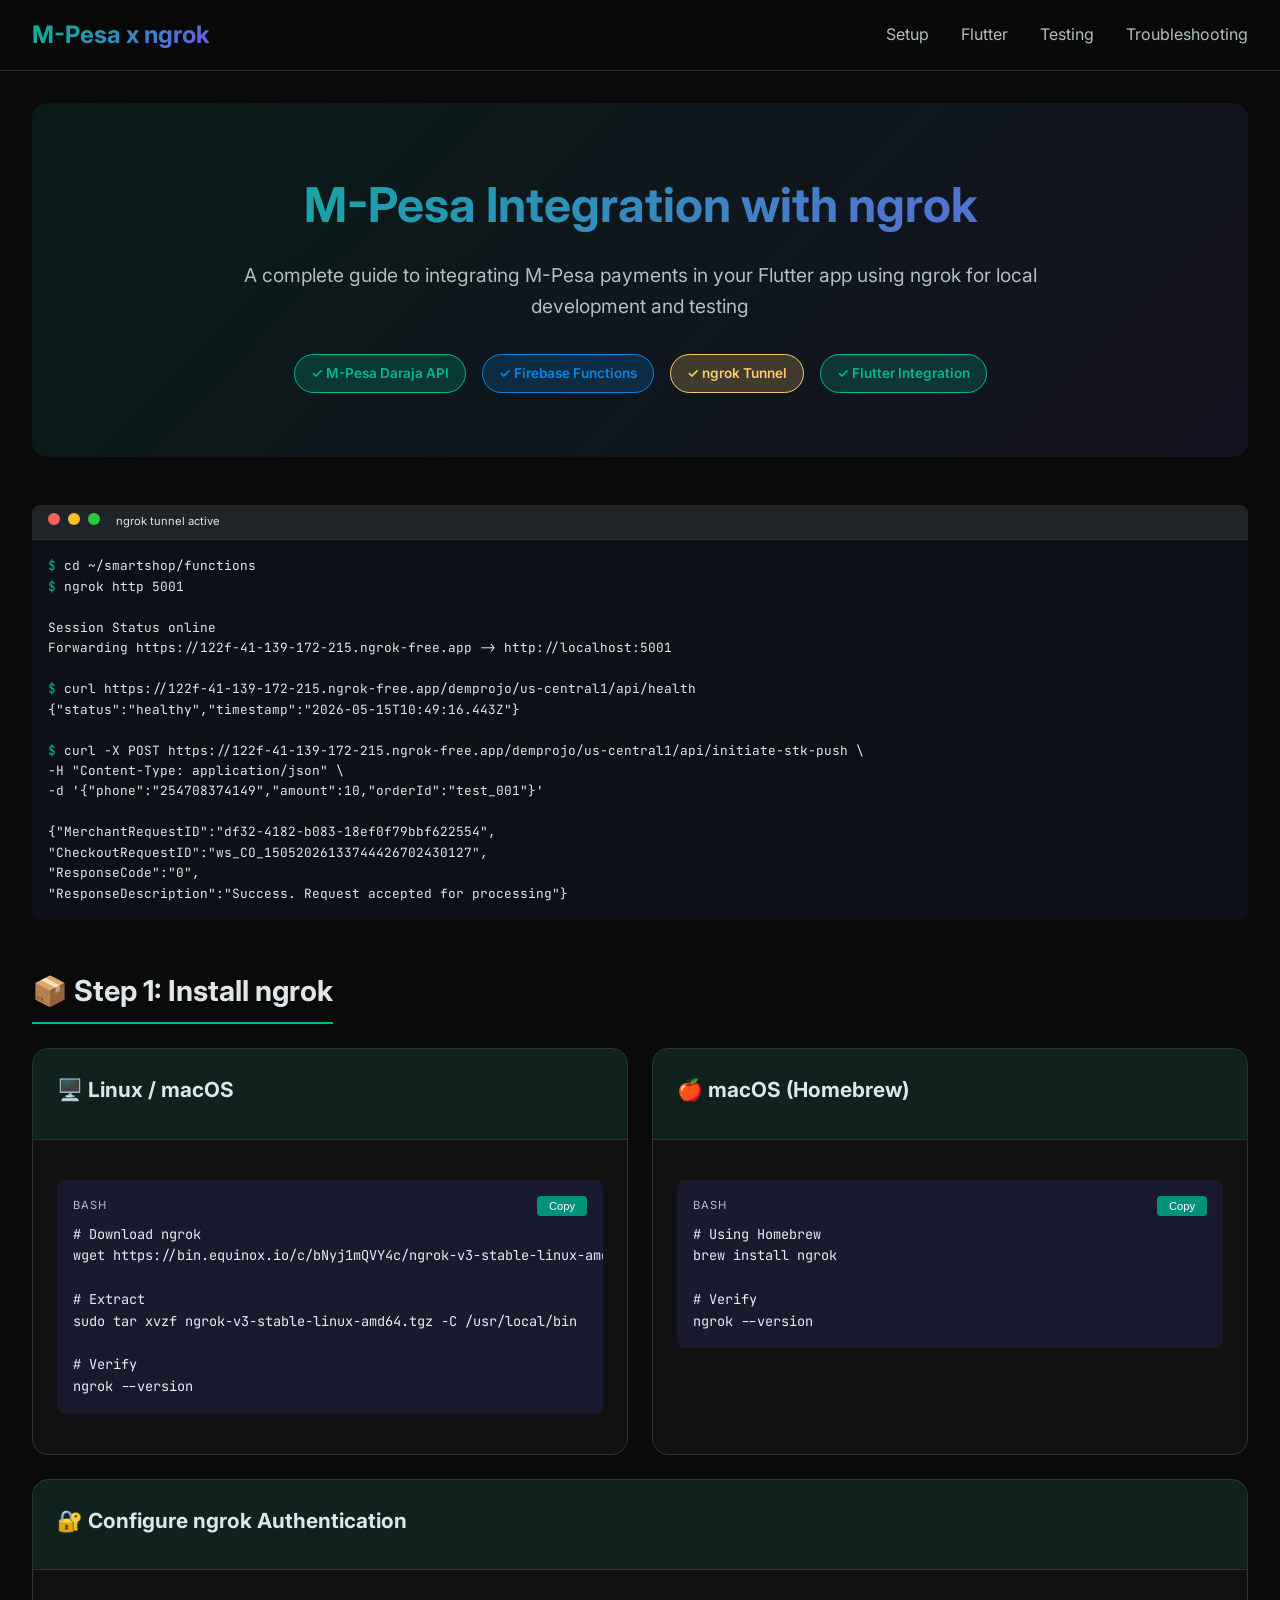
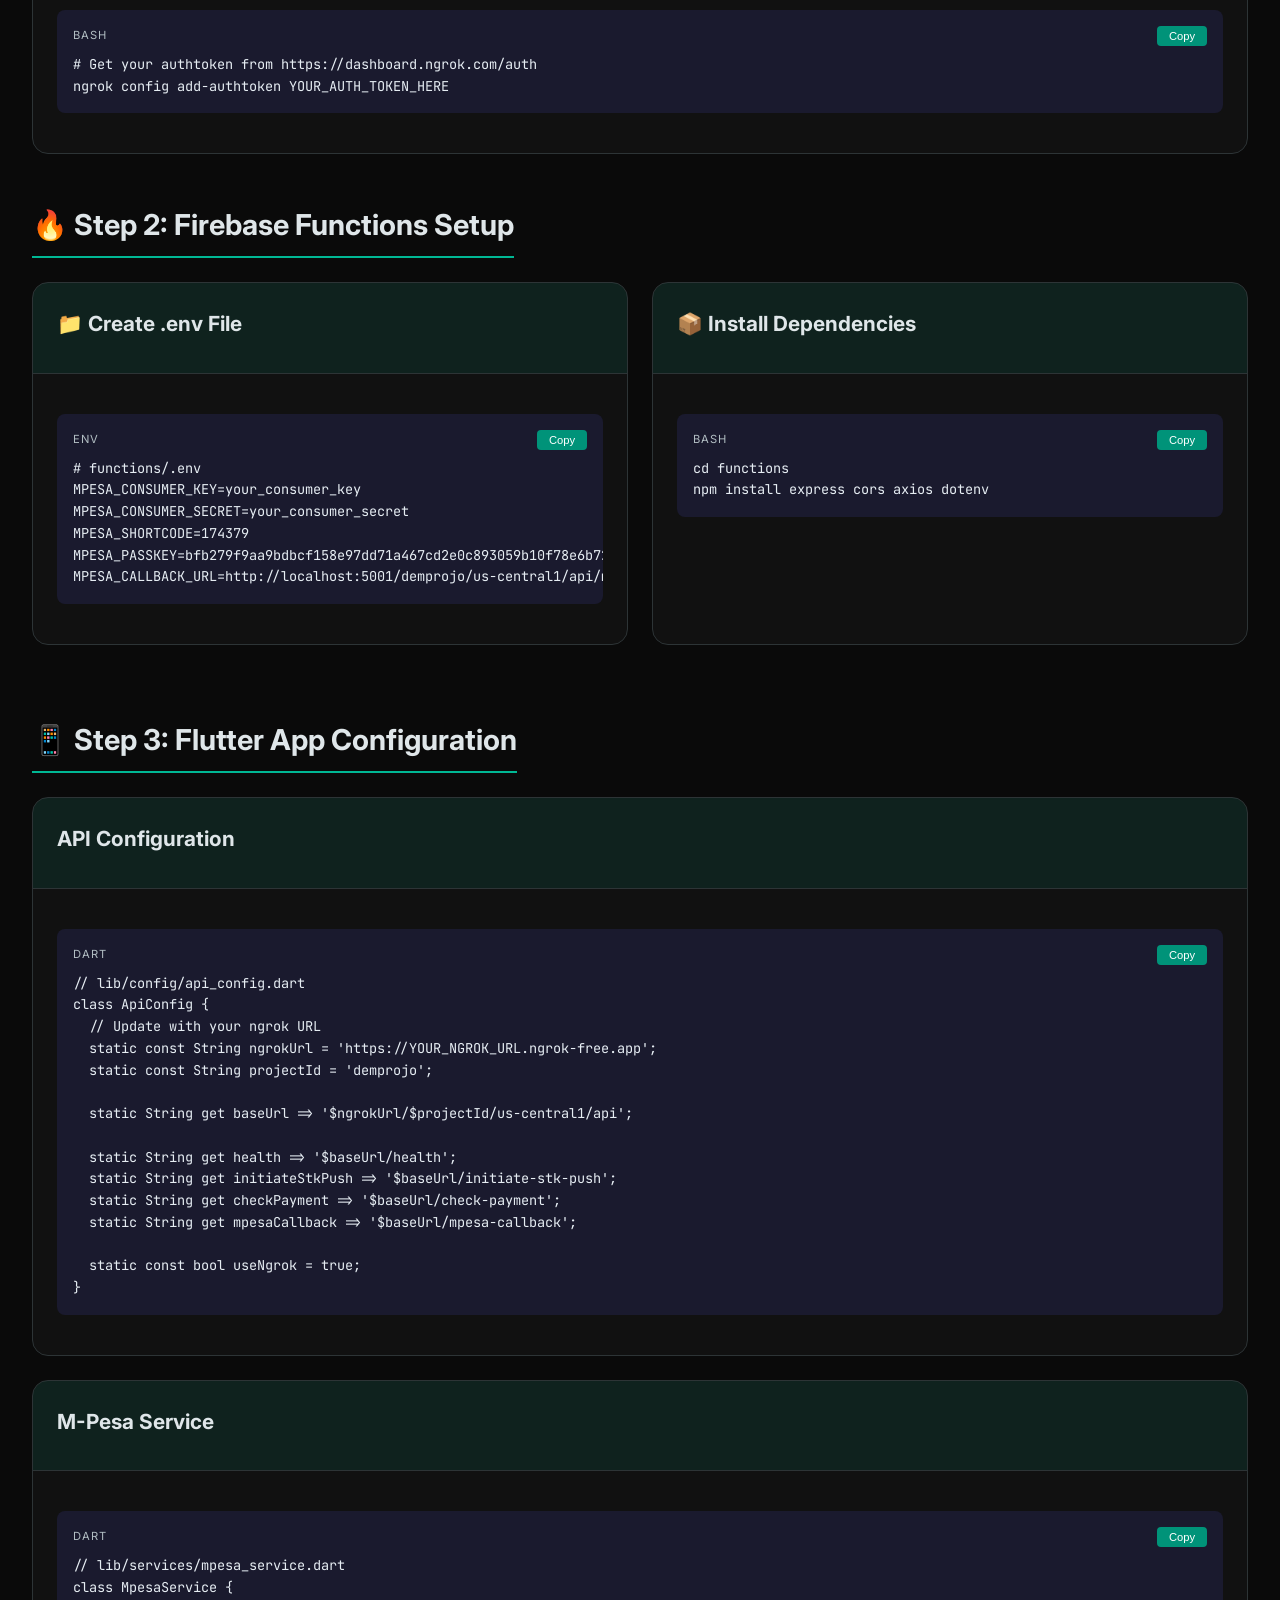
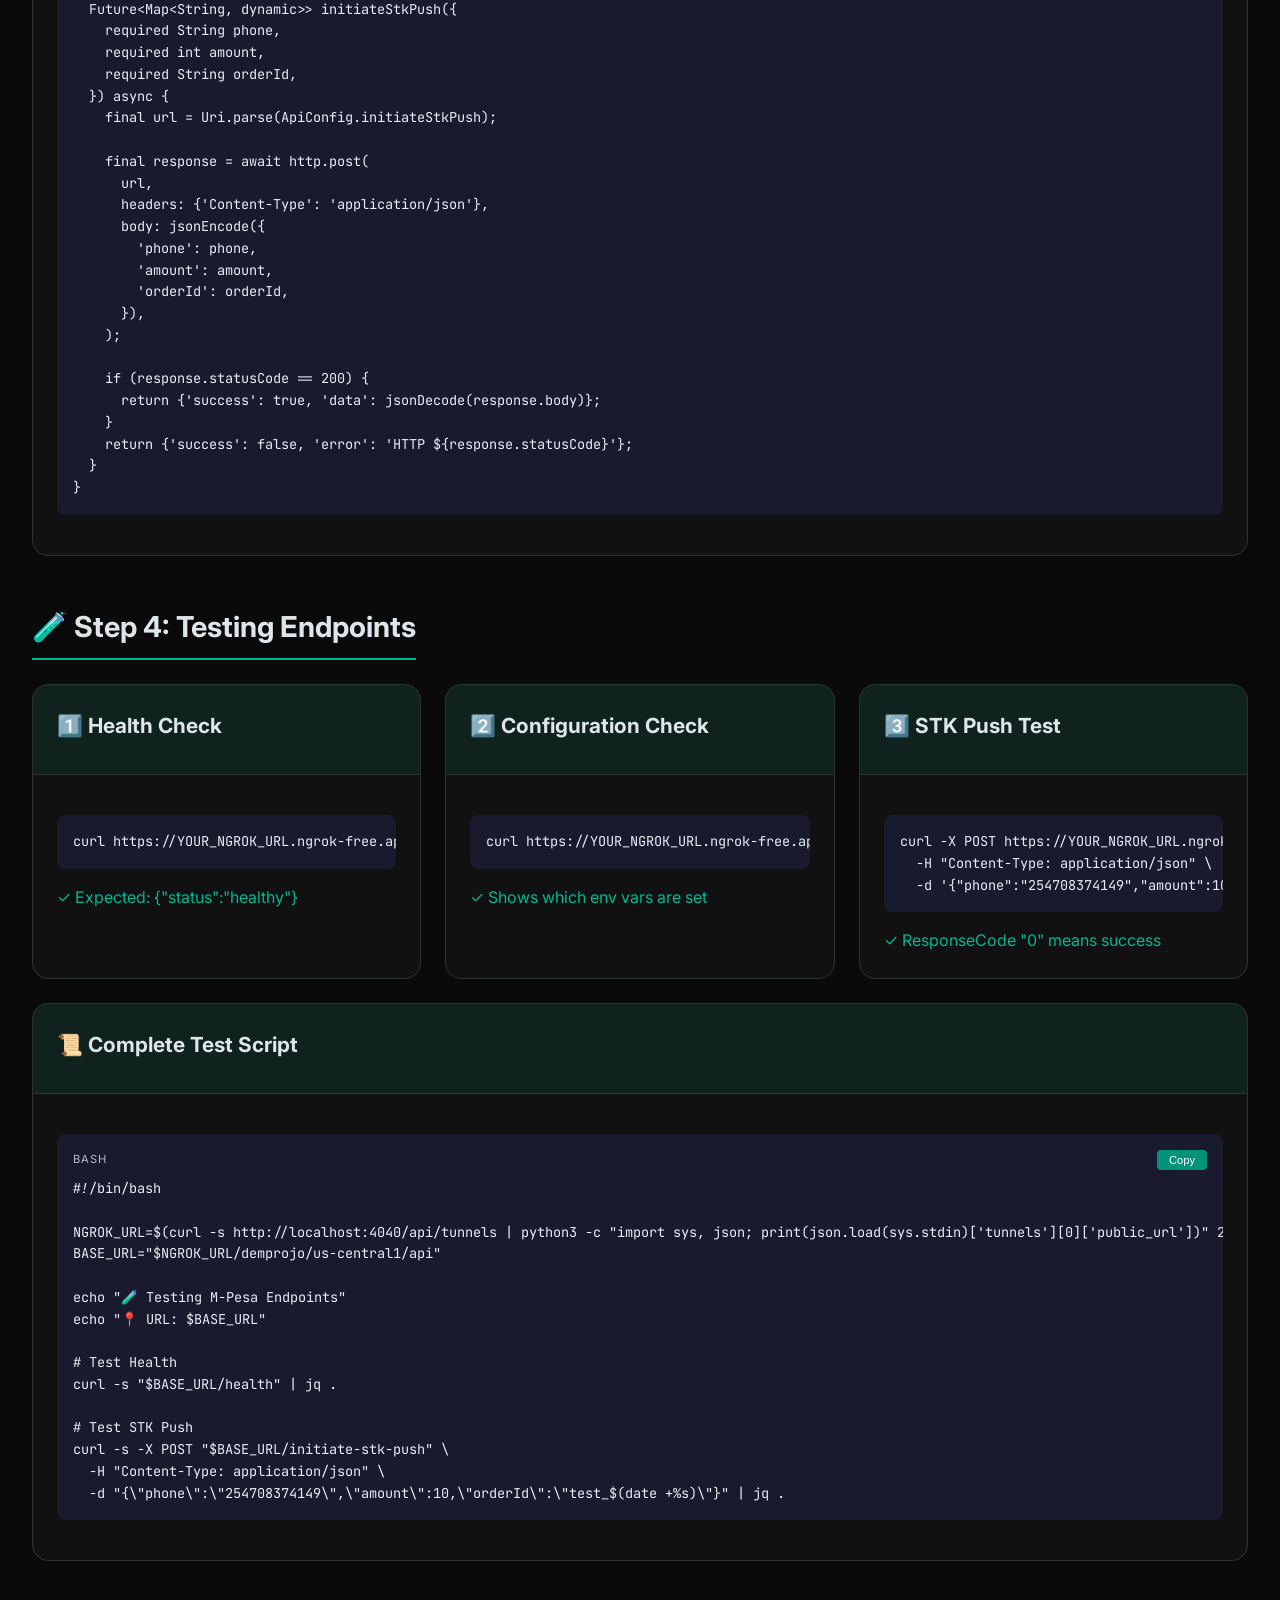
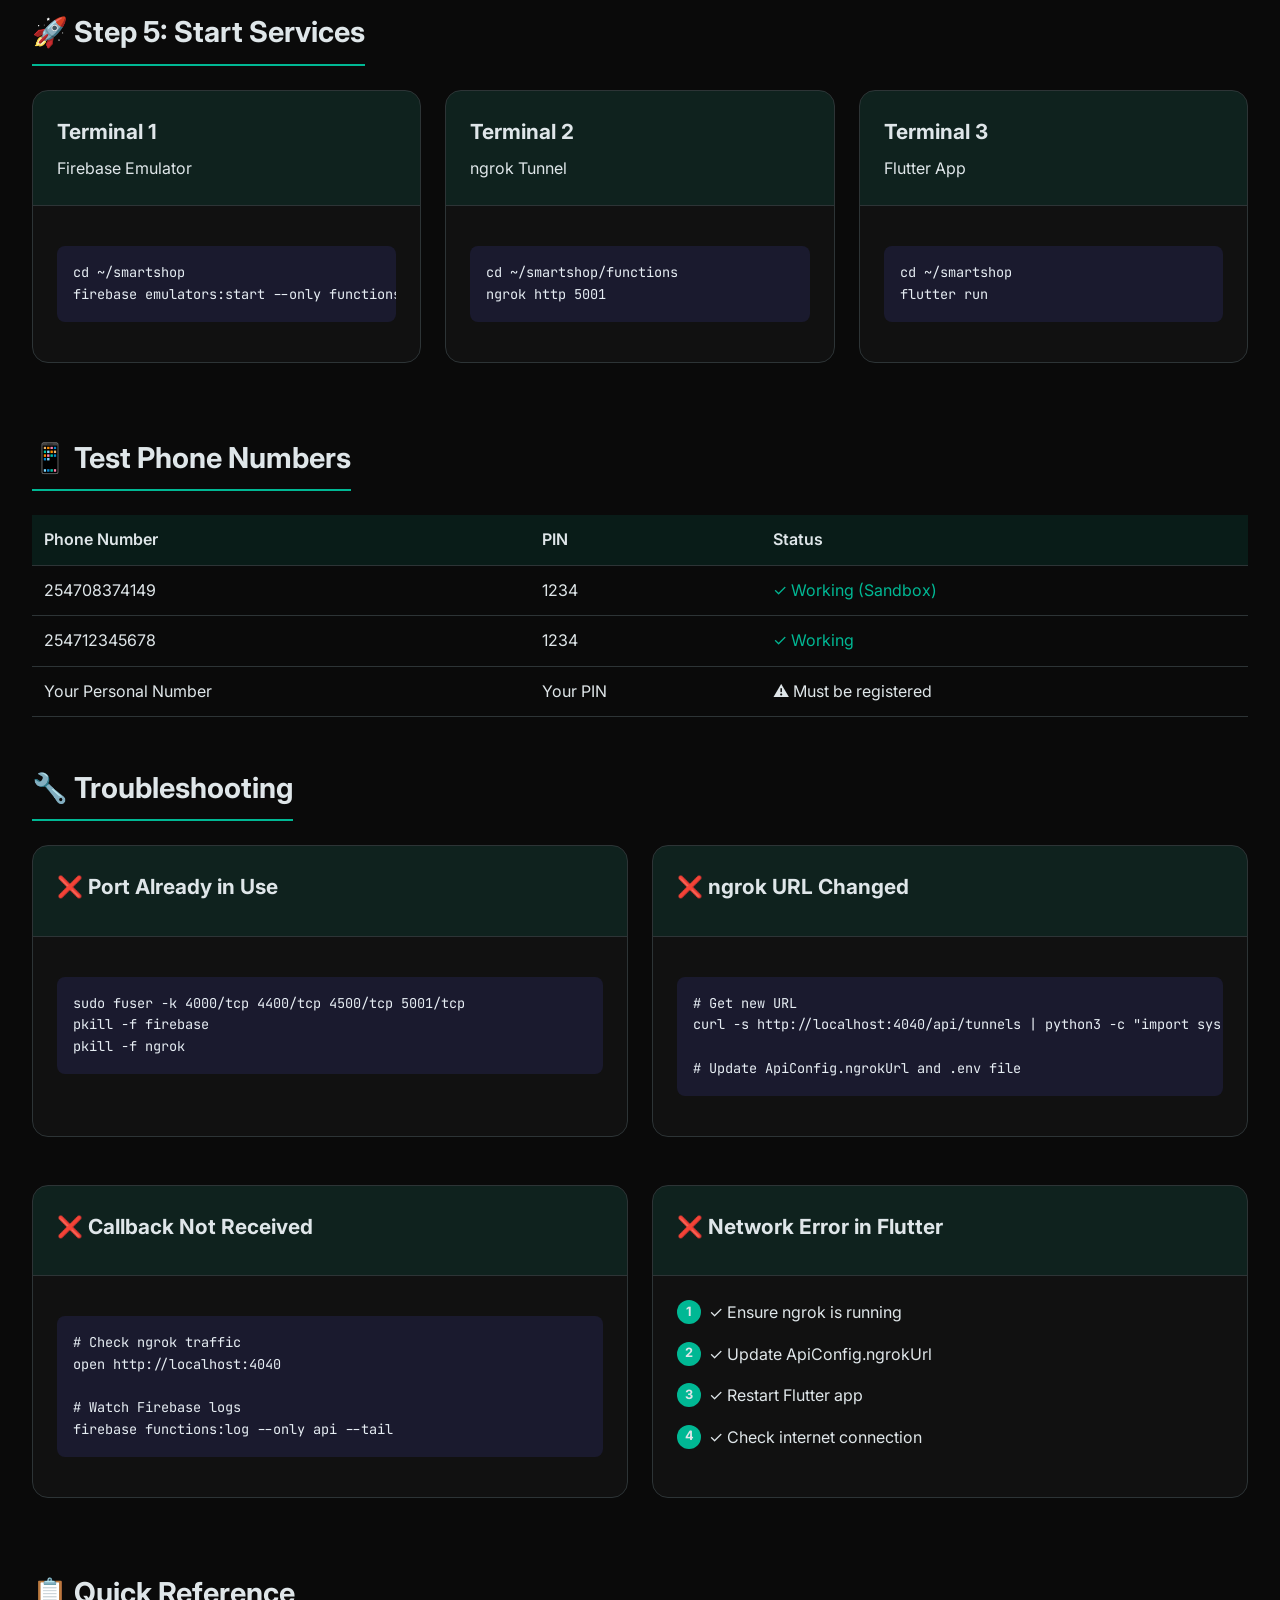
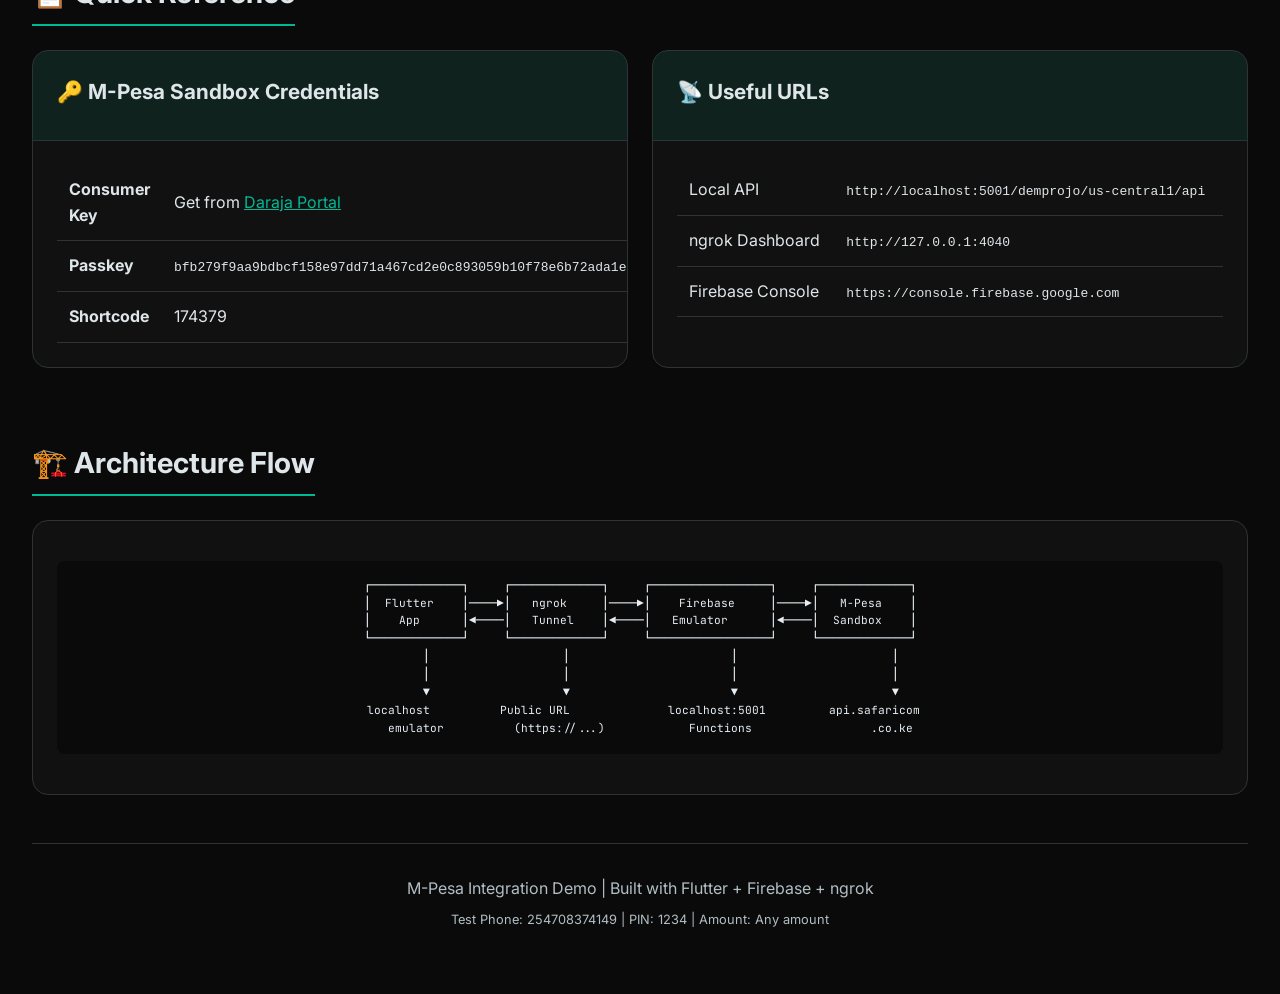
==== commit 126d8c0a: "payments" ====
--- a/index.html
+++ b/index.html
@@ -1,1029 +1,965 @@
 <!DOCTYPE html>
 <html lang="en">
 <head>
-  <meta charset="UTF-8">
-  <meta name="viewport" content="width=device-width, initial-scale=1.0">
-  <title>Firestore CRUD & Navigation — Flutter Diploma (Updated)</title>
-  <link href="https://fonts.googleapis.com/css2?family=JetBrains+Mono:wght@300;400;600;700&family=Syne:wght@400;600;700;800&display=swap" rel="stylesheet">
-  <style>
-    :root {
-      --bg: #0d1117;
-      --surface: #161b22;
-      --surface2: #1c2333;
-      --border: #30363d;
-      --text: #e6edf3;
-      --muted: #8b949e;
-      --green: #3fb950;
-      --blue: #58a6ff;
-      --orange: #f78166;
-      --yellow: #e3b341;
-      --purple: #d2a8ff;
-      --cyan: #79c0ff;
-      --red: #ff7b72;
-      --accent: #3fb950;
-      --mono: 'JetBrains Mono', monospace;
-      --display: 'Syne', sans-serif;
-    }
-
-    * { margin: 0; padding: 0; box-sizing: border-box; }
-
-    html, body {
-      width: 100%; height: 100%;
-      background: var(--bg);
-      color: var(--text);
-      font-family: var(--display);
-      overflow: hidden;
-    }
-
-    #progress-bar {
-      position: fixed; top: 0; left: 0;
-      height: 2px; background: var(--green);
-      transition: width 0.4s ease;
-      z-index: 200;
-      box-shadow: 0 0 8px var(--green);
-    }
-
-    .slides-wrap {
-      width: 100vw; height: 100vh;
-      position: relative; overflow: hidden;
-    }
-
-    .slide {
-      position: absolute; inset: 0;
-      display: flex; flex-direction: column;
-      padding: 56px 72px 80px;
-      opacity: 0;
-      transform: translateX(40px);
-      transition: opacity 0.35s ease, transform 0.35s ease;
-      pointer-events: none;
-      overflow-y: auto;
-    }
-    .slide.active {
-      opacity: 1; transform: translateX(0);
-      pointer-events: all; z-index: 10;
-    }
-    .slide.exit {
-      opacity: 0; transform: translateX(-40px);
-      z-index: 5;
-    }
-
-    .slide-num {
-      font-family: var(--mono);
-      font-size: 11px; color: var(--muted);
-      letter-spacing: 2px; text-transform: uppercase;
-      margin-bottom: 32px;
-    }
-    .slide-num span { color: var(--green); }
-
-    .slide-title {
-      font-family: var(--display);
-      font-size: clamp(28px, 4vw, 52px);
-      font-weight: 800;
-      line-height: 1.1;
-      margin-bottom: 10px;
-      letter-spacing: -0.5px;
-    }
-    .slide-title .accent { color: var(--green); }
-
-    .slide-sub {
-      font-family: var(--mono);
-      font-size: 13px; color: var(--muted);
-      margin-bottom: 40px;
-      letter-spacing: 1px;
-    }
-
-    h2 {
-      font-family: var(--display);
-      font-size: clamp(20px, 2.8vw, 36px);
-      font-weight: 700;
-      margin-bottom: 8px;
-      letter-spacing: -0.3px;
-    }
-    h3 {
-      font-family: var(--display);
-      font-size: 17px; font-weight: 600;
-      color: var(--blue);
-      margin-bottom: 12px;
-    }
-
-    .code {
-      background: var(--surface);
-      border: 1px solid var(--border);
-      border-left: 3px solid var(--green);
-      border-radius: 8px;
-      padding: 20px 24px;
-      font-family: var(--mono);
-      font-size: 13px;
-      line-height: 1.75;
-      color: #cdd9e5;
-      overflow-x: auto;
-      margin: 16px 0;
-      position: relative;
-    }
-    .code::before {
-      content: attr(data-lang);
-      position: absolute; top: 10px; right: 14px;
-      font-size: 10px; letter-spacing: 1.5px;
-      color: var(--muted); text-transform: uppercase;
-    }
-    .kw { color: var(--purple); }
-    .fn { color: var(--blue); }
-    .str { color: var(--yellow); }
-    .cm { color: #6e7681; font-style: italic; }
-    .ty { color: var(--cyan); }
-    .op { color: var(--orange); }
-    .num { color: var(--green); }
-
-    .card {
-      background: var(--surface);
-      border: 1px solid var(--border);
-      border-radius: 10px;
-      padding: 22px 26px;
-      margin: 14px 0;
-    }
-    .card ul, .card ol { padding-left: 20px; }
-    .card li {
-      font-size: 15px; line-height: 1.8;
-      color: #cdd9e5;
-    }
-    .card p { font-size: 15px; line-height: 1.7; color: #cdd9e5; }
-    .card code {
-      font-family: var(--mono);
-      font-size: 12px;
-      background: var(--surface2);
-      padding: 2px 6px;
-      border-radius: 4px;
-      color: var(--green);
-    }
-
-    .crud-grid {
-      display: grid;
-      grid-template-columns: 1fr 1fr;
-      gap: 14px;
-      margin: 16px 0;
-    }
-    .crud-tile {
-      border-radius: 10px;
-      padding: 22px;
-      display: flex; flex-direction: column; gap: 6px;
-      border: 1px solid transparent;
-    }
-    .crud-tile .op-letter {
-      font-family: var(--display);
-      font-size: 42px; font-weight: 800;
-      line-height: 1;
-    }
-    .crud-tile .op-name {
-      font-size: 13px; letter-spacing: 2px;
-      text-transform: uppercase; font-family: var(--mono);
-    }
-    .crud-tile .op-desc { font-size: 14px; color: rgba(255,255,255,0.7); }
-    .crud-tile .op-fn {
-      font-family: var(--mono); font-size: 12px;
-      margin-top: 4px; opacity: 0.9;
-    }
-
-    .c-create { background: rgba(63,185,80,0.1); border-color: rgba(63,185,80,0.3); }
-    .c-create .op-letter { color: var(--green); }
-    .c-create .op-fn { color: var(--green); }
-
-    .c-read   { background: rgba(88,166,255,0.1); border-color: rgba(88,166,255,0.3); }
-    .c-read .op-letter { color: var(--blue); }
-    .c-read .op-fn { color: var(--blue); }
-
-    .c-update { background: rgba(227,179,65,0.1); border-color: rgba(227,179,65,0.3); }
-    .c-update .op-letter { color: var(--yellow); }
-    .c-update .op-fn { color: var(--yellow); }
-
-    .c-delete { background: rgba(255,123,114,0.1); border-color: rgba(255,123,114,0.3); }
-    .c-delete .op-letter { color: var(--red); }
-    .c-delete .op-fn { color: var(--red); }
-
-    .grid-2 {
-      display: grid;
-      grid-template-columns: 1fr 1fr;
-      gap: 16px;
-      margin: 16px 0;
-    }
-
-    .grid-3 {
-      display: grid;
-      grid-template-columns: repeat(3, 1fr);
-      gap: 16px;
-      margin: 16px 0;
-    }
-
-    .nav-grid {
-      display: grid;
-      grid-template-columns: 1fr 1fr;
-      gap: 12px;
-      margin: 16px 0;
-    }
-    .nav-tile {
-      background: var(--surface);
-      border: 1px solid var(--border);
-      border-top: 3px solid var(--blue);
-      border-radius: 8px;
-      padding: 16px 18px;
-    }
-    .nav-tile .nav-method {
-      font-family: var(--mono); font-size: 12px;
-      color: var(--blue); margin-bottom: 4px;
-    }
-    .nav-tile .nav-desc {
-      font-size: 13px; color: var(--muted);
-    }
-
-    table {
-      width: 100%; border-collapse: collapse;
-      font-size: 14px; margin: 16px 0;
-    }
-    th {
-      background: var(--surface2);
-      color: var(--muted);
-      font-family: var(--mono);
-      font-size: 11px; letter-spacing: 1.5px;
-      text-transform: uppercase;
-      padding: 10px 14px;
-      text-align: left;
-      border-bottom: 1px solid var(--border);
-    }
-    td {
-      padding: 10px 14px;
-      border-bottom: 1px solid var(--border);
-      color: #cdd9e5;
-      font-family: var(--mono); font-size: 13px;
-    }
-
-    .diagram {
-      background: var(--surface);
-      border: 1px solid var(--border);
-      border-radius: 10px;
-      padding: 24px;
-      font-family: var(--mono); font-size: 12px;
-      line-height: 1.9; color: #8b949e;
-      overflow-x: auto;
-      margin: 16px 0;
-    }
-    .diagram .dim-hl { color: var(--green); }
-    .diagram .dim-blue { color: var(--blue); }
-    .diagram .dim-yellow { color: var(--yellow); }
-
-    .tag {
-      display: inline-block;
-      padding: 3px 12px;
-      border-radius: 20px;
-      font-family: var(--mono);
-      font-size: 11px; letter-spacing: 1px;
-      text-transform: uppercase;
-      margin-right: 8px;
-    }
-    .tag-green { background: rgba(63,185,80,0.15); color: var(--green); border: 1px solid rgba(63,185,80,0.4); }
-    .tag-blue  { background: rgba(88,166,255,0.15); color: var(--blue); border: 1px solid rgba(88,166,255,0.4); }
-    .tag-red   { background: rgba(255,123,114,0.15); color: var(--red); border: 1px solid rgba(255,123,114,0.4); }
-    .tag-yellow{ background: rgba(227,179,65,0.15); color: var(--yellow); border: 1px solid rgba(227,179,65,0.4); }
-    .tag-orange{ background: rgba(247,129,102,0.15); color: var(--orange); border: 1px solid rgba(247,129,102,0.4); }
-
-    .flow {
-      display: flex; align-items: center;
-      flex-wrap: wrap; gap: 8px;
-      margin: 14px 0;
-    }
-    .flow-step {
-      background: var(--surface2);
-      border: 1px solid var(--border);
-      border-radius: 6px;
-      padding: 7px 14px;
-      font-family: var(--mono); font-size: 12px;
-      color: #cdd9e5;
-    }
-    .flow-arrow { color: var(--green); font-size: 16px; }
-
-    .takeaway {
-      display: flex; flex-direction: column; gap: 10px;
-      margin: 14px 0;
-    }
-    .takeaway-item {
-      display: flex; align-items: flex-start; gap: 12px;
-      background: var(--surface);
-      border: 1px solid var(--border);
-      border-radius: 8px;
-      padding: 14px 18px;
-      font-size: 14px; line-height: 1.6;
-    }
-    .takeaway-item .ti-icon { color: var(--green); font-size: 16px; flex-shrink: 0; }
-
-    .task-list { display: flex; flex-direction: column; gap: 10px; margin: 14px 0; }
-    .task-item {
-      display: flex; align-items: center; gap: 14px;
-      background: var(--surface);
-      border: 1px solid var(--border);
-      border-radius: 8px;
-      padding: 14px 18px;
-    }
-    .task-num {
-      width: 28px; height: 28px; border-radius: 50%;
-      background: rgba(63,185,80,0.15);
-      border: 1px solid rgba(63,185,80,0.4);
-      color: var(--green);
-      font-family: var(--mono); font-size: 12px; font-weight: 700;
-      display: flex; align-items: center; justify-content: center;
-      flex-shrink: 0;
-    }
-
-    #nav-controls {
-      position: fixed; bottom: 28px; right: 32px;
-      display: flex; align-items: center; gap: 10px;
-      z-index: 100;
-    }
-    .nav-btn {
-      background: var(--surface);
-      border: 1px solid var(--border);
-      color: var(--text);
-      padding: 10px 22px;
-      border-radius: 6px;
-      font-family: var(--mono);
-      font-size: 13px; cursor: pointer;
-      transition: background 0.15s, border-color 0.15s;
-    }
-    .nav-btn:hover { background: var(--surface2); border-color: var(--green); }
-    .nav-btn.primary { background: rgba(63,185,80,0.15); border-color: var(--green); color: var(--green); }
-
-    #slide-counter {
-      position: fixed; bottom: 28px; left: 32px;
-      font-family: var(--mono); font-size: 12px;
-      color: var(--muted); z-index: 100;
-    }
-    #slide-counter .cur { color: var(--green); font-weight: 700; }
-
-    .slide::-webkit-scrollbar { width: 4px; }
-    .slide::-webkit-scrollbar-track { background: transparent; }
-    .slide::-webkit-scrollbar-thumb { background: var(--border); border-radius: 4px; }
-
-    @media (max-width: 700px) {
-      .slide { padding: 32px 24px 80px; }
-      .crud-grid, .grid-2, .grid-3, .nav-grid { grid-template-columns: 1fr; }
-    }
-  </style>
+    <meta charset="UTF-8">
+    <meta name="viewport" content="width=device-width, initial-scale=1.0">
+    <title>M-Pesa Integration with ngrok | Complete Guide</title>
+    <link href="https://fonts.googleapis.com/css2?family=Inter:ital,wght@0,300;0,400;0,500;0,600;0,700;0,800;1,400&family=JetBrains+Mono:wght@400;500;600;700&display=swap" rel="stylesheet">
+    <style>
+        :root {
+            --bg-dark: #0a0a0a;
+            --bg-card: #111111;
+            --bg-code: #1a1a2e;
+            --primary: #00b894;
+            --primary-dark: #009379;
+            --secondary: #0984e3;
+            --accent: #6c5ce7;
+            --danger: #d63031;
+            --warning: #fdcb6e;
+            --text: #dfe6e9;
+            --text-muted: #b2bec3;
+            --border: #2d3436;
+            --terminal-bg: #0d1117;
+            --terminal-text: #e6edf3;
+        }
+
+        * {
+            margin: 0;
+            padding: 0;
+            box-sizing: border-box;
+        }
+
+        body {
+            font-family: 'Inter', sans-serif;
+            background: var(--bg-dark);
+            color: var(--text);
+            line-height: 1.6;
+        }
+
+        /* Navigation */
+        .navbar {
+            position: sticky;
+            top: 0;
+            background: rgba(10, 10, 10, 0.95);
+            backdrop-filter: blur(10px);
+            border-bottom: 1px solid var(--border);
+            padding: 1rem 2rem;
+            z-index: 100;
+        }
+
+        .nav-container {
+            max-width: 1400px;
+            margin: 0 auto;
+            display: flex;
+            justify-content: space-between;
+            align-items: center;
+        }
+
+        .logo {
+            font-size: 1.5rem;
+            font-weight: 700;
+            background: linear-gradient(135deg, var(--primary), var(--accent));
+            -webkit-background-clip: text;
+            background-clip: text;
+            color: transparent;
+        }
+
+        .nav-links {
+            display: flex;
+            gap: 2rem;
+        }
+
+        .nav-links a {
+            color: var(--text-muted);
+            text-decoration: none;
+            transition: color 0.3s;
+        }
+
+        .nav-links a:hover {
+            color: var(--primary);
+        }
+
+        /* Container */
+        .container {
+            max-width: 1400px;
+            margin: 0 auto;
+            padding: 2rem;
+        }
+
+        /* Hero Section */
+        .hero {
+            text-align: center;
+            padding: 4rem 2rem;
+            background: linear-gradient(135deg, rgba(0,184,148,0.1) 0%, rgba(108,92,231,0.1) 100%);
+            border-radius: 1rem;
+            margin-bottom: 3rem;
+        }
+
+        .hero h1 {
+            font-size: 3rem;
+            margin-bottom: 1rem;
+            background: linear-gradient(135deg, var(--primary), var(--accent));
+            -webkit-background-clip: text;
+            background-clip: text;
+            color: transparent;
+        }
+
+        .hero p {
+            font-size: 1.2rem;
+            color: var(--text-muted);
+            max-width: 800px;
+            margin: 0 auto;
+        }
+
+        .badge-container {
+            display: flex;
+            justify-content: center;
+            gap: 1rem;
+            margin-top: 2rem;
+            flex-wrap: wrap;
+        }
+
+        .badge {
+            padding: 0.5rem 1rem;
+            border-radius: 2rem;
+            font-size: 0.85rem;
+            font-weight: 600;
+        }
+
+        .badge-success {
+            background: rgba(0,184,148,0.2);
+            color: var(--primary);
+            border: 1px solid var(--primary);
+        }
+
+        .badge-warning {
+            background: rgba(253,203,110,0.2);
+            color: var(--warning);
+            border: 1px solid var(--warning);
+        }
+
+        .badge-info {
+            background: rgba(9,132,227,0.2);
+            color: var(--secondary);
+            border: 1px solid var(--secondary);
+        }
+
+        /* Section Styles */
+        .section {
+            margin-bottom: 3rem;
+        }
+
+        .section-title {
+            font-size: 1.8rem;
+            margin-bottom: 1.5rem;
+            padding-bottom: 0.5rem;
+            border-bottom: 2px solid var(--primary);
+            display: inline-block;
+        }
+
+        .card {
+            background: var(--bg-card);
+            border-radius: 1rem;
+            border: 1px solid var(--border);
+            overflow: hidden;
+            margin-bottom: 1.5rem;
+        }
+
+        .card-header {
+            padding: 1.5rem;
+            background: rgba(0,184,148,0.1);
+            border-bottom: 1px solid var(--border);
+        }
+
+        .card-header h3 {
+            font-size: 1.3rem;
+            margin-bottom: 0.5rem;
+        }
+
+        .card-body {
+            padding: 1.5rem;
+        }
+
+        /* Code Blocks */
+        .code-block {
+            background: var(--bg-code);
+            border-radius: 0.5rem;
+            padding: 1rem;
+            margin: 1rem 0;
+            overflow-x: auto;
+            position: relative;
+        }
+
+        .code-block pre {
+            font-family: 'JetBrains Mono', monospace;
+            font-size: 0.85rem;
+            color: var(--terminal-text);
+            margin: 0;
+        }
+
+        .code-header {
+            display: flex;
+            justify-content: space-between;
+            align-items: center;
+            margin-bottom: 0.5rem;
+        }
+
+        .code-lang {
+            font-size: 0.7rem;
+            color: var(--text-muted);
+            text-transform: uppercase;
+            letter-spacing: 1px;
+        }
+
+        .copy-btn {
+            background: var(--primary-dark);
+            color: white;
+            border: none;
+            padding: 0.25rem 0.75rem;
+            border-radius: 0.25rem;
+            cursor: pointer;
+            font-size: 0.7rem;
+            transition: background 0.3s;
+        }
+
+        .copy-btn:hover {
+            background: var(--primary);
+        }
+
+        /* Grid Layout */
+        .grid-2 {
+            display: grid;
+            grid-template-columns: repeat(2, 1fr);
+            gap: 1.5rem;
+        }
+
+        .grid-3 {
+            display: grid;
+            grid-template-columns: repeat(3, 1fr);
+            gap: 1.5rem;
+        }
+
+        /* Terminal Simulation */
+        .terminal {
+            background: var(--terminal-bg);
+            border-radius: 0.5rem;
+            overflow: hidden;
+            margin: 1rem 0;
+        }
+
+        .terminal-header {
+            background: #1f2428;
+            padding: 0.5rem 1rem;
+            display: flex;
+            gap: 0.5rem;
+            border-bottom: 1px solid var(--border);
+        }
+
+        .terminal-dot {
+            width: 12px;
+            height: 12px;
+            border-radius: 50%;
+        }
+
+        .terminal-dot.red { background: #ff5f56; }
+        .terminal-dot.yellow { background: #ffbd2e; }
+        .terminal-dot.green { background: #27c93f; }
+
+        .terminal-body {
+            padding: 1rem;
+            font-family: 'JetBrains Mono', monospace;
+            font-size: 0.8rem;
+            line-height: 1.6;
+        }
+
+        .terminal-prompt {
+            color: var(--primary);
+        }
+
+        /* Step List */
+        .steps {
+            list-style: none;
+            counter-reset: step;
+        }
+
+        .steps li {
+            counter-increment: step;
+            margin-bottom: 1rem;
+            padding-left: 2rem;
+            position: relative;
+        }
+
+        .steps li::before {
+            content: counter(step);
+            position: absolute;
+            left: 0;
+            top: 0;
+            width: 1.5rem;
+            height: 1.5rem;
+            background: var(--primary);
+            border-radius: 50%;
+            display: flex;
+            align-items: center;
+            justify-content: center;
+            font-size: 0.8rem;
+            font-weight: bold;
+        }
+
+        /* Table */
+        .test-table {
+            width: 100%;
+            border-collapse: collapse;
+        }
+
+        .test-table th, .test-table td {
+            padding: 0.75rem;
+            text-align: left;
+            border-bottom: 1px solid var(--border);
+        }
+
+        .test-table th {
+            background: rgba(0,184,148,0.1);
+            font-weight: 600;
+        }
+
+        .success {
+            color: var(--primary);
+        }
+
+        .error {
+            color: var(--danger);
+        }
+
+        /* Footer */
+        .footer {
+            text-align: center;
+            padding: 2rem;
+            border-top: 1px solid var(--border);
+            margin-top: 3rem;
+            color: var(--text-muted);
+        }
+
+        /* Responsive */
+        @media (max-width: 768px) {
+            .grid-2, .grid-3 {
+                grid-template-columns: 1fr;
+            }
+            .hero h1 {
+                font-size: 2rem;
+            }
+            .nav-links {
+                display: none;
+            }
+            .container {
+                padding: 1rem;
+            }
+        }
+
+        /* Animation */
+        @keyframes fadeIn {
+            from { opacity: 0; transform: translateY(20px); }
+            to { opacity: 1; transform: translateY(0); }
+        }
+
+        .section {
+            animation: fadeIn 0.5s ease-out;
+        }
+
+        /* Toggle Switch */
+        .toggle-container {
+            display: flex;
+            align-items: center;
+            gap: 1rem;
+            margin: 1rem 0;
+        }
+
+        .toggle {
+            position: relative;
+            display: inline-block;
+            width: 60px;
+            height: 34px;
+        }
+
+        .toggle input {
+            opacity: 0;
+            width: 0;
+            height: 0;
+        }
+
+        .slider {
+            position: absolute;
+            cursor: pointer;
+            top: 0;
+            left: 0;
+            right: 0;
+            bottom: 0;
+            background-color: var(--border);
+            transition: 0.4s;
+            border-radius: 34px;
+        }
+
+        .slider:before {
+            position: absolute;
+            content: "";
+            height: 26px;
+            width: 26px;
+            left: 4px;
+            bottom: 4px;
+            background-color: white;
+            transition: 0.4s;
+            border-radius: 50%;
+        }
+
+        input:checked + .slider {
+            background-color: var(--primary);
+        }
+
+        input:checked + .slider:before {
+            transform: translateX(26px);
+        }
+
+        .mode-label {
+            font-weight: 600;
+        }
+
+        /* Tooltip */
+        .tooltip {
+            position: relative;
+            cursor: help;
+            border-bottom: 1px dashed var(--primary);
+        }
+
+        .tooltip:hover::after {
+            content: attr(data-tip);
+            position: absolute;
+            bottom: 100%;
+            left: 50%;
+            transform: translateX(-50%);
+            background: var(--bg-dark);
+            border: 1px solid var(--border);
+            padding: 0.25rem 0.5rem;
+            border-radius: 0.25rem;
+            font-size: 0.7rem;
+            white-space: nowrap;
+            z-index: 10;
+        }
+    </style>
 </head>
 <body>
-
-<div id="progress-bar"></div>
-
-<div class="slides-wrap">
-
-  <!-- SLIDE 1: Title -->
-  <div class="slide active" id="slide1">
-    <div class="slide-num">Flutter Diploma Course &nbsp;/&nbsp; <span>Session 7</span></div>
-    <div class="slide-title">Firestore <span class="accent">CRUD</span><br>&amp; Navigation + Cart</div>
-    <div class="slide-sub">// Building complete e-commerce features with Firebase, Provider, Wishlist &amp; Cart</div>
-    <div class="title-tag-row">
-      <span class="tag tag-green">Firestore CRUD</span>
-      <span class="tag tag-blue">Provider</span>
-      <span class="tag tag-red">Wishlist</span>
-      <span class="tag tag-orange">Shopping Cart</span>
-      <span class="tag tag-yellow">Card Swiper</span>
+    <nav class="navbar">
+        <div class="nav-container">
+            <div class="logo">M-Pesa x ngrok</div>
+            <div class="nav-links">
+                <a href="#setup">Setup</a>
+                <a href="#flutter">Flutter</a>
+                <a href="#testing">Testing</a>
+                <a href="#troubleshooting">Troubleshooting</a>
+            </div>
+        </div>
+    </nav>
+
+    <div class="container">
+        <!-- Hero Section -->
+        <div class="hero">
+            <h1>M-Pesa Integration with ngrok</h1>
+            <p>A complete guide to integrating M-Pesa payments in your Flutter app using ngrok for local development and testing</p>
+            <div class="badge-container">
+                <span class="badge badge-success">✓ M-Pesa Daraja API</span>
+                <span class="badge badge-info">✓ Firebase Functions</span>
+                <span class="badge badge-warning">✓ ngrok Tunnel</span>
+                <span class="badge badge-success">✓ Flutter Integration</span>
+            </div>
+        </div>
+
+        <!-- Quick Demo Terminal -->
+        <div class="section">
+            <div class="terminal">
+                <div class="terminal-header">
+                    <div class="terminal-dot red"></div>
+                    <div class="terminal-dot yellow"></div>
+                    <div class="terminal-dot green"></div>
+                    <span style="margin-left: 0.5rem; font-size: 0.7rem;">ngrok tunnel active</span>
+                </div>
+                <div class="terminal-body">
+                    <div><span class="terminal-prompt">$</span> cd ~/smartshop/functions</div>
+                    <div><span class="terminal-prompt">$</span> ngrok http 5001</div>
+                    <div><br></div>
+                    <div>Session Status                online</div>
+                    <div>Forwarding                    https://122f-41-139-172-215.ngrok-free.app -> http://localhost:5001</div>
+                    <div><br></div>
+                    <div><span class="terminal-prompt">$</span> curl https://122f-41-139-172-215.ngrok-free.app/demprojo/us-central1/api/health</div>
+                    <div>{"status":"healthy","timestamp":"2026-05-15T10:49:16.443Z"}</div>
+                    <div><br></div>
+                    <div><span class="terminal-prompt">$</span> curl -X POST https://122f-41-139-172-215.ngrok-free.app/demprojo/us-central1/api/initiate-stk-push \</div>
+                    <div>  -H "Content-Type: application/json" \</div>
+                    <div>  -d '{"phone":"254708374149","amount":10,"orderId":"test_001"}'</div>
+                    <div><br></div>
+                    <div>{"MerchantRequestID":"df32-4182-b083-18ef0f79bbf622554",</div>
+                    <div> "CheckoutRequestID":"ws_CO_15052026133744426702430127",</div>
+                    <div> "ResponseCode":"0",</div>
+                    <div> "ResponseDescription":"Success. Request accepted for processing"}</div>
+                </div>
+            </div>
+        </div>
+
+        <!-- Setup Section -->
+        <div class="section" id="setup">
+            <h2 class="section-title">📦 Step 1: Install ngrok</h2>
+            <div class="grid-2">
+                <div class="card">
+                    <div class="card-header">
+                        <h3>🖥️ Linux / macOS</h3>
+                    </div>
+                    <div class="card-body">
+                        <div class="code-block">
+                            <div class="code-header">
+                                <span class="code-lang">bash</span>
+                                <button class="copy-btn" onclick="copyToClipboard('linux-install')">Copy</button>
+                            </div>
+                            <pre id="linux-install"># Download ngrok
+wget https://bin.equinox.io/c/bNyj1mQVY4c/ngrok-v3-stable-linux-amd64.tgz
+
+# Extract
+sudo tar xvzf ngrok-v3-stable-linux-amd64.tgz -C /usr/local/bin
+
+# Verify
+ngrok --version</pre>
+                        </div>
+                    </div>
+                </div>
+                <div class="card">
+                    <div class="card-header">
+                        <h3>🍎 macOS (Homebrew)</h3>
+                    </div>
+                    <div class="card-body">
+                        <div class="code-block">
+                            <div class="code-header">
+                                <span class="code-lang">bash</span>
+                                <button class="copy-btn" onclick="copyToClipboard('mac-install')">Copy</button>
+                            </div>
+                            <pre id="mac-install"># Using Homebrew
+brew install ngrok
+
+# Verify
+ngrok --version</pre>
+                        </div>
+                    </div>
+                </div>
+            </div>
+
+            <div class="card">
+                <div class="card-header">
+                    <h3>🔐 Configure ngrok Authentication</h3>
+                </div>
+                <div class="card-body">
+                    <div class="code-block">
+                        <div class="code-header">
+                            <span class="code-lang">bash</span>
+                            <button class="copy-btn" onclick="copyToClipboard('ngrok-auth')">Copy</button>
+                        </div>
+                        <pre id="ngrok-auth"># Get your authtoken from https://dashboard.ngrok.com/auth
+ngrok config add-authtoken YOUR_AUTH_TOKEN_HERE</pre>
+                    </div>
+                </div>
+            </div>
+        </div>
+
+        <!-- Firebase Functions Setup -->
+        <div class="section">
+            <h2 class="section-title">🔥 Step 2: Firebase Functions Setup</h2>
+            <div class="grid-2">
+                <div class="card">
+                    <div class="card-header">
+                        <h3>📁 Create .env File</h3>
+                    </div>
+                    <div class="card-body">
+                        <div class="code-block">
+                            <div class="code-header">
+                                <span class="code-lang">env</span>
+                                <button class="copy-btn" onclick="copyToClipboard('env-file')">Copy</button>
+                            </div>
+                            <pre id="env-file"># functions/.env
+MPESA_CONSUMER_KEY=your_consumer_key
+MPESA_CONSUMER_SECRET=your_consumer_secret
+MPESA_SHORTCODE=174379
+MPESA_PASSKEY=bfb279f9aa9bdbcf158e97dd71a467cd2e0c893059b10f78e6b72ada1ed2c919
+MPESA_CALLBACK_URL=http://localhost:5001/demprojo/us-central1/api/mpesa-callback</pre>
+                        </div>
+                    </div>
+                </div>
+                <div class="card">
+                    <div class="card-header">
+                        <h3>📦 Install Dependencies</h3>
+                    </div>
+                    <div class="card-body">
+                        <div class="code-block">
+                            <div class="code-header">
+                                <span class="code-lang">bash</span>
+                                <button class="copy-btn" onclick="copyToClipboard('install-deps')">Copy</button>
+                            </div>
+                            <pre id="install-deps">cd functions
+npm install express cors axios dotenv</pre>
+                        </div>
+                    </div>
+                </div>
+            </div>
+        </div>
+
+        <!-- Flutter Configuration -->
+        <div class="section" id="flutter">
+            <h2 class="section-title">📱 Step 3: Flutter App Configuration</h2>
+            <div class="card">
+                <div class="card-header">
+                    <h3>API Configuration</h3>
+                </div>
+                <div class="card-body">
+                    <div class="code-block">
+                        <div class="code-header">
+                            <span class="code-lang">dart</span>
+                            <button class="copy-btn" onclick="copyToClipboard('api-config')">Copy</button>
+                        </div>
+                        <pre id="api-config">// lib/config/api_config.dart
+class ApiConfig {
+  // Update with your ngrok URL
+  static const String ngrokUrl = 'https://YOUR_NGROK_URL.ngrok-free.app';
+  static const String projectId = 'demprojo';
+  
+  static String get baseUrl => '$ngrokUrl/$projectId/us-central1/api';
+  
+  static String get health => '$baseUrl/health';
+  static String get initiateStkPush => '$baseUrl/initiate-stk-push';
+  static String get checkPayment => '$baseUrl/check-payment';
+  static String get mpesaCallback => '$baseUrl/mpesa-callback';
+  
+  static const bool useNgrok = true;
+}</pre>
+                    </div>
+                </div>
+            </div>
+
+            <div class="card">
+                <div class="card-header">
+                    <h3>M-Pesa Service</h3>
+                </div>
+                <div class="card-body">
+                    <div class="code-block">
+                        <div class="code-header">
+                            <span class="code-lang">dart</span>
+                            <button class="copy-btn" onclick="copyToClipboard('mpesa-service')">Copy</button>
+                        </div>
+                        <pre id="mpesa-service">// lib/services/mpesa_service.dart
+class MpesaService {
+  Future&lt;Map&lt;String, dynamic&gt;&gt; initiateStkPush({
+    required String phone,
+    required int amount,
+    required String orderId,
+  }) async {
+    final url = Uri.parse(ApiConfig.initiateStkPush);
+    
+    final response = await http.post(
+      url,
+      headers: {'Content-Type': 'application/json'},
+      body: jsonEncode({
+        'phone': phone,
+        'amount': amount,
+        'orderId': orderId,
+      }),
+    );
+    
+    if (response.statusCode == 200) {
+      return {'success': true, 'data': jsonDecode(response.body)};
+    }
+    return {'success': false, 'error': 'HTTP ${response.statusCode}'};
+  }
+}</pre>
+                    </div>
+                </div>
+            </div>
+        </div>
+
+        <!-- Testing Section -->
+        <div class="section" id="testing">
+            <h2 class="section-title">🧪 Step 4: Testing Endpoints</h2>
+            
+            <div class="grid-3">
+                <div class="card">
+                    <div class="card-header">
+                        <h3>1️⃣ Health Check</h3>
+                    </div>
+                    <div class="card-body">
+                        <div class="code-block">
+                            <pre>curl https://YOUR_NGROK_URL.ngrok-free.app/demprojo/us-central1/api/health</pre>
+                        </div>
+                        <p class="success">✓ Expected: {"status":"healthy"}</p>
+                    </div>
+                </div>
+                <div class="card">
+                    <div class="card-header">
+                        <h3>2️⃣ Configuration Check</h3>
+                    </div>
+                    <div class="card-body">
+                        <div class="code-block">
+                            <pre>curl https://YOUR_NGROK_URL.ngrok-free.app/demprojo/us-central1/api/test-config</pre>
+                        </div>
+                        <p class="success">✓ Shows which env vars are set</p>
+                    </div>
+                </div>
+                <div class="card">
+                    <div class="card-header">
+                        <h3>3️⃣ STK Push Test</h3>
+                    </div>
+                    <div class="card-body">
+                        <div class="code-block">
+                            <pre>curl -X POST https://YOUR_NGROK_URL.ngrok-free.app/demprojo/us-central1/api/initiate-stk-push \
+  -H "Content-Type: application/json" \
+  -d '{"phone":"254708374149","amount":10,"orderId":"test_001"}'</pre>
+                        </div>
+                        <p class="success">✓ ResponseCode "0" means success</p>
+                    </div>
+                </div>
+            </div>
+
+            <!-- Test Script -->
+            <div class="card">
+                <div class="card-header">
+                    <h3>📜 Complete Test Script</h3>
+                </div>
+                <div class="card-body">
+                    <div class="code-block">
+                        <div class="code-header">
+                            <span class="code-lang">bash</span>
+                            <button class="copy-btn" onclick="copyToClipboard('test-script')">Copy</button>
+                        </div>
+                        <pre id="test-script">#!/bin/bash
+
+NGROK_URL=$(curl -s http://localhost:4040/api/tunnels | python3 -c "import sys, json; print(json.load(sys.stdin)['tunnels'][0]['public_url'])" 2>/dev/null)
+BASE_URL="$NGROK_URL/demprojo/us-central1/api"
+
+echo "🧪 Testing M-Pesa Endpoints"
+echo "📍 URL: $BASE_URL"
+
+# Test Health
+curl -s "$BASE_URL/health" | jq .
+
+# Test STK Push
+curl -s -X POST "$BASE_URL/initiate-stk-push" \
+  -H "Content-Type: application/json" \
+  -d "{\"phone\":\"254708374149\",\"amount\":10,\"orderId\":\"test_$(date +%s)\"}" | jq .</pre>
+                    </div>
+                </div>
+            </div>
+        </div>
+
+        <!-- Start Services -->
+        <div class="section">
+            <h2 class="section-title">🚀 Step 5: Start Services</h2>
+            <div class="grid-3">
+                <div class="card">
+                    <div class="card-header">
+                        <h3>Terminal 1</h3>
+                        <p>Firebase Emulator</p>
+                    </div>
+                    <div class="card-body">
+                        <div class="code-block">
+                            <pre>cd ~/smartshop
+firebase emulators:start --only functions</pre>
+                        </div>
+                    </div>
+                </div>
+                <div class="card">
+                    <div class="card-header">
+                        <h3>Terminal 2</h3>
+                        <p>ngrok Tunnel</p>
+                    </div>
+                    <div class="card-body">
+                        <div class="code-block">
+                            <pre>cd ~/smartshop/functions
+ngrok http 5001</pre>
+                        </div>
+                    </div>
+                </div>
+                <div class="card">
+                    <div class="card-header">
+                        <h3>Terminal 3</h3>
+                        <p>Flutter App</p>
+                    </div>
+                    <div class="card-body">
+                        <div class="code-block">
+                            <pre>cd ~/smartshop
+flutter run</pre>
+                        </div>
+                    </div>
+                </div>
+            </div>
+        </div>
+
+        <!-- Test Data -->
+        <div class="section">
+            <h2 class="section-title">📱 Test Phone Numbers</h2>
+            <table class="test-table">
+                <thead>
+                    <tr><th>Phone Number</th><th>PIN</th><th>Status</th></tr>
+                </thead>
+                <tbody>
+                    <tr><td>254708374149</td><td>1234</td><td class="success">✓ Working (Sandbox)</td></tr>
+                    <tr><td>254712345678</td><td>1234</td><td class="success">✓ Working</td></tr>
+                    <tr><td>Your Personal Number</td><td>Your PIN</td><td class="warning">⚠️ Must be registered</td></tr>
+                </tbody>
+            </table>
+        </div>
+
+        <!-- Troubleshooting -->
+        <div class="section" id="troubleshooting">
+            <h2 class="section-title">🔧 Troubleshooting</h2>
+            <div class="grid-2">
+                <div class="card">
+                    <div class="card-header">
+                        <h3>❌ Port Already in Use</h3>
+                    </div>
+                    <div class="card-body">
+                        <div class="code-block">
+                            <pre>sudo fuser -k 4000/tcp 4400/tcp 4500/tcp 5001/tcp
+pkill -f firebase
+pkill -f ngrok</pre>
+                        </div>
+                    </div>
+                </div>
+                <div class="card">
+                    <div class="card-header">
+                        <h3>❌ ngrok URL Changed</h3>
+                    </div>
+                    <div class="card-body">
+                        <div class="code-block">
+                            <pre># Get new URL
+curl -s http://localhost:4040/api/tunnels | python3 -c "import sys, json; print(json.load(sys.stdin)['tunnels'][0]['public_url'])"
+
+# Update ApiConfig.ngrokUrl and .env file</pre>
+                        </div>
+                    </div>
+                </div>
+                <div class="card">
+                    <div class="card-header">
+                        <h3>❌ Callback Not Received</h3>
+                    </div>
+                    <div class="card-body">
+                        <div class="code-block">
+                            <pre># Check ngrok traffic
+open http://localhost:4040
+
+# Watch Firebase logs
+firebase functions:log --only api --tail</pre>
+                        </div>
+                    </div>
+                </div>
+                <div class="card">
+                    <div class="card-header">
+                        <h3>❌ Network Error in Flutter</h3>
+                    </div>
+                    <div class="card-body">
+                        <ul class="steps" style="list-style: none; padding-left: 0;">
+                            <li>✓ Ensure ngrok is running</li>
+                            <li>✓ Update ApiConfig.ngrokUrl</li>
+                            <li>✓ Restart Flutter app</li>
+                            <li>✓ Check internet connection</li>
+                        </ul>
+                    </div>
+                </div>
+            </div>
+        </div>
+
+        <!-- Quick Reference -->
+        <div class="section">
+            <h2 class="section-title">📋 Quick Reference</h2>
+            <div class="grid-2">
+                <div class="card">
+                    <div class="card-header">
+                        <h3>🔑 M-Pesa Sandbox Credentials</h3>
+                    </div>
+                    <div class="card-body">
+                        <table class="test-table">
+                            <tr><td><strong>Consumer Key</strong></td><td>Get from <a href="https://developer.safaricom.co.ke/" style="color: var(--primary);">Daraja Portal</a></td></tr>
+                            <tr><td><strong>Passkey</strong></td><td><code>bfb279f9aa9bdbcf158e97dd71a467cd2e0c893059b10f78e6b72ada1ed2c919</code></td></tr>
+                            <tr><td><strong>Shortcode</strong></td><td>174379</td></tr>
+                        </table>
+                    </div>
+                </div>
+                <div class="card">
+                    <div class="card-header">
+                        <h3>📡 Useful URLs</h3>
+                    </div>
+                    <div class="card-body">
+                        <table class="test-table">
+                            <tr><td>Local API</td><td><code>http://localhost:5001/demprojo/us-central1/api</code></td></tr>
+                            <tr><td>ngrok Dashboard</td><td><code>http://127.0.0.1:4040</code></td></tr>
+                            <tr><td>Firebase Console</td><td><code>https://console.firebase.google.com</code></td></tr>
+                        </table>
+                    </div>
+                </div>
+            </div>
+        </div>
+
+        <!-- Architecture Diagram -->
+        <div class="section">
+            <h2 class="section-title">🏗️ Architecture Flow</h2>
+            <div class="card">
+                <div class="card-body">
+                    <div class="code-block" style="background: var(--bg-dark); text-align: center;">
+                        <pre style="font-size: 0.7rem;">
+┌─────────────┐     ┌─────────────┐     ┌─────────────────┐     ┌─────────────┐
+│  Flutter    │────▶│   ngrok     │────▶│    Firebase     │────▶│   M-Pesa    │
+│    App      │◀────│   Tunnel    │◀────│   Emulator      │◀────│  Sandbox    │
+└─────────────┘     └─────────────┘     └─────────────────┘     └─────────────┘
+      │                   │                       │                      │
+      │                   │                       │                      │
+      ▼                   ▼                       ▼                      ▼
+ localhost          Public URL              localhost:5001         api.safaricom
+   emulator          (https://...)            Functions                 .co.ke</pre>
+                    </div>
+                </div>
+            </div>
+        </div>
+
+        <!-- Footer -->
+        <div class="footer">
+            <p>M-Pesa Integration Demo | Built with Flutter + Firebase + ngrok</p>
+            <p style="margin-top: 0.5rem; font-size: 0.8rem;">Test Phone: 254708374149 | PIN: 1234 | Amount: Any amount</p>
+        </div>
     </div>
-    <div class="grid-2">
-      <div class="card">
-        <h3>📦 Core Topics</h3>
-        <ul>
-          <li>Firestore CRUD Operations</li>
-          <li>Provider State Management</li>
-          <li>Wishlist Feature Implementation</li>
-          <li>Shopping Cart with Quantity</li>
-          <li>Image Carousel with Card Swiper</li>
-          <li>Navigation & Routing Patterns</li>
-        </ul>
-      </div>
-      <div class="card">
-        <h3>🎯 What You'll Build</h3>
-        <ul>
-          <li>Product listing with search & filters</li>
-          <li>Add/Edit/Delete products (admin)</li>
-          <li>Wishlist (favorites) functionality</li>
-          <li>Shopping Cart with quantity picker</li>
-          <li>Home screen with auto-scrolling banners</li>
-          <li>Product detail with add to cart</li>
-        </ul>
-      </div>
-    </div>
-  </div>
-
-  <!-- SLIDE 2: What is CRUD -->
-  <div class="slide" id="slide2">
-    <div class="slide-num">Slide <span>02</span> / 17</div>
-    <h2>What is <span style="color:var(--green)">CRUD?</span></h2>
-    <div class="slide-sub">// The four fundamental database operations</div>
-    <div class="crud-grid">
-      <div class="crud-tile c-create">
-        <div class="op-letter">C</div>
-        <div class="op-name">Create</div>
-        <div class="op-desc">Add new data to database</div>
-        <div class="op-fn">addProduct()</div>
-      </div>
-      <div class="crud-tile c-read">
-        <div class="op-letter">R</div>
-        <div class="op-name">Read</div>
-        <div class="op-desc">Fetch and display data</div>
-        <div class="op-fn">fetchProducts()</div>
-      </div>
-      <div class="crud-tile c-update">
-        <div class="op-letter">U</div>
-        <div class="op-name">Update</div>
-        <div class="op-desc">Modify existing data</div>
-        <div class="op-fn">updateProduct()</div>
-      </div>
-      <div class="crud-tile c-delete">
-        <div class="op-letter">D</div>
-        <div class="op-name">Delete</div>
-        <div class="op-desc">Remove data permanently</div>
-        <div class="op-fn">deleteProduct()</div>
-      </div>
-    </div>
-    <div class="code" data-lang="Firestore Structure">
-<span class="cm">// Firestore Database Structure</span><br>
-<span class="fn">products</span> <span class="cm">(Collection)</span><br>
-├── <span class="ty">doc_abc123</span> <span class="cm">(Document)</span><br>
-│   ├── <span class="kw">name</span>: <span class="str">"Gaming Laptop"</span><br>
-│   ├── <span class="kw">price</span>: <span class="num">1299.99</span><br>
-│   ├── <span class="kw">category</span>: <span class="str">"Electronics"</span><br>
-│   ├── <span class="kw">stock</span>: <span class="num">15</span><br>
-│   └── <span class="kw">imageUrl</span>: <span class="str">"https://..."</span><br>
-└── <span class="ty">doc_def456</span> <span class="cm">(...)</span>
-    </div>
-  </div>
-
-  <!-- SLIDE 3: Cart Provider -->
-  <div class="slide" id="slide3">
-    <div class="slide-num">Slide <span>03</span> / 17</div>
-    <h2>🛒 Cart <span style="color:var(--orange)">Provider</span></h2>
-    <div class="slide-sub">// Managing shopping cart state with Provider</div>
-    <div class="code" data-lang="Dart">
-<span class="kw">class</span> <span class="ty">CartProvider</span> <span class="kw">with</span> <span class="ty">ChangeNotifier</span> {<br>
-&nbsp;&nbsp;<span class="kw">final</span> <span class="ty">Map</span>&lt;<span class="ty">String</span>, <span class="ty">CartModel</span>&gt; _cartItems = {};<br><br>
-&nbsp;&nbsp;<span class="ty">Map</span>&lt;<span class="ty">String</span>, <span class="ty">CartModel</span>&gt; <span class="kw">get</span> cartItems =&gt; _cartItems;<br>
-&nbsp;&nbsp;<span class="kw">int</span> <span class="kw">get</span> cartCount =&gt; _cartItems.length;<br>
-&nbsp;&nbsp;<span class="kw">double</span> <span class="kw">get</span> totalAmount {<br>
-&nbsp;&nbsp;&nbsp;&nbsp;<span class="kw">double</span> total = <span class="num">0.0</span>;<br>
-&nbsp;&nbsp;&nbsp;&nbsp;<span class="kw">for</span> (<span class="kw">var</span> item <span class="kw">in</span> _cartItems.values) {<br>
-&nbsp;&nbsp;&nbsp;&nbsp;&nbsp;&nbsp;total += item.price * item.quantity;<br>
-&nbsp;&nbsp;&nbsp;&nbsp;}<br>
-&nbsp;&nbsp;&nbsp;&nbsp;<span class="kw">return</span> total;<br>
-&nbsp;&nbsp;}<br><br>
-&nbsp;&nbsp;<span class="kw">void</span> <span class="fn">addToCart</span>({<span class="kw">required</span> <span class="ty">ProductModel</span> product}) {<br>
-&nbsp;&nbsp;&nbsp;&nbsp;<span class="kw">if</span> (_cartItems.<span class="fn">containsKey</span>(product.id)) {<br>
-&nbsp;&nbsp;&nbsp;&nbsp;&nbsp;&nbsp;_cartItems[product.id]!.quantity++;<br>
-&nbsp;&nbsp;&nbsp;&nbsp;} <span class="kw">else</span> {<br>
-&nbsp;&nbsp;&nbsp;&nbsp;&nbsp;&nbsp;_cartItems[product.id] = <span class="ty">CartModel</span>(<br>
-&nbsp;&nbsp;&nbsp;&nbsp;&nbsp;&nbsp;&nbsp;&nbsp;productId: product.id,<br>
-&nbsp;&nbsp;&nbsp;&nbsp;&nbsp;&nbsp;&nbsp;&nbsp;price: product.price,<br>
-&nbsp;&nbsp;&nbsp;&nbsp;&nbsp;&nbsp;&nbsp;&nbsp;quantity: <span class="num">1</span>,<br>
-&nbsp;&nbsp;&nbsp;&nbsp;&nbsp;&nbsp;);<br>
-&nbsp;&nbsp;&nbsp;&nbsp;}<br>
-&nbsp;&nbsp;&nbsp;&nbsp;<span class="fn">notifyListeners</span>();<br>
-&nbsp;&nbsp;}<br>
-}
-    </div>
-    <div class="grid-2">
-      <div class="card">
-        <h3>Cart Features</h3>
-        <ul>
-          <li>✅ Add/Remove items</li>
-          <li>✅ Update quantities</li>
-          <li>✅ Calculate totals</li>
-          <li>✅ Persist during session</li>
-        </ul>
-      </div>
-      <div class="card">
-        <h3>Cart Model</h3>
-        <div class="code" style="margin:0;padding:12px">
-<span class="kw">class</span> <span class="ty">CartModel</span> {<br>
-&nbsp;&nbsp;<span class="kw">final</span> <span class="ty">String</span> productId;<br>
-&nbsp;&nbsp;<span class="kw">final</span> <span class="ty">double</span> price;<br>
-&nbsp;&nbsp;<span class="kw">int</span> quantity;<br>
-}
-        </div>
-      </div>
-    </div>
-  </div>
-
-  <!-- SLIDE 4: Add to Cart Button -->
-  <div class="slide" id="slide4">
-    <div class="slide-num">Slide <span>04</span> / 17</div>
-    <h2>➕ Add to Cart <span style="color:var(--green)">Button</span></h2>
-    <div class="slide-sub">// Reusable add to cart widget with visual feedback</div>
-    <div class="code" data-lang="Dart">
-<span class="kw">class</span> <span class="ty">AddToCartButton</span> <span class="kw">extends</span> <span class="ty">StatelessWidget</span> {<br>
-&nbsp;&nbsp;<span class="kw">final</span> <span class="ty">ProductModel</span> product;<br>
-&nbsp;&nbsp;<span class="kw">final</span> <span class="ty">bool</span> isCompact;<br><br>
-&nbsp;&nbsp;<span class="op">@override</span><br>
-&nbsp;&nbsp;<span class="ty">Widget</span> <span class="fn">build</span>(<span class="ty">BuildContext</span> context) {<br>
-&nbsp;&nbsp;&nbsp;&nbsp;<span class="kw">final</span> cartProvider = <span class="ty">Provider</span>.<span class="fn">of</span>&lt;<span class="ty">CartProvider</span>&gt;(context);<br>
-&nbsp;&nbsp;&nbsp;&nbsp;<span class="kw">final</span> isInCart = cartProvider.<span class="fn">isInCart</span>(product.id);<br><br>
-&nbsp;&nbsp;&nbsp;&nbsp;<span class="kw">return</span> <span class="ty">Material</span>(<br>
-&nbsp;&nbsp;&nbsp;&nbsp;&nbsp;&nbsp;borderRadius: <span class="ty">BorderRadius</span>.<span class="fn">circular</span>(<span class="num">25</span>),<br>
-&nbsp;&nbsp;&nbsp;&nbsp;&nbsp;&nbsp;color: isInCart ? <span class="ty">Colors</span>.green : <span class="ty">Colors</span>.blue,<br>
-&nbsp;&nbsp;&nbsp;&nbsp;&nbsp;&nbsp;child: <span class="ty">InkWell</span>(<br>
-&nbsp;&nbsp;&nbsp;&nbsp;&nbsp;&nbsp;&nbsp;&nbsp;borderRadius: <span class="ty">BorderRadius</span>.<span class="fn">circular</span>(<span class="num">25</span>),<br>
-&nbsp;&nbsp;&nbsp;&nbsp;&nbsp;&nbsp;&nbsp;&nbsp;onTap: () {<br>
-&nbsp;&nbsp;&nbsp;&nbsp;&nbsp;&nbsp;&nbsp;&nbsp;&nbsp;&nbsp;<span class="kw">if</span> (product.stock &gt; <span class="num">0</span>) {<br>
-&nbsp;&nbsp;&nbsp;&nbsp;&nbsp;&nbsp;&nbsp;&nbsp;&nbsp;&nbsp;&nbsp;&nbsp;cartProvider.<span class="fn">addToCart</span>(product: product);<br>
-&nbsp;&nbsp;&nbsp;&nbsp;&nbsp;&nbsp;&nbsp;&nbsp;&nbsp;&nbsp;&nbsp;&nbsp;<span class="cm">// Show success message</span><br>
-&nbsp;&nbsp;&nbsp;&nbsp;&nbsp;&nbsp;&nbsp;&nbsp;&nbsp;&nbsp;}<br>
-&nbsp;&nbsp;&nbsp;&nbsp;&nbsp;&nbsp;&nbsp;&nbsp;},<br>
-&nbsp;&nbsp;&nbsp;&nbsp;&nbsp;&nbsp;&nbsp;&nbsp;child: <span class="ty">Padding</span>(<br>
-&nbsp;&nbsp;&nbsp;&nbsp;&nbsp;&nbsp;&nbsp;&nbsp;&nbsp;&nbsp;padding: isCompact <br>
-&nbsp;&nbsp;&nbsp;&nbsp;&nbsp;&nbsp;&nbsp;&nbsp;&nbsp;&nbsp;&nbsp;&nbsp;? <span class="kw">const</span> <span class="ty">EdgeInsets</span>.all(<span class="num">8</span>) <br>
-&nbsp;&nbsp;&nbsp;&nbsp;&nbsp;&nbsp;&nbsp;&nbsp;&nbsp;&nbsp;&nbsp;&nbsp;: <span class="kw">const</span> <span class="ty">EdgeInsets</span>.symmetric(horizontal: <span class="num">12</span>, vertical: <span class="num">6</span>),<br>
-&nbsp;&nbsp;&nbsp;&nbsp;&nbsp;&nbsp;&nbsp;&nbsp;&nbsp;&nbsp;child: <span class="ty">Row</span>(<br>
-&nbsp;&nbsp;&nbsp;&nbsp;&nbsp;&nbsp;&nbsp;&nbsp;&nbsp;&nbsp;&nbsp;&nbsp;mainAxisSize: <span class="ty">MainAxisSize</span>.min,<br>
-&nbsp;&nbsp;&nbsp;&nbsp;&nbsp;&nbsp;&nbsp;&nbsp;&nbsp;&nbsp;&nbsp;&nbsp;children: [<br>
-&nbsp;&nbsp;&nbsp;&nbsp;&nbsp;&nbsp;&nbsp;&nbsp;&nbsp;&nbsp;&nbsp;&nbsp;&nbsp;&nbsp;<span class="ty">Icon</span>(<br>
-&nbsp;&nbsp;&nbsp;&nbsp;&nbsp;&nbsp;&nbsp;&nbsp;&nbsp;&nbsp;&nbsp;&nbsp;&nbsp;&nbsp;&nbsp;&nbsp;isInCart ? <span class="ty">Icons</span>.check : <span class="ty">Icons</span>.shopping_cart,<br>
-&nbsp;&nbsp;&nbsp;&nbsp;&nbsp;&nbsp;&nbsp;&nbsp;&nbsp;&nbsp;&nbsp;&nbsp;&nbsp;&nbsp;&nbsp;&nbsp;color: <span class="ty">Colors</span>.white,<br>
-&nbsp;&nbsp;&nbsp;&nbsp;&nbsp;&nbsp;&nbsp;&nbsp;&nbsp;&nbsp;&nbsp;&nbsp;&nbsp;&nbsp;),<br>
-&nbsp;&nbsp;&nbsp;&nbsp;&nbsp;&nbsp;&nbsp;&nbsp;&nbsp;&nbsp;&nbsp;&nbsp;&nbsp;&nbsp;<span class="kw">if</span> (!isCompact && !isInCart) <span class="ty">SizedBox</span>(width: <span class="num">4</span>),<br>
-&nbsp;&nbsp;&nbsp;&nbsp;&nbsp;&nbsp;&nbsp;&nbsp;&nbsp;&nbsp;&nbsp;&nbsp;&nbsp;&nbsp;<span class="kw">if</span> (!isCompact && !isInCart) <span class="ty">Text</span>(<span class="str">'Add'</span>, style: <span class="ty">TextStyle</span>(color: <span class="ty">Colors</span>.white)),<br>
-&nbsp;&nbsp;&nbsp;&nbsp;&nbsp;&nbsp;&nbsp;&nbsp;&nbsp;&nbsp;&nbsp;&nbsp;],<br>
-&nbsp;&nbsp;&nbsp;&nbsp;&nbsp;&nbsp;&nbsp;&nbsp;&nbsp;&nbsp;),<br>
-&nbsp;&nbsp;&nbsp;&nbsp;&nbsp;&nbsp;&nbsp;&nbsp;),<br>
-&nbsp;&nbsp;&nbsp;&nbsp;&nbsp;&nbsp;),<br>
-&nbsp;&nbsp;&nbsp;&nbsp;);<br>
-&nbsp;&nbsp;}<br>
-}
-    </div>
-    <div class="flow">
-      <span class="flow-step">User taps</span><span class="flow-arrow">→</span>
-      <span class="flow-step">Check stock</span><span class="flow-arrow">→</span>
-      <span class="flow-step">Check if in cart</span><span class="flow-arrow">→</span>
-      <span class="flow-step">Add/Update quantity</span><span class="flow-arrow">→</span>
-      <span class="flow-step">Update UI</span>
-    </div>
-  </div>
-
-  <!-- SLIDE 5: Wishlist Provider -->
-  <div class="slide" id="slide5">
-    <div class="slide-num">Slide <span>05</span> / 17</div>
-    <h2>❤️ Wishlist <span style="color:var(--red)">Provider</span></h2>
-    <div class="slide-sub">// Managing favorites locally or in Firestore</div>
-    <div class="code" data-lang="Dart">
-<span class="kw">class</span> <span class="ty">WishlistProvider</span> <span class="kw">with</span> <span class="ty">ChangeNotifier</span> {<br>
-&nbsp;&nbsp;<span class="kw">final</span> <span class="ty">Map</span>&lt;<span class="ty">String</span>, <span class="ty">ProductModel</span>&gt; _wishListItems = {};<br><br>
-&nbsp;&nbsp;<span class="kw">void</span> <span class="fn">addOrRemoveFromWishList</span>({<span class="kw">required</span> <span class="ty">ProductModel</span> product}) {<br>
-&nbsp;&nbsp;&nbsp;&nbsp;<span class="kw">if</span> (_wishListItems.<span class="fn">containsKey</span>(product.id)) {<br>
-&nbsp;&nbsp;&nbsp;&nbsp;&nbsp;&nbsp;_wishListItems.<span class="fn">remove</span>(product.id);<br>
-&nbsp;&nbsp;&nbsp;&nbsp;} <span class="kw">else</span> {<br>
-&nbsp;&nbsp;&nbsp;&nbsp;&nbsp;&nbsp;_wishListItems[product.id] = product;<br>
-&nbsp;&nbsp;&nbsp;&nbsp;}<br>
-&nbsp;&nbsp;&nbsp;&nbsp;<span class="fn">notifyListeners</span>();<br>
-&nbsp;&nbsp;}<br><br>
-&nbsp;&nbsp;<span class="ty">bool</span> <span class="fn">isProdinWishList</span>({<span class="kw">required</span> <span class="ty">String</span> productId}) {<br>
-&nbsp;&nbsp;&nbsp;&nbsp;<span class="kw">return</span> _wishListItems.<span class="fn">containsKey</span>(productId);<br>
-&nbsp;&nbsp;}<br>
-}
-    </div>
-    <div class="grid-2">
-      <div class="card">
-        <h3>Local Storage Pattern</h3>
-        <ul>
-          <li>✅ Fast, no network latency</li>
-          <li>✅ Works offline</li>
-          <li>⚠️ Lost on app restart (unless persisted)</li>
-        </ul>
-      </div>
-      <div class="card">
-        <h3>Firestore Pattern</h3>
-        <ul>
-          <li>✅ Persists across devices</li>
-          <li>✅ Syncs across sessions</li>
-          <li>⚠️ Requires internet connection</li>
-        </ul>
-      </div>
-    </div>
-  </div>
-
-  <!-- SLIDE 6: Heart Button Widget -->
-  <div class="slide" id="slide6">
-    <div class="slide-num">Slide <span>06</span> / 17</div>
-    <h2>❤️ Heart Button <span style="color:var(--orange)">Widget</span></h2>
-    <div class="slide-sub">// Reusable favorite toggler with visual feedback</div>
-    <div class="code" data-lang="Dart">
-<span class="kw">class</span> <span class="ty">HeartButtonWidget</span> <span class="kw">extends</span> <span class="ty">StatelessWidget</span> {<br>
-&nbsp;&nbsp;<span class="kw">final</span> <span class="ty">ProductModel</span> product;<br>
-&nbsp;&nbsp;<span class="kw">final</span> <span class="ty">double</span> size;<br>
-&nbsp;&nbsp;<span class="kw">final</span> <span class="ty">Color</span> bkgColor;<br><br>
-&nbsp;&nbsp;<span class="op">@override</span><br>
-&nbsp;&nbsp;<span class="ty">Widget</span> <span class="fn">build</span>(<span class="ty">BuildContext</span> context) {<br>
-&nbsp;&nbsp;&nbsp;&nbsp;<span class="kw">final</span> wishlistProvider = <span class="ty">Provider</span>.<span class="fn">of</span>&lt;<span class="ty">WishlistProvider</span>&gt;(context);<br>
-&nbsp;&nbsp;&nbsp;&nbsp;<span class="kw">final</span> isInWishlist = wishlistProvider.<span class="fn">isProdinWishList</span>(<br>
-&nbsp;&nbsp;&nbsp;&nbsp;&nbsp;&nbsp;productId: product.id);<br><br>
-&nbsp;&nbsp;&nbsp;&nbsp;<span class="kw">return</span> <span class="ty">Container</span>(<br>
-&nbsp;&nbsp;&nbsp;&nbsp;&nbsp;&nbsp;decoration: <span class="ty">BoxDecoration</span>(color: bkgColor, shape: <span class="ty">BoxShape</span>.circle),<br>
-&nbsp;&nbsp;&nbsp;&nbsp;&nbsp;&nbsp;child: <span class="ty">IconButton</span>(<br>
-&nbsp;&nbsp;&nbsp;&nbsp;&nbsp;&nbsp;&nbsp;&nbsp;onPressed: () =&gt; wishlistProvider.<span class="fn">addOrRemoveFromWishList</span>(product: product),<br>
-&nbsp;&nbsp;&nbsp;&nbsp;&nbsp;&nbsp;&nbsp;&nbsp;icon: <span class="ty">Icon</span>(<br>
-&nbsp;&nbsp;&nbsp;&nbsp;&nbsp;&nbsp;&nbsp;&nbsp;&nbsp;&nbsp;isInWishlist ? <span class="ty">Icons</span>.favorite : <span class="ty">Icons</span>.favorite_border,<br>
-&nbsp;&nbsp;&nbsp;&nbsp;&nbsp;&nbsp;&nbsp;&nbsp;&nbsp;&nbsp;color: isInWishlist ? <span class="ty">Colors</span>.red : <span class="ty">Colors</span>.grey,<br>
-&nbsp;&nbsp;&nbsp;&nbsp;&nbsp;&nbsp;&nbsp;&nbsp;&nbsp;&nbsp;size: size,<br>
-&nbsp;&nbsp;&nbsp;&nbsp;&nbsp;&nbsp;&nbsp;&nbsp;),<br>
-&nbsp;&nbsp;&nbsp;&nbsp;&nbsp;&nbsp;),<br>
-&nbsp;&nbsp;&nbsp;&nbsp;);<br>
-&nbsp;&nbsp;}<br>
-}
-    </div>
-  </div>
-
-  <!-- SLIDE 7: Card Swiper Package -->
-  <div class="slide" id="slide7">
-    <div class="slide-num">Slide <span>07</span> / 17</div>
-    <h2>🖼️ Card Swiper <span style="color:var(--cyan)">Package</span></h2>
-    <div class="slide-sub">// Adding auto-scrolling image carousels to your app</div>
-    <div class="code" data-lang="Dart">
-<span class="cm">// Add to pubspec.yaml</span><br>
-<span class="str">dependencies:</span><br>
-&nbsp;&nbsp;<span class="str">card_swiper: ^3.0.1</span><br><br>
-<span class="cm">// Usage in HomeScreen</span><br>
-<span class="ty">SizedBox</span>(<br>
-&nbsp;&nbsp;height: size.height * <span class="num">0.25</span>,<br>
-&nbsp;&nbsp;child: <span class="ty">ClipRRect</span>(<br>
-&nbsp;&nbsp;&nbsp;&nbsp;borderRadius: <span class="ty">BorderRadius</span>.<span class="fn">circular</span>(<span class="num">50</span>),<br>
-&nbsp;&nbsp;&nbsp;&nbsp;child: <span class="ty">Swiper</span>(<br>
-&nbsp;&nbsp;&nbsp;&nbsp;&nbsp;&nbsp;autoplay: <span class="kw">true</span>,<br>
-&nbsp;&nbsp;&nbsp;&nbsp;&nbsp;&nbsp;itemBuilder: (ctx, index) =&gt; <span class="ty">Image</span>.<span class="fn">asset</span>(<br>
-&nbsp;&nbsp;&nbsp;&nbsp;&nbsp;&nbsp;&nbsp;&nbsp;banners[index], fit: <span class="ty">BoxFit</span>.cover),<br>
-&nbsp;&nbsp;&nbsp;&nbsp;&nbsp;&nbsp;itemCount: banners.length,<br>
-&nbsp;&nbsp;&nbsp;&nbsp;&nbsp;&nbsp;pagination: <span class="ty">SwiperPagination</span>(<br>
-&nbsp;&nbsp;&nbsp;&nbsp;&nbsp;&nbsp;&nbsp;&nbsp;builder: <span class="ty">DotSwiperPaginationBuilder</span>(<br>
-&nbsp;&nbsp;&nbsp;&nbsp;&nbsp;&nbsp;&nbsp;&nbsp;&nbsp;&nbsp;activeColor: <span class="ty">Colors</span>.red,<br>
-&nbsp;&nbsp;&nbsp;&nbsp;&nbsp;&nbsp;&nbsp;&nbsp;&nbsp;&nbsp;color: <span class="ty">Colors</span>.white<br>
-&nbsp;&nbsp;&nbsp;&nbsp;&nbsp;&nbsp;&nbsp;&nbsp;)<br>
-&nbsp;&nbsp;&nbsp;&nbsp;&nbsp;&nbsp;),<br>
-&nbsp;&nbsp;&nbsp;&nbsp;)<br>
-&nbsp;&nbsp;)<br>
-)
-    </div>
-  </div>
-
-  <!-- SLIDE 8: Product Widget with Cart -->
-  <div class="slide" id="slide8">
-    <div class="slide-num">Slide <span>08</span> / 17</div>
-    <h2>📦 Product <span style="color:var(--green)">Widget</span> with Cart</h2>
-    <div class="slide-sub">// Reusable product card with add to cart + wishlist</div>
-    <div class="code" data-lang="Dart">
-<span class="kw">class</span> <span class="ty">ProductWidget</span> <span class="kw">extends</span> <span class="ty">StatelessWidget</span> {<br>
-&nbsp;&nbsp;<span class="kw">final</span> <span class="ty">ProductModel</span> product;<br>
-&nbsp;&nbsp;<span class="kw">final</span> <span class="ty">bool</span> isCompact;<br><br>
-&nbsp;&nbsp;<span class="op">@override</span><br>
-&nbsp;&nbsp;<span class="ty">Widget</span> <span class="fn">build</span>(<span class="ty">BuildContext</span> context) {<br>
-&nbsp;&nbsp;&nbsp;&nbsp;<span class="kw">final</span> cartProvider = <span class="ty">Provider</span>.<span class="fn">of</span>&lt;<span class="ty">CartProvider</span>&gt;(context);<br>
-&nbsp;&nbsp;&nbsp;&nbsp;<span class="kw">final</span> isInCart = cartProvider.<span class="fn">isInCart</span>(product.id);<br><br>
-&nbsp;&nbsp;&nbsp;&nbsp;<span class="kw">return</span> <span class="ty">Container</span>(<br>
-&nbsp;&nbsp;&nbsp;&nbsp;&nbsp;&nbsp;decoration: <span class="ty">BoxDecoration</span>(...),<br>
-&nbsp;&nbsp;&nbsp;&nbsp;&nbsp;&nbsp;child: <span class="ty">Column</span>(<br>
-&nbsp;&nbsp;&nbsp;&nbsp;&nbsp;&nbsp;&nbsp;&nbsp;children: [<br>
-&nbsp;&nbsp;&nbsp;&nbsp;&nbsp;&nbsp;&nbsp;&nbsp;&nbsp;&nbsp;<span class="cm">// Image with heart overlay</span><br>
-&nbsp;&nbsp;&nbsp;&nbsp;&nbsp;&nbsp;&nbsp;&nbsp;&nbsp;&nbsp;<span class="ty">Stack</span>(...),<br>
-&nbsp;&nbsp;&nbsp;&nbsp;&nbsp;&nbsp;&nbsp;&nbsp;&nbsp;&nbsp;<span class="cm">// Product info with price and add button</span><br>
-&nbsp;&nbsp;&nbsp;&nbsp;&nbsp;&nbsp;&nbsp;&nbsp;&nbsp;&nbsp;<span class="ty">Row</span>(<br>
-&nbsp;&nbsp;&nbsp;&nbsp;&nbsp;&nbsp;&nbsp;&nbsp;&nbsp;&nbsp;&nbsp;&nbsp;children: [<br>
-&nbsp;&nbsp;&nbsp;&nbsp;&nbsp;&nbsp;&nbsp;&nbsp;&nbsp;&nbsp;&nbsp;&nbsp;&nbsp;&nbsp;<span class="ty">Text</span>(<span class="str">'KES \${product.price}'</span>),<br>
-&nbsp;&nbsp;&nbsp;&nbsp;&nbsp;&nbsp;&nbsp;&nbsp;&nbsp;&nbsp;&nbsp;&nbsp;&nbsp;&nbsp;<span class="ty">AddToCartButton</span>(product: product, isCompact: isCompact),<br>
-&nbsp;&nbsp;&nbsp;&nbsp;&nbsp;&nbsp;&nbsp;&nbsp;&nbsp;&nbsp;&nbsp;&nbsp;],<br>
-&nbsp;&nbsp;&nbsp;&nbsp;&nbsp;&nbsp;&nbsp;&nbsp;&nbsp;&nbsp;),<br>
-&nbsp;&nbsp;&nbsp;&nbsp;&nbsp;&nbsp;&nbsp;&nbsp;],<br>
-&nbsp;&nbsp;&nbsp;&nbsp;&nbsp;&nbsp;),<br>
-&nbsp;&nbsp;&nbsp;&nbsp;);<br>
-&nbsp;&nbsp;}<br>
-}
-    </div>
-  </div>
-
-  <!-- SLIDE 9: Cart Screen -->
-  <div class="slide" id="slide9">
-    <div class="slide-num">Slide <span>09</span> / 17</div>
-    <h2>🛒 Cart <span style="color:var(--orange)">Screen</span></h2>
-    <div class="slide-sub">// Displaying cart items with quantity controls</div>
-    <div class="code" data-lang="Dart">
-<span class="kw">class</span> <span class="ty">CartScreen</span> <span class="kw">extends</span> <span class="ty">StatelessWidget</span> {<br>
-&nbsp;&nbsp;<span class="op">@override</span><br>
-&nbsp;&nbsp;<span class="ty">Widget</span> <span class="fn">build</span>(<span class="ty">BuildContext</span> context) {<br>
-&nbsp;&nbsp;&nbsp;&nbsp;<span class="kw">return</span> <span class="ty">Consumer</span>&lt;<span class="ty">CartProvider</span>&gt;(<br>
-&nbsp;&nbsp;&nbsp;&nbsp;&nbsp;&nbsp;builder: (ctx, cartProvider, _) {<br>
-&nbsp;&nbsp;&nbsp;&nbsp;&nbsp;&nbsp;&nbsp;&nbsp;<span class="kw">if</span> (cartProvider.cartItems.<span class="fn">isEmpty</span>) {<br>
-&nbsp;&nbsp;&nbsp;&nbsp;&nbsp;&nbsp;&nbsp;&nbsp;&nbsp;&nbsp;<span class="kw">return</span> <span class="ty">EmptyCartWidget</span>();<br>
-&nbsp;&nbsp;&nbsp;&nbsp;&nbsp;&nbsp;&nbsp;&nbsp;}<br><br>
-&nbsp;&nbsp;&nbsp;&nbsp;&nbsp;&nbsp;&nbsp;&nbsp;<span class="kw">return</span> <span class="ty">Column</span>(<br>
-&nbsp;&nbsp;&nbsp;&nbsp;&nbsp;&nbsp;&nbsp;&nbsp;&nbsp;&nbsp;children: [<br>
-&nbsp;&nbsp;&nbsp;&nbsp;&nbsp;&nbsp;&nbsp;&nbsp;&nbsp;&nbsp;&nbsp;&nbsp;<span class="cm">// List of cart items</span><br>
-&nbsp;&nbsp;&nbsp;&nbsp;&nbsp;&nbsp;&nbsp;&nbsp;&nbsp;&nbsp;&nbsp;&nbsp;<span class="ty">Expanded</span>(<br>
-&nbsp;&nbsp;&nbsp;&nbsp;&nbsp;&nbsp;&nbsp;&nbsp;&nbsp;&nbsp;&nbsp;&nbsp;&nbsp;&nbsp;child: <span class="ty">ListView</span>.<span class="fn">builder</span>(<br>
-&nbsp;&nbsp;&nbsp;&nbsp;&nbsp;&nbsp;&nbsp;&nbsp;&nbsp;&nbsp;&nbsp;&nbsp;&nbsp;&nbsp;&nbsp;&nbsp;itemCount: cartProvider.cartItems.length,<br>
-&nbsp;&nbsp;&nbsp;&nbsp;&nbsp;&nbsp;&nbsp;&nbsp;&nbsp;&nbsp;&nbsp;&nbsp;&nbsp;&nbsp;&nbsp;&nbsp;itemBuilder: (ctx, i) =&gt; <span class="ty">CartItemWidget</span>(...),<br>
-&nbsp;&nbsp;&nbsp;&nbsp;&nbsp;&nbsp;&nbsp;&nbsp;&nbsp;&nbsp;&nbsp;&nbsp;&nbsp;&nbsp;),<br>
-&nbsp;&nbsp;&nbsp;&nbsp;&nbsp;&nbsp;&nbsp;&nbsp;&nbsp;&nbsp;&nbsp;&nbsp;),<br>
-&nbsp;&nbsp;&nbsp;&nbsp;&nbsp;&nbsp;&nbsp;&nbsp;&nbsp;&nbsp;&nbsp;&nbsp;<span class="cm">// Bottom total bar</span><br>
-&nbsp;&nbsp;&nbsp;&nbsp;&nbsp;&nbsp;&nbsp;&nbsp;&nbsp;&nbsp;&nbsp;&nbsp;<span class="ty">Container</span>(<br>
-&nbsp;&nbsp;&nbsp;&nbsp;&nbsp;&nbsp;&nbsp;&nbsp;&nbsp;&nbsp;&nbsp;&nbsp;&nbsp;&nbsp;padding: <span class="kw">const</span> <span class="ty">EdgeInsets</span>.all(<span class="num">16</span>),<br>
-&nbsp;&nbsp;&nbsp;&nbsp;&nbsp;&nbsp;&nbsp;&nbsp;&nbsp;&nbsp;&nbsp;&nbsp;&nbsp;&nbsp;child: <span class="ty">Row</span>(<br>
-&nbsp;&nbsp;&nbsp;&nbsp;&nbsp;&nbsp;&nbsp;&nbsp;&nbsp;&nbsp;&nbsp;&nbsp;&nbsp;&nbsp;&nbsp;&nbsp;mainAxisAlignment: <span class="ty">MainAxisAlignment</span>.spaceBetween,<br>
-&nbsp;&nbsp;&nbsp;&nbsp;&nbsp;&nbsp;&nbsp;&nbsp;&nbsp;&nbsp;&nbsp;&nbsp;&nbsp;&nbsp;&nbsp;&nbsp;children: [<br>
-&nbsp;&nbsp;&nbsp;&nbsp;&nbsp;&nbsp;&nbsp;&nbsp;&nbsp;&nbsp;&nbsp;&nbsp;&nbsp;&nbsp;&nbsp;&nbsp;&nbsp;&nbsp;<span class="ty">Text</span>(<span class="str">'Total:'</span>),<br>
-&nbsp;&nbsp;&nbsp;&nbsp;&nbsp;&nbsp;&nbsp;&nbsp;&nbsp;&nbsp;&nbsp;&nbsp;&nbsp;&nbsp;&nbsp;&nbsp;&nbsp;&nbsp;<span class="ty">Text</span>(<span class="str">'KES \${cartProvider.totalAmount}'</span>),<br>
-&nbsp;&nbsp;&nbsp;&nbsp;&nbsp;&nbsp;&nbsp;&nbsp;&nbsp;&nbsp;&nbsp;&nbsp;&nbsp;&nbsp;&nbsp;&nbsp;],<br>
-&nbsp;&nbsp;&nbsp;&nbsp;&nbsp;&nbsp;&nbsp;&nbsp;&nbsp;&nbsp;&nbsp;&nbsp;&nbsp;&nbsp;),<br>
-&nbsp;&nbsp;&nbsp;&nbsp;&nbsp;&nbsp;&nbsp;&nbsp;&nbsp;&nbsp;&nbsp;&nbsp;),<br>
-&nbsp;&nbsp;&nbsp;&nbsp;&nbsp;&nbsp;&nbsp;&nbsp;&nbsp;&nbsp;],<br>
-&nbsp;&nbsp;&nbsp;&nbsp;&nbsp;&nbsp;&nbsp;&nbsp;);<br>
-&nbsp;&nbsp;&nbsp;&nbsp;&nbsp;&nbsp;},<br>
-&nbsp;&nbsp;&nbsp;&nbsp;);<br>
-&nbsp;&nbsp;}<br>
-}
-    </div>
-  </div>
-
-  <!-- SLIDE 10: Navigation Types -->
-  <div class="slide" id="slide10">
-    <div class="slide-num">Slide <span>10</span> / 17</div>
-    <h2>Navigation <span style="color:var(--blue)">in Flutter</span></h2>
-    <div class="slide-sub">// Navigator 2.0 patterns and best practices</div>
-    <div class="nav-grid">
-      <div class="nav-tile"><div class="nav-method">Navigator.push()</div><div class="nav-desc">Go to new screen (can come back)</div></div>
-      <div class="nav-tile"><div class="nav-method">Navigator.pop()</div><div class="nav-desc">Go back to previous screen</div></div>
-      <div class="nav-tile"><div class="nav-method">Navigator.pushNamed()</div><div class="nav-desc">Use registered route names</div></div>
-      <div class="nav-tile"><div class="nav-method">Navigator.pushReplacement()</div><div class="nav-desc">Replace current screen (login flow)</div></div>
-    </div>
-    <table>
-      <tr><th>Method</th><th>Code Example</th><th>Use Case</th></tr>
-      <tr><td>Push</td><td><code>Navigator.push(...)</code></td><td>Go to detail screen</td></tr>
-      <tr><td>PushNamed</td><td><code>Navigator.pushNamed('/detail')</code></td><td>Named route navigation</td></tr>
-      <tr><td>Pop with Result</td><td><code>Navigator.pop(context, true)</code></td><td>Return data after form submit</td></tr>
-    </table>
-  </div>
-
-  <!-- SLIDE 11: Passing Data to Detail Screen -->
-  <div class="slide" id="slide11">
-    <div class="slide-num">Slide <span>11</span> / 17</div>
-    <h2>Passing Data <span style="color:var(--yellow)">to Detail Screen</span></h2>
-    <div class="slide-sub">// Two approaches explained</div>
-    <div class="grid-2">
-      <div class="code" data-lang="Constructor">
-<span class="cm">// NAVIGATE (push)</span><br>
-<span class="ty">Navigator</span>.<span class="fn">push</span>(<br>
-&nbsp;&nbsp;context,<br>
-&nbsp;&nbsp;<span class="ty">MaterialPageRoute</span>(<br>
-&nbsp;&nbsp;&nbsp;&nbsp;builder: (_) =&gt; <span class="ty">ProductDetailScreen</span>(<br>
-&nbsp;&nbsp;&nbsp;&nbsp;&nbsp;&nbsp;product: product<br>
-&nbsp;&nbsp;&nbsp;&nbsp;)<br>
-&nbsp;&nbsp;)<br>
-);<br><br>
-<span class="cm">// RECEIVE</span><br>
-<span class="kw">class</span> <span class="ty">ProductDetailScreen</span> {<br>
-&nbsp;&nbsp;<span class="kw">final</span> <span class="ty">ProductModel</span> product;<br>
-&nbsp;&nbsp;<span class="kw">const</span> <span class="fn">ProductDetailScreen</span>({<span class="kw">required</span> <span class="kw">this</span>.product});<br>
-}
-      </div>
-      <div class="code" data-lang="Named Route">
-<span class="cm">// NAVIGATE (pushNamed)</span><br>
-<span class="ty">Navigator</span>.<span class="fn">pushNamed</span>(<br>
-&nbsp;&nbsp;context,<br>
-&nbsp;&nbsp;<span class="ty">ProductDetailScreen</span>.routName,<br>
-&nbsp;&nbsp;arguments: product<br>
-);<br><br>
-<span class="cm">// RECEIVE (in didChangeDependencies)</span><br>
-<span class="kw">final</span> product = <span class="ty">ModalRoute</span>.<span class="fn">of</span>(context)!<br>
-&nbsp;&nbsp;.settings.arguments <span class="kw">as</span> <span class="ty">ProductModel</span>;
-      </div>
-    </div>
-  </div>
-
-  <!-- SLIDE 12: CREATE Operation -->
-  <div class="slide" id="slide12">
-    <div class="slide-num">Slide <span>12</span> / 17</div>
-    <h2>➕ CREATE <span style="color:var(--green)">Implementation</span></h2>
-    <div class="slide-sub">// Adding a new product to Firestore</div>
-    <div class="flow">
-      <span class="flow-step">Form Input</span><span class="flow-arrow">→</span>
-      <span class="flow-step">Validate</span><span class="flow-arrow">→</span>
-      <span class="flow-step">Upload Image</span><span class="flow-arrow">→</span>
-      <span class="flow-step">Save to Firestore</span><span class="flow-arrow">→</span>
-      <span class="flow-step">Refresh List</span>
-    </div>
-    <div class="code" data-lang="Dart">
-<span class="ty">Future</span>&lt;<span class="ty">String</span>?&gt; <span class="fn">addProduct</span>({<br>
-&nbsp;&nbsp;<span class="kw">required</span> <span class="ty">String</span> name, <span class="kw">required</span> <span class="ty">double</span> price,<br>
-&nbsp;&nbsp;<span class="kw">required</span> <span class="ty">File</span> imageFile,<br>
-}) <span class="kw">async</span> {<br>
-&nbsp;&nbsp;<span class="kw">try</span> {<br>
-&nbsp;&nbsp;&nbsp;&nbsp;<span class="cm">// 1. Upload image to Cloudinary/Firebase Storage</span><br>
-&nbsp;&nbsp;&nbsp;&nbsp;<span class="kw">final</span> imageUrl = <span class="kw">await</span> <span class="fn">_uploadImage</span>(imageFile);<br>
-&nbsp;&nbsp;&nbsp;&nbsp;<span class="cm">// 2. Add document to Firestore</span><br>
-&nbsp;&nbsp;&nbsp;&nbsp;<span class="kw">final</span> docRef = <span class="kw">await</span> _productsCollection.<span class="fn">add</span>({<br>
-&nbsp;&nbsp;&nbsp;&nbsp;&nbsp;&nbsp;<span class="str">'name'</span>: name, <span class="str">'price'</span>: price, <span class="str">'imageUrl'</span>: imageUrl<br>
-&nbsp;&nbsp;&nbsp;&nbsp;});<br>
-&nbsp;&nbsp;&nbsp;&nbsp;<span class="cm">// 3. Update local list</span><br>
-&nbsp;&nbsp;&nbsp;&nbsp;_products.<span class="fn">insert</span>(<span class="num">0</span>, <span class="ty">ProductModel</span>(id: docRef.id, ...));<br>
-&nbsp;&nbsp;&nbsp;&nbsp;<span class="fn">notifyListeners</span>();<br>
-&nbsp;&nbsp;&nbsp;&nbsp;<span class="kw">return null</span>;<br>
-&nbsp;&nbsp;} <span class="kw">catch</span> (e) { <span class="kw">return</span> e.<span class="fn">toString</span>(); }<br>
-}
-    </div>
-  </div>
-
-  <!-- SLIDE 13: READ Operation -->
-  <div class="slide" id="slide13">
-    <div class="slide-num">Slide <span>13</span> / 17</div>
-    <h2>📖 READ <span style="color:var(--blue)">Implementation</span></h2>
-    <div class="slide-sub">// Fetching products from Firestore</div>
-    <div class="code" data-lang="Dart">
-<span class="ty">Future</span>&lt;<span class="kw">void</span>&gt; <span class="fn">fetchProducts</span>() <span class="kw">async</span> {<br>
-&nbsp;&nbsp;<span class="kw">if</span> (_isLoading) <span class="kw">return</span>;<br>
-&nbsp;&nbsp;<span class="fn">_setLoading</span>(<span class="kw">true</span>);<br><br>
-&nbsp;&nbsp;<span class="kw">try</span> {<br>
-&nbsp;&nbsp;&nbsp;&nbsp;<span class="kw">final</span> snapshot = <span class="kw">await</span> _productsCollection<br>
-&nbsp;&nbsp;&nbsp;&nbsp;&nbsp;&nbsp;.<span class="fn">orderBy</span>(<span class="str">'createdAt'</span>, descending: <span class="kw">true</span>)<br>
-&nbsp;&nbsp;&nbsp;&nbsp;&nbsp;&nbsp;.<span class="fn">get</span>();<br><br>
-&nbsp;&nbsp;&nbsp;&nbsp;_products = snapshot.docs.<span class="fn">map</span>((doc) =&gt;<br>
-&nbsp;&nbsp;&nbsp;&nbsp;&nbsp;&nbsp;<span class="ty">ProductModel</span>.<span class="fn">fromDocument</span>(doc.id, doc.data())<br>
-&nbsp;&nbsp;&nbsp;&nbsp;).<span class="fn">toList</span>();<br><br>
-&nbsp;&nbsp;&nbsp;&nbsp;<span class="fn">notifyListeners</span>();<br>
-&nbsp;&nbsp;} <span class="kw">catch</span> (e) {<br>
-&nbsp;&nbsp;&nbsp;&nbsp;<span class="fn">debugPrint</span>(<span class="str">'Error: $e'</span>);<br>
-&nbsp;&nbsp;} <span class="kw">finally</span> { <span class="fn">_setLoading</span>(<span class="kw">false</span>); }<br>
-}
-    </div>
-    <div class="card">
-      <p>💡 <strong>Pro Tip:</strong> Use <code>orderBy()</code> to sort products by date, price, or name. Add indexes in Firebase Console for composite sorting.</p>
-    </div>
-  </div>
-
-  <!-- SLIDE 14: UPDATE & DELETE -->
-  <div class="slide" id="slide14">
-    <div class="slide-num">Slide <span>14</span> / 17</div>
-    <h2>✏️ UPDATE &amp; <span style="color:var(--red)">DELETE</span></h2>
-    <div class="slide-sub">// Modifying and removing documents</div>
-    <div class="grid-2">
-      <div class="code" data-lang="Update">
-<span class="ty">Future</span>&lt;<span class="ty">String</span>?&gt; <span class="fn">updateProduct</span>({<br>
-&nbsp;&nbsp;<span class="kw">required</span> <span class="ty">String</span> productId,<br>
-&nbsp;&nbsp;<span class="kw">required</span> <span class="ty">String</span> name,<br>
-&nbsp;&nbsp;<span class="ty">File</span>? newImage,<br>
-}) <span class="kw">async</span> {<br>
-&nbsp;&nbsp;<span class="kw">await</span> _productsCollection.<span class="fn">doc</span>(productId)<br>
-&nbsp;&nbsp;&nbsp;&nbsp;.<span class="fn">update</span>({<span class="str">'name'</span>: name});<br>
-&nbsp;&nbsp;<span class="kw">await</span> <span class="fn">fetchProducts</span>();<br>
-}
-      </div>
-      <div class="code" data-lang="Delete">
-<span class="ty">Future</span>&lt;<span class="ty">String</span>?&gt; <span class="fn">deleteProduct</span>(<span class="ty">String</span> id) <span class="kw">async</span> {<br>
-&nbsp;&nbsp;<span class="kw">await</span> _productsCollection<br>
-&nbsp;&nbsp;&nbsp;&nbsp;.<span class="fn">doc</span>(id).<span class="fn">delete</span>();<br>
-&nbsp;&nbsp;_products.<span class="fn">removeWhere</span>((p) =&gt; p.id == id);<br>
-&nbsp;&nbsp;<span class="fn">notifyListeners</span>();<br>
-}
-      </div>
-    </div>
-    <div class="card">
-      <h3>⚠️ Delete Confirmation Pattern</h3>
-      <div class="code" style="margin:0;padding:12px">
-<span class="fn">showDialog</span>&lt;<span class="ty">bool</span>&gt;(<br>
-&nbsp;&nbsp;builder: (ctx) =&gt; <span class="ty">AlertDialog</span>(<br>
-&nbsp;&nbsp;&nbsp;&nbsp;title: <span class="ty">Text</span>(<span class="str">'Delete Product?'</span>),<br>
-&nbsp;&nbsp;&nbsp;&nbsp;actions: [ <span class="ty">TextButton</span>(...), <span class="ty">TextButton</span>(...) ]<br>
-&nbsp;&nbsp;)<br>
-);
-      </div>
-    </div>
-  </div>
-
-  <!-- SLIDE 15: SearchScreen with Filters -->
-  <div class="slide" id="slide15">
-    <div class="slide-num">Slide <span>15</span> / 17</div>
-    <h2>🔍 Search <span style="color:var(--cyan)">Screen</span></h2>
-    <div class="slide-sub">// Real-time search + category filters</div>
-    <div class="code" data-lang="Dart">
-<span class="kw">class</span> <span class="ty">_SearchScreenState</span> <span class="kw">extends</span> <span class="ty">State</span>&lt;<span class="ty">SearchScreen</span>&gt; {<br>
-&nbsp;&nbsp;<span class="ty">String</span> _searchQuery = <span class="str">""</span>;<br>
-&nbsp;&nbsp;<span class="ty">String</span> _selectedCategory = <span class="str">"All"</span>;<br><br>
-&nbsp;&nbsp;<span class="ty">List</span>&lt;<span class="ty">ProductModel</span>&gt; <span class="kw">get</span> _filteredProducts {<br>
-&nbsp;&nbsp;&nbsp;&nbsp;<span class="kw">var</span> products = <span class="fn">context</span>.<span class="fn">read</span>&lt;<span class="ty">ProductProvider</span>&gt;().products;<br>
-&nbsp;&nbsp;&nbsp;&nbsp;<span class="kw">if</span> (_searchQuery.<span class="fn">isNotEmpty</span>) {<br>
-&nbsp;&nbsp;&nbsp;&nbsp;&nbsp;&nbsp;products = products.<span class="fn">where</span>((p) =&gt;<br>
-&nbsp;&nbsp;&nbsp;&nbsp;&nbsp;&nbsp;&nbsp;&nbsp;p.name.<span class="fn">toLowerCase</span>().<span class="fn">contains</span>(_searchQuery.<span class="fn">toLowerCase</span>())<br>
-&nbsp;&nbsp;&nbsp;&nbsp;&nbsp;&nbsp;).<span class="fn">toList</span>();<br>
-&nbsp;&nbsp;&nbsp;&nbsp;}<br>
-&nbsp;&nbsp;&nbsp;&nbsp;<span class="kw">if</span> (_selectedCategory != <span class="str">"All"</span>) {<br>
-&nbsp;&nbsp;&nbsp;&nbsp;&nbsp;&nbsp;products = products.<span class="fn">where</span>((p) =&gt; p.category == _selectedCategory).<span class="fn">toList</span>();<br>
-&nbsp;&nbsp;&nbsp;&nbsp;}<br>
-&nbsp;&nbsp;&nbsp;&nbsp;<span class="kw">return</span> products;<br>
-&nbsp;&nbsp;}<br>
-}
-    </div>
-    <div class="flow">
-      <span class="flow-step">User types</span><span class="flow-arrow">→</span>
-      <span class="flow-step">setState()</span><span class="flow-arrow">→</span>
-      <span class="flow-step">Filter products</span><span class="flow-arrow">→</span>
-      <span class="flow-step">Rebuild list</span>
-    </div>
-  </div>
-
-  <!-- SLIDE 16: Complete Architecture -->
-  <div class="slide" id="slide16">
-    <div class="slide-num">Slide <span>16</span> / 17</div>
-    <h2>🏗️ Complete <span style="color:var(--green)">Architecture</span></h2>
-    <div class="diagram">
-<span class="dim-hl">┌───────────── APP FLOW ─────────────────────────────────────────┐</span>
-│  Splash → Login → Register → Home (with Swiper)                 │
-│                   ↓                                               │
-│              ProductsScreen (GridView)                           │
-│                   ↓                                               │
-│         ProductDetailScreen ← WishlistScreen ← CartScreen        │
-│                   ↓                                               │
-│         ProductFormScreen (Add/Edit)                            │
-<span class="dim-hl">└────────────────────────────────────────────────────────────────┘</span>
-
-<span class="dim-blue">┌───────────── PROVIDER LAYER ────────────────────────────────────┐</span>
-│  ProductProvider   │  WishlistProvider   │  CartProvider         │
-│  - fetchProducts   │  - addToWishlist    │  - addToCart          │
-│  - addProduct      │  - removeFromWish   │  - removeFromCart     │
-│  - updateProduct   │  - isInWishlist     │  - updateQuantity     │
-│  - deleteProduct   │  - clearWishlist    │  - getTotal           │
-<span class="dim-blue">└────────────────────────────────────────────────────────────────┘</span>
-
-<span class="dim-yellow">┌───────────── FIREBASE SERVICES ─────────────────────────────────┐</span>
-│  Firestore Database │  Firebase Auth │  Cloudinary Image Hosting │
-<span class="dim-yellow">└────────────────────────────────────────────────────────────────┘</span>
-    </div>
-  </div>
-
-  <!-- SLIDE 17: Homework & Takeaways -->
-  <div class="slide" id="slide17">
-    <div class="slide-num">Slide <span>17</span> / 17</div>
-    <h2>📚 Homework &amp; <span style="color:var(--green)">Takeaways</span></h2>
-    <div class="task-list">
-      <div class="task-item"><div class="task-num">1</div><div class="task-text">Implement the Card Swiper carousel on your home screen</div></div>
-      <div class="task-item"><div class="task-num">2</div><div class="task-text">Add wishlist functionality to the search screen</div></div>
-      <div class="task-item"><div class="task-num">3</div><div class="task-text">Create a dedicated WishlistScreen showing saved products</div></div>
-      <div class="task-item"><div class="task-num">4</div><div class="task-text">Implement shopping cart with quantity picker</div></div>
-      <div class="task-item"><div class="task-num">5</div><div class="task-text">Add delete confirmation dialog for product deletion</div></div>
-      <div class="task-item"><div class="task-num">6</div><div class="task-text">Display cart badge count in app bar</div></div>
-    </div>
-    <div class="card" style="border-color:rgba(63,185,80,0.4);margin-top:10px">
-      <h3>⭐ Bonus Challenges</h3>
-      <ul>
-        <li>Persist wishlist and cart to Firestore (save across sessions)</li>
-        <li>Add pull-to-refresh on products screen</li>
-        <li>Implement search debouncing for better performance</li>
-        <li>Add stock validation when adding to cart</li>
-      </ul>
-    </div>
-    <div class="takeaway">
-      <div class="takeaway-item"><span class="ti-icon">✓</span>Provider is the bridge between UI and business logic</div>
-      <div class="takeaway-item"><span class="ti-icon">✓</span>CRUD operations map directly to Firestore methods</div>
-      <div class="takeaway-item"><span class="ti-icon">✓</span>Always confirm destructive actions (Delete)</div>
-      <div class="takeaway-item"><span class="ti-icon">✓</span>Refresh data after mutations for consistency</div>
-      <div class="takeaway-item"><span class="ti-icon">✓</span>Cart and Wishlist need separate state management</div>
-      <div class="takeaway-item"><span class="ti-icon">✓</span>Validate stock before adding to cart</div>
-    </div>
-  </div>
-
-</div>
-
-<div id="slide-counter"><span class="cur" id="cur">1</span> / <span id="tot">17</span></div>
-<div id="nav-controls">
-  <button class="nav-btn" id="prevBtn" onclick="go(-1)">← Prev</button>
-  <button class="nav-btn primary" id="nextBtn" onclick="go(1)">Next →</button>
-</div>
-
-<script>
-  const total = 17;
-  let cur = 1;
-
-  function go(dir) {
-    const next = cur + dir;
-    if (next < 1 || next > total) return;
-    const current = document.getElementById('slide' + cur);
-    current.classList.remove('active');
-    current.classList.add('exit');
-    setTimeout(() => current.classList.remove('exit'), 400);
-    cur = next;
-    const target = document.getElementById('slide' + cur);
-    target.classList.add('active');
-    target.scrollTop = 0;
-    document.getElementById('cur').textContent = cur;
-    document.getElementById('progress-bar').style.width = ((cur / total) * 100) + '%';
-    document.getElementById('prevBtn').style.opacity = cur === 1 ? '0.3' : '1';
-    document.getElementById('nextBtn').style.opacity = cur === total ? '0.3' : '1';
-  }
-
-  document.addEventListener('keydown', e => {
-    if (e.key === 'ArrowRight' || e.key === 'ArrowDown') go(1);
-    if (e.key === 'ArrowLeft'  || e.key === 'ArrowUp')   go(-1);
-  });
-
-  document.getElementById('tot').textContent = total;
-  document.getElementById('progress-bar').style.width = ((1 / total) * 100) + '%';
-  document.getElementById('prevBtn').style.opacity = '0.3';
-</script>
+
+    <script>
+        function copyToClipboard(elementId) {
+            const element = document.getElementById(elementId);
+            const text = element.textContent;
+            
+            navigator.clipboard.writeText(text).then(() => {
+                // Show temporary notification
+                const btn = event.target;
+                const originalText = btn.textContent;
+                btn.textContent = 'Copied!';
+                setTimeout(() => {
+                    btn.textContent = originalText;
+                }, 2000);
+            }).catch(err => {
+                console.error('Failed to copy: ', err);
+            });
+        }
+
+        // Add smooth scrolling for anchor links
+        document.querySelectorAll('a[href^="#"]').forEach(anchor => {
+            anchor.addEventListener('click', function (e) {
+                e.preventDefault();
+                const target = document.querySelector(this.getAttribute('href'));
+                if (target) {
+                    target.scrollIntoView({ behavior: 'smooth' });
+                }
+            });
+        });
+
+        // Add tooltip functionality
+        document.querySelectorAll('.tooltip').forEach(el => {
+            el.setAttribute('data-tip', el.getAttribute('title') || 'More info');
+            el.removeAttribute('title');
+        });
+    </script>
 </body>
 </html>
